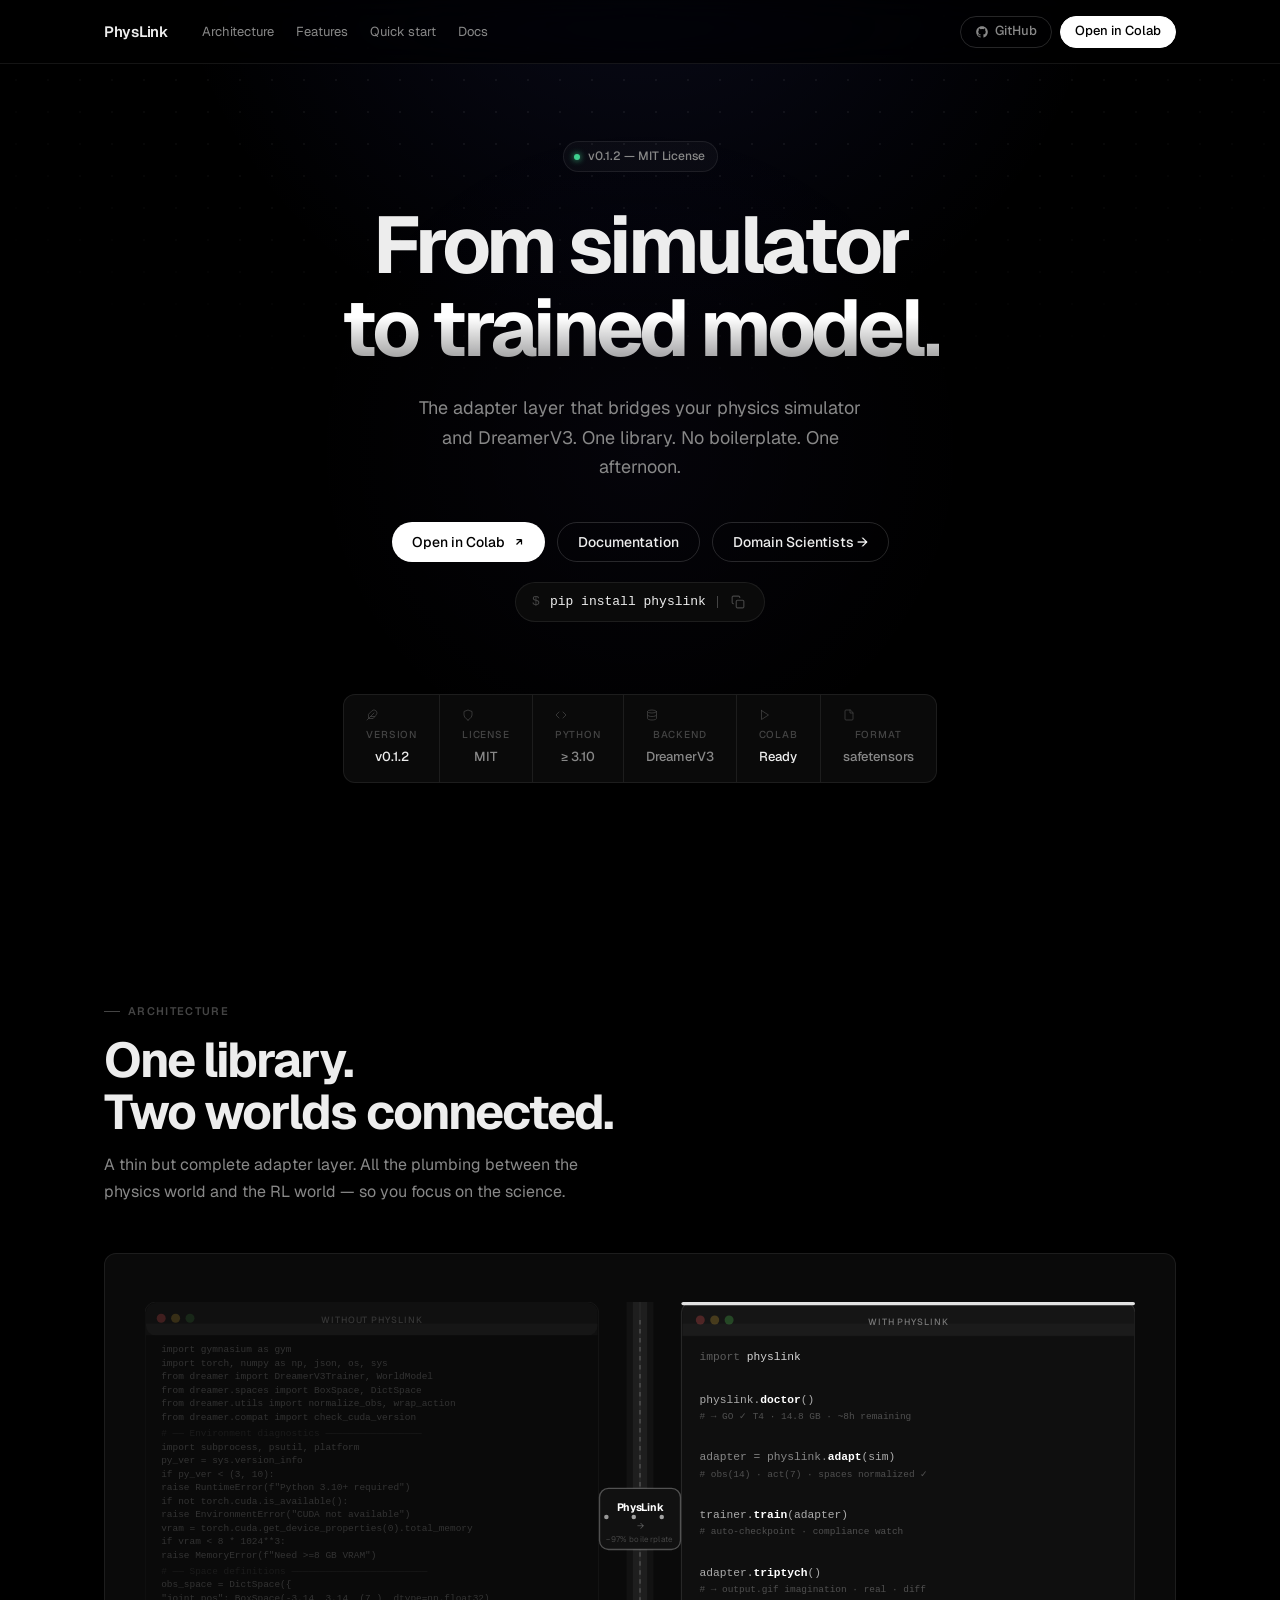
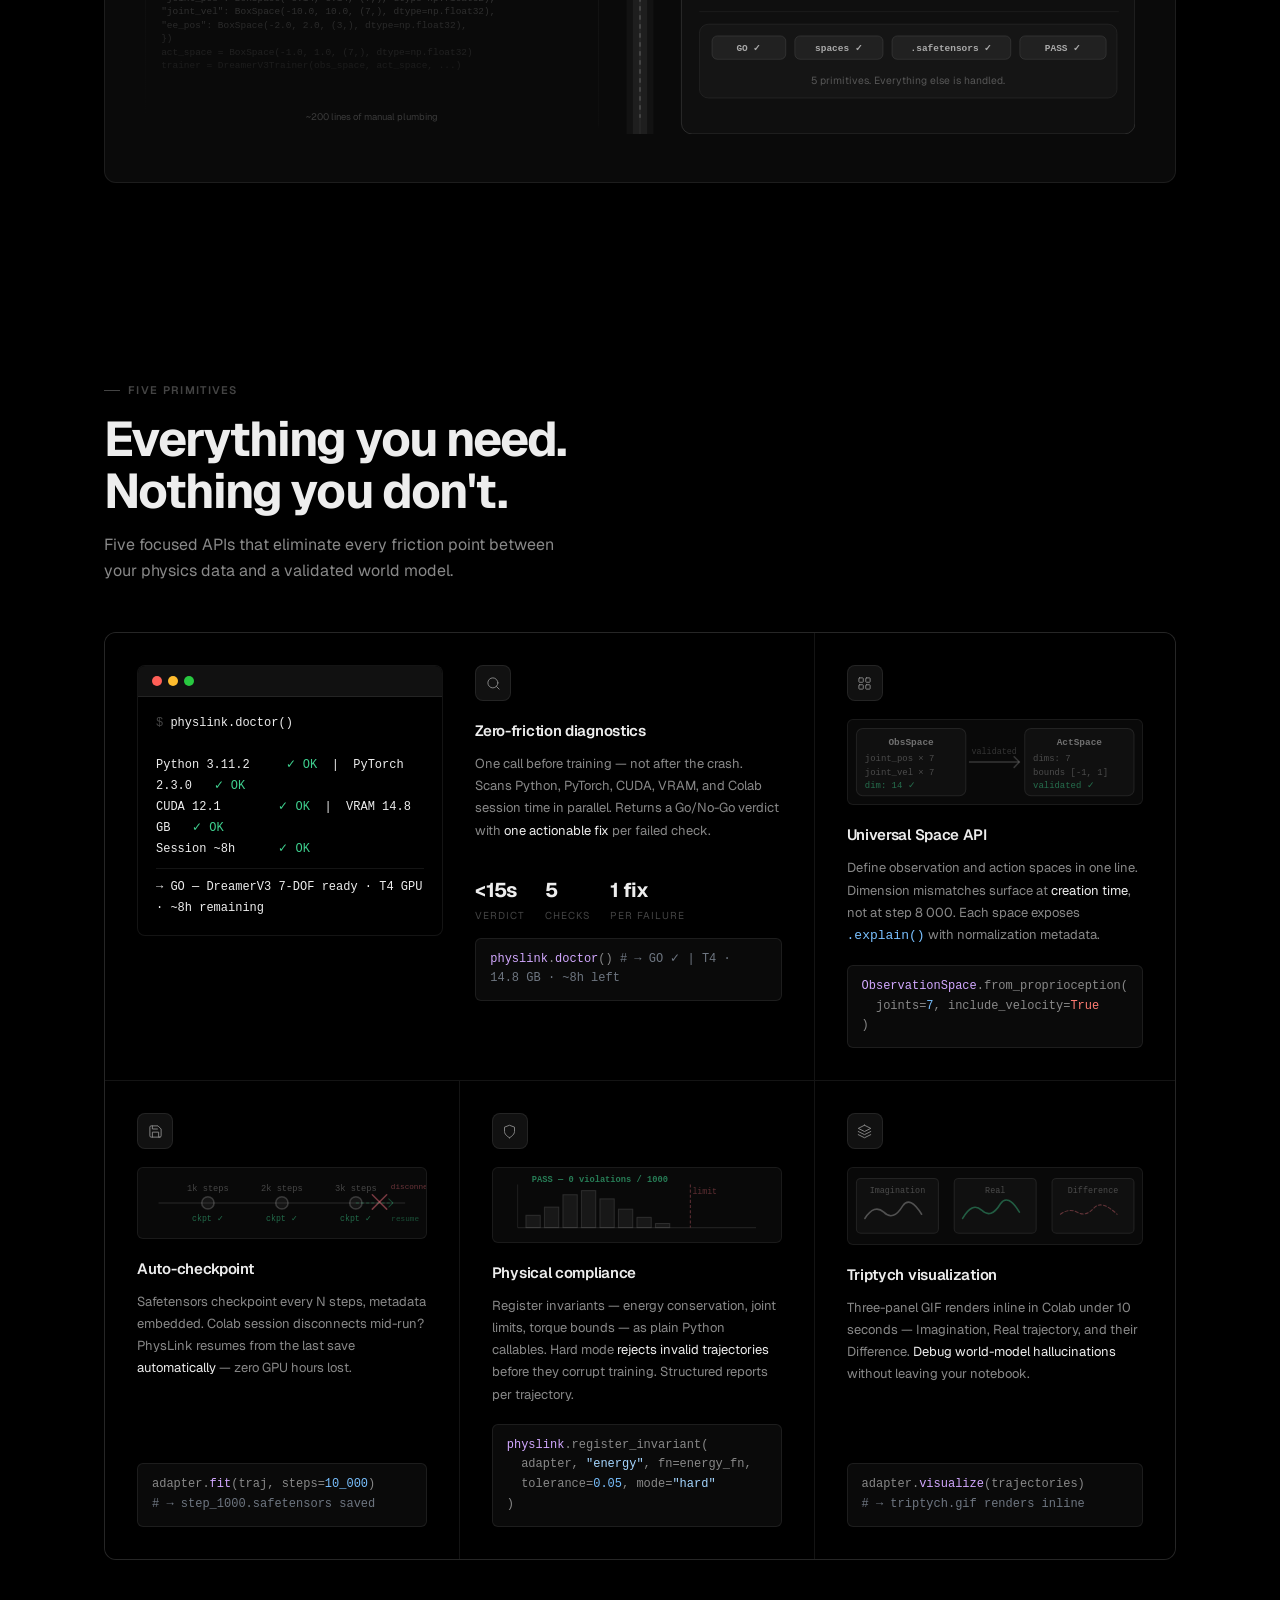
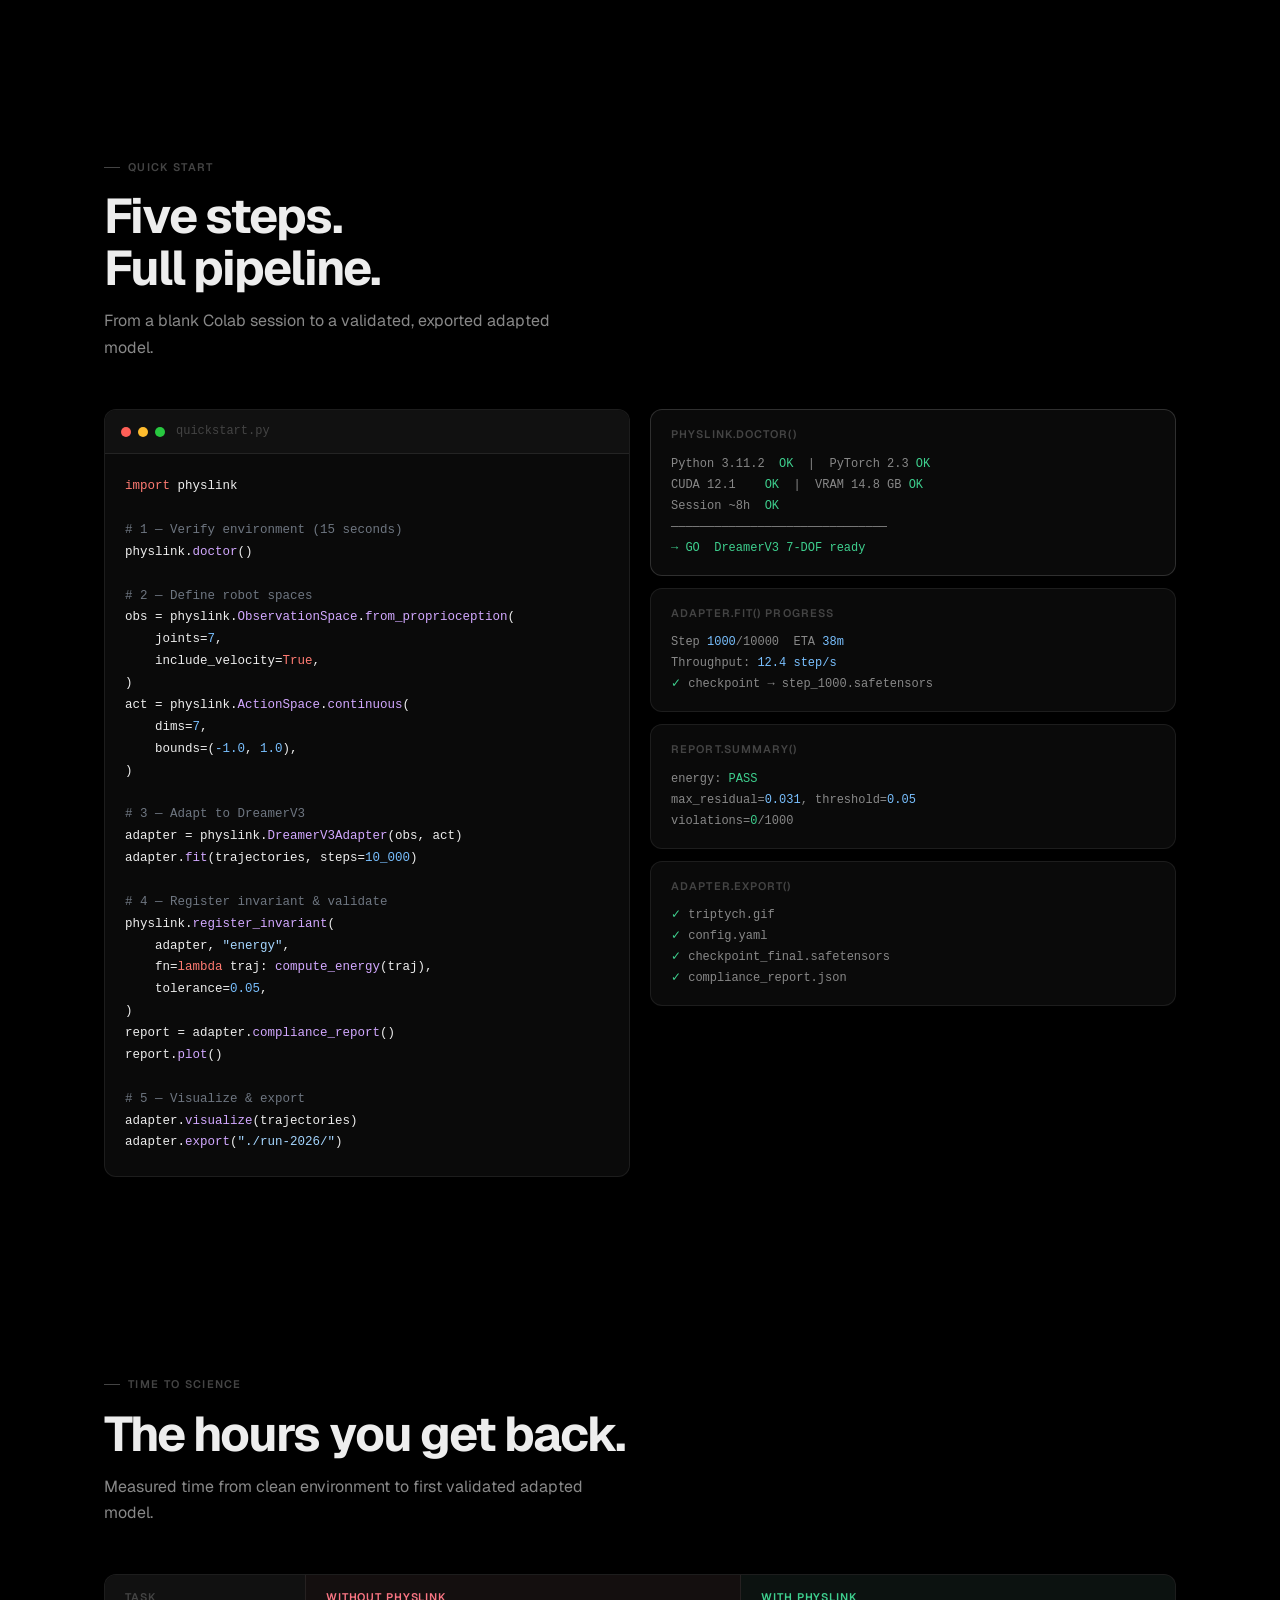
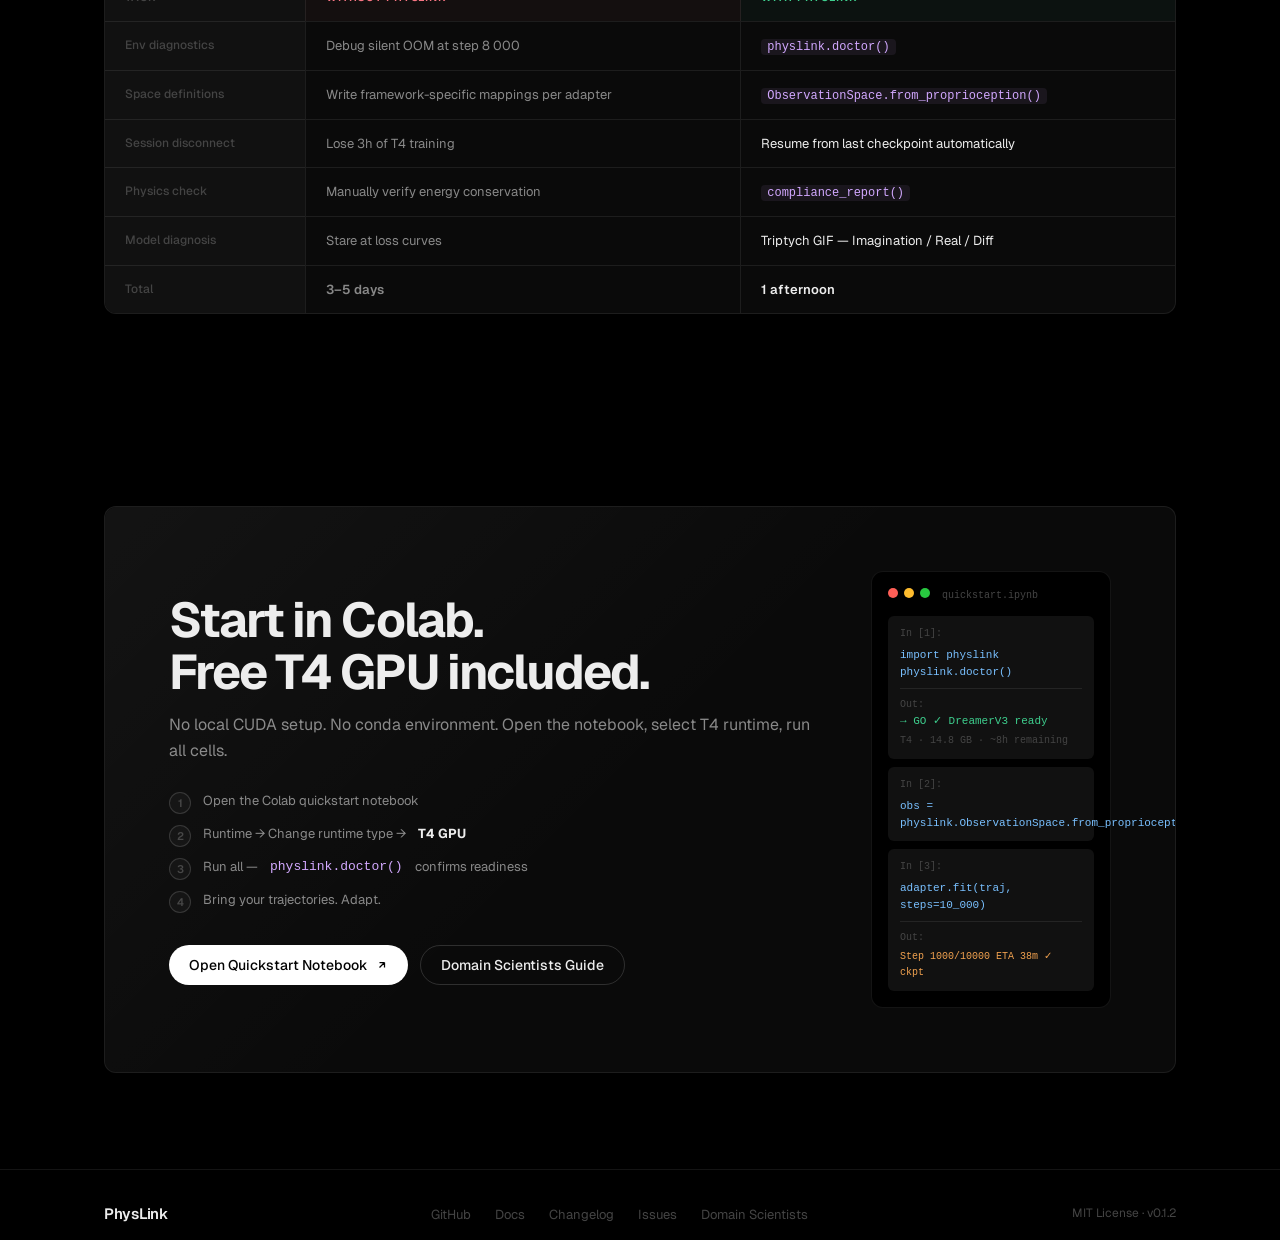
==== index.html @ 122fc5a3 "deploy: 3ae98fc2c6f276c92fae7d19a311abad59eca8a3" ====
<!DOCTYPE html>
<html lang="en">
<head>
  <meta charset="UTF-8">
  <meta name="viewport" content="width=device-width, initial-scale=1.0">
  <title>PhysLink — Physics Simulation × Deep RL</title>
  <meta name="description" content="The adapter layer between your physics simulator and DreamerV3. pip install physlink.">
  <meta property="og:title" content="PhysLink — Physics Simulation × Deep RL">
  <meta property="og:description" content="Bridge physical simulators and DreamerV3 in one afternoon.">
  <link rel="preconnect" href="https://fonts.googleapis.com">
  <link rel="preconnect" href="https://fonts.gstatic.com" crossorigin>
  <link href="https://fonts.googleapis.com/css2?family=Geist:wght@300;400;500;600;700;800&display=swap" rel="stylesheet">
<style>
:root {
  --bg:        #000000;
  --surface:   #0a0a0a;
  --elevated:  #111111;
  --border:        rgba(255,255,255,0.08);
  --border-strong: rgba(255,255,255,0.15);
  --border-focus:  rgba(255,255,255,0.28);
  --text:   #ededed;
  --text-2: #888888;
  --text-3: #444444;
  --r-sm: 4px; --r-md: 6px; --r-lg: 8px; --r-xl: 12px; --r-pill: 128px;
  --sans: 'Geist', -apple-system, BlinkMacSystemFont, sans-serif;
  --mono: ui-monospace, 'Cascadia Code', 'Fira Code', monospace;
  --mx: 50vw; --my: 50vh;
}
*,*::before,*::after { box-sizing: border-box; margin: 0; padding: 0; }
html { scroll-behavior: smooth; }
body {
  background: var(--bg); color: var(--text);
  font-family: var(--sans); font-size: 14px; line-height: 1.6;
  overflow-x: hidden; -webkit-font-smoothing: antialiased;
}
a { text-decoration: none; color: inherit; }
code { font-family: var(--mono); }

/* ── BACKGROUND ── */
.bg-scene { position:fixed; inset:0; z-index:0; pointer-events:none; overflow:hidden; }
.bg-scene::before {
  content:''; position:absolute; inset:0;
  background-image: radial-gradient(circle, rgba(255,255,255,0.055) 1px, transparent 1px);
  background-size: 32px 32px;
  mask-image: radial-gradient(ellipse 80% 60% at 50% 0%, black 30%, transparent 80%);
  -webkit-mask-image: radial-gradient(ellipse 80% 60% at 50% 0%, black 30%, transparent 80%);
}
.bg-scene::after {
  content:''; position:absolute; top:-300px; left:50%; transform:translateX(-50%);
  width:960px; height:680px;
  background: radial-gradient(ellipse at 50% 30%, rgba(100,110,255,0.10) 0%, rgba(80,90,255,0.04) 45%, transparent 70%);
  animation: beampulse 6s ease-in-out infinite;
}
@keyframes beampulse { 0%,100%{opacity:.7} 50%{opacity:1} }

.spotlight {
  position:fixed; inset:0; z-index:0; pointer-events:none;
  background: radial-gradient(600px circle at var(--mx) var(--my), rgba(120,100,255,0.04) 0%, transparent 55%);
}

/* ── LAYOUT ── */
.wrap { max-width:1120px; margin:0 auto; padding:0 24px; position:relative; z-index:1; }
section { position:relative; z-index:1; }

/* ── NAV ── */
nav {
  position:fixed; top:0; left:0; right:0; z-index:200; height:64px;
  display:flex; align-items:center;
  background:rgba(0,0,0,0.72); backdrop-filter:blur(14px) saturate(180%);
  -webkit-backdrop-filter:blur(14px) saturate(180%);
  border-bottom:1px solid var(--border);
}
.nav-inner {
  width:100%; max-width:1120px; margin:0 auto; padding:0 24px;
  display:flex; align-items:center; gap:4px;
}
.nav-logo { font-size:15px; font-weight:600; letter-spacing:-.02em; color:var(--text); margin-right:20px; flex-shrink:0; }
.nav-links { display:flex; align-items:center; gap:2px; list-style:none; flex:1; }
.nav-links a { font-size:13px; color:var(--text-2); padding:6px 10px; border-radius:var(--r-md); transition:color .15s, background .15s; }
.nav-links a:hover { color:var(--text); background:rgba(255,255,255,0.05); }
.nav-actions { display:flex; align-items:center; gap:8px; margin-left:auto; }
.btn-ghost {
  display:inline-flex; align-items:center; gap:6px;
  padding:0 14px; height:32px; font-family:var(--sans); font-size:13px; font-weight:500;
  color:var(--text-2); border:1px solid var(--border-strong); border-radius:var(--r-pill);
  background:transparent; cursor:pointer; transition:all .15s;
}
.btn-ghost:hover { color:var(--text); border-color:var(--border-focus); background:rgba(255,255,255,0.04); }
.btn-white {
  display:inline-flex; align-items:center; gap:6px;
  padding:0 14px; height:32px; font-family:var(--sans); font-size:13px; font-weight:500;
  color:#000; background:#fff; border:1px solid #fff; border-radius:var(--r-pill);
  cursor:pointer; transition:opacity .15s;
}
.btn-white:hover { opacity:.88; }

/* ── BUTTONS ── */
.btn-hero-primary {
  display:inline-flex; align-items:center; gap:8px;
  height:40px; padding:0 20px; font-family:var(--sans); font-size:14px; font-weight:500;
  color:#000; background:#fff; border-radius:var(--r-pill); border:none; cursor:pointer; transition:opacity .15s;
}
.btn-hero-primary:hover { opacity:.86; }
.btn-hero-secondary {
  display:inline-flex; align-items:center; gap:8px;
  height:40px; padding:0 20px; font-family:var(--sans); font-size:14px; font-weight:500;
  color:var(--text); background:transparent; border:1px solid var(--border-strong);
  border-radius:var(--r-pill); cursor:pointer; transition:all .15s;
}
.btn-hero-secondary:hover { border-color:var(--border-focus); background:rgba(255,255,255,0.04); }

/* ── HERO ── */
#hero {
  min-height:100vh; display:flex; flex-direction:column;
  align-items:center; justify-content:center;
  text-align:center; padding:120px 24px 96px;
}
.hero-badge {
  display:inline-flex; align-items:center; gap:8px;
  padding:5px 12px 5px 10px; font-size:12px; font-weight:500; color:var(--text-2);
  border:1px solid var(--border); border-radius:var(--r-pill);
  background:rgba(255,255,255,0.03); margin-bottom:32px;
  animation:up .5s ease both;
}
.hero-badge .pip {
  width:6px; height:6px; border-radius:50%;
  background:#3ecf8e; box-shadow:0 0 6px #3ecf8e;
  animation:blink 2.5s ease-in-out infinite;
}
@keyframes blink { 0%,100%{opacity:.4;transform:scale(1)} 50%{opacity:1;transform:scale(1.25)} }
h1 {
  font-size:clamp(44px,6.5vw,80px); font-weight:700;
  letter-spacing:-.05em; line-height:1.03; color:var(--text);
  max-width:820px; margin-bottom:24px;
  animation:up .55s ease .08s both;
}
h1 em {
  font-style:normal;
  background:linear-gradient(180deg,#fff 40%,rgba(255,255,255,.45) 100%);
  -webkit-background-clip:text; -webkit-text-fill-color:transparent; background-clip:text;
}
.hero-sub {
  font-size:18px; color:var(--text-2); max-width:460px;
  line-height:1.65; margin-bottom:40px;
  animation:up .55s ease .18s both;
}
.hero-actions {
  display:flex; align-items:center; gap:12px; flex-wrap:wrap;
  justify-content:center; margin-bottom:20px;
  animation:up .55s ease .28s both;
}
.install-pill {
  display:inline-flex; align-items:center; gap:10px;
  height:40px; padding:0 16px; background:var(--surface);
  border:1px solid var(--border); border-radius:var(--r-pill);
  cursor:pointer; transition:border-color .15s;
  animation:up .55s ease .36s both;
}
.install-pill:hover { border-color:var(--border-strong); }
.install-pill .ps { color:var(--text-3); font-family:var(--mono); font-size:13px; user-select:none; }
.install-pill .cmd { font-family:var(--mono); font-size:13px; color:var(--text); }
.copy-btn { background:none; border:none; cursor:pointer; color:var(--text-3); display:flex; align-items:center; padding:3px; border-radius:var(--r-sm); transition:color .15s; }
.install-pill:hover .copy-btn { color:var(--text-2); }

/* ── TYPEWRITER CURSOR ── */
.tw-cursor {
  display:inline-block; width:1px; height:12px;
  background:var(--text-3); vertical-align:middle; margin-left:1px;
  animation:caret 1s step-end infinite;
}
@keyframes caret { 0%,100%{opacity:1} 50%{opacity:0} }

/* ── STATS BAR ── */
.hero-stats {
  display:flex; align-items:stretch;
  border:1px solid var(--border); border-radius:var(--r-xl);
  background:var(--surface); overflow:hidden;
  margin-top:72px; animation:up .55s ease .5s both;
}
.stat {
  padding:14px 22px; border-right:1px solid var(--border);
  display:flex; flex-direction:column; gap:4px;
  opacity:0; transform:translateY(8px);
  transition:opacity .35s ease, transform .35s ease;
}
.stat:last-child { border-right:none; }
.stat.vis { opacity:1; transform:none; }
.stat-icon { color:var(--text-3); display:flex; align-items:center; margin-bottom:2px; }
.stat-k { font-size:10px; color:var(--text-3); text-transform:uppercase; letter-spacing:.08em; font-weight:500; }
.stat-v { font-size:13px; font-weight:500; color:var(--text-2); }
.stat-v.hi { color:var(--text); }

/* ── SECTION ── */
.sec-hd { margin-bottom:48px; }
.sec-label {
  display:inline-flex; align-items:center; gap:8px;
  font-size:11px; font-weight:600; color:var(--text-3);
  text-transform:uppercase; letter-spacing:.12em; margin-bottom:14px;
}
.sec-label::before { content:''; display:block; width:16px; height:1px; background:var(--text-3); }
h2 { font-size:clamp(28px,3.8vw,52px); font-weight:700; letter-spacing:-.04em; line-height:1.07; color:var(--text); }
.sec-desc { margin-top:14px; font-size:16px; color:var(--text-2); max-width:480px; line-height:1.65; }

/* ── ARCHITECTURE ── */
#arch { padding:96px 0; }
.arch-card { background:var(--surface); border:1px solid var(--border); border-radius:var(--r-xl); padding:48px 40px; overflow:hidden; }
.arch-card svg { width:100%; height:auto; display:block; }

/* ── FEATURES ── */
#features { padding:96px 0; }
.feat-grid {
  display:grid; grid-template-columns:repeat(3,1fr);
  gap:1px; background:var(--border);
  border:1px solid var(--border); border-radius:var(--r-xl); overflow:hidden;
}
.feat {
  background:var(--bg); padding:32px;
  transition:background .2s; display:flex; flex-direction:column;
}
.feat:hover { background:var(--surface); }
.feat.w2 { grid-column:span 2; }
.feat-layout-wide { display:grid; grid-template-columns:1fr 1fr; gap:32px; align-items:start; }

.feat-icon {
  width:36px; height:36px; display:flex; align-items:center; justify-content:center;
  background:var(--elevated); border:1px solid var(--border); border-radius:var(--r-lg);
  color:var(--text-2); margin-bottom:18px; flex-shrink:0;
}
.feat-title { font-size:15px; font-weight:600; letter-spacing:-.02em; margin-bottom:10px; }
.feat-desc { font-size:13px; color:var(--text-2); line-height:1.7; margin-bottom:18px; flex:1; }
.feat-desc em { font-style:normal; color:var(--text); }
.feat-snippet {
  background:var(--surface); border:1px solid var(--border); border-radius:var(--r-md);
  padding:11px 14px; font-family:var(--mono); font-size:12px; line-height:1.65; color:var(--text-2);
}
.s-kw { color:#ff7b72; } .s-fn { color:#d2a8ff; } .s-str { color:#a5d6ff; }
.s-nm { color:#79c0ff; } .s-cm { color:#6e7681; }

.feat-vis {
  margin-bottom:18px; opacity:.9;
  background:var(--surface); border:1px solid var(--border);
  border-radius:var(--r-md); overflow:hidden;
}
.feat-vis svg { display:block; width:100%; }

.feat-benefits { display:flex; gap:20px; margin:14px 0; }
.benefit { display:flex; flex-direction:column; gap:2px; }
.benefit-val { font-size:20px; font-weight:700; color:var(--text); letter-spacing:-.03em; }
.benefit-lbl { font-size:10px; color:var(--text-3); text-transform:uppercase; letter-spacing:.1em; }

/* terminal */
.term-wrap { background:var(--bg); border:1px solid var(--border); border-radius:var(--r-lg); overflow:hidden; margin-bottom:0; }
.term-bar { display:flex; align-items:center; gap:6px; padding:10px 14px; border-bottom:1px solid var(--border); background:var(--elevated); }
.td { width:10px; height:10px; border-radius:50%; }
.td-r { background:#ff5f57; } .td-y { background:#febc2e; } .td-g { background:#28c840; }
.term-body { padding:16px 18px; font-family:var(--mono); font-size:12px; line-height:1.75; }
.t-cmd { color:var(--text-3); } .t-ok { color:#3ecf8e; } .t-hi { color:var(--text); font-weight:500; }
.t-div { display:block; margin:8px 0; height:1px; background:var(--border); }

/* ── CODE DEMO ── */
#demo { padding:96px 0; }
.demo-grid { display:grid; grid-template-columns:1fr 1fr; gap:20px; align-items:start; }
.code-panel { background:var(--surface); border:1px solid var(--border); border-radius:var(--r-xl); overflow:hidden; position:relative; }
.code-panel-head { display:flex; align-items:center; gap:7px; padding:12px 16px; border-bottom:1px solid var(--border); background:var(--elevated); }
.fn-label { font-family:var(--mono); font-size:12px; color:var(--text-3); margin-left:4px; }
.code-panel pre { padding:22px 20px; font-family:var(--mono); font-size:12.5px; line-height:1.75; overflow-x:auto; color:var(--text); }
.tk-kw { color:#ff7b72; } .tk-fn { color:#d2a8ff; } .tk-str { color:#a5d6ff; }
.tk-cm { color:#6e7681; } .tk-nm { color:#79c0ff; }

@keyframes scandown { from{top:48px;opacity:.6} to{top:400px;opacity:0} }
.code-scan {
  position:absolute; left:0; right:0; height:1px;
  background:linear-gradient(90deg, transparent 5%, rgba(255,255,255,.06) 40%, rgba(255,255,255,.06) 60%, transparent 95%);
  pointer-events:none; animation:scandown 1.8s ease-out forwards;
}

.out-stack { display:flex; flex-direction:column; gap:12px; }
.out-card { background:var(--surface); border:1px solid var(--border); border-radius:var(--r-xl); padding:16px 20px; }
.out-card.lit { border-color:var(--border-strong); }
.out-lbl { font-size:11px; font-weight:600; color:var(--text-3); text-transform:uppercase; letter-spacing:.1em; margin-bottom:10px; }
.out-body { font-family:var(--mono); font-size:12px; line-height:1.75; color:var(--text-2); }
.ok { color:#3ecf8e; } .val { color:#79c0ff; }

/* ── COMPARE ── */
#compare { padding:96px 0; }
.cmp-table { background:var(--surface); border:1px solid var(--border); border-radius:var(--r-xl); overflow:hidden; }
.cmp-table table { width:100%; border-collapse:collapse; }
.cmp-table th { padding:14px 20px; text-align:left; font-size:11px; font-weight:600; text-transform:uppercase; letter-spacing:.08em; }
.cmp-table th:first-child { color:var(--text-3); background:var(--elevated); }
.cmp-table th.h-bad  { color:#f97583; background:rgba(249,117,131,.04); border-left:1px solid var(--border); }
.cmp-table th.h-good { color:#3ecf8e;  background:rgba(62,207,142,.04);  border-left:1px solid var(--border); }
.cmp-table td { padding:14px 20px; font-size:13px; border-top:1px solid var(--border); vertical-align:top; line-height:1.5; }
.cmp-table td:first-child { color:var(--text-3); font-size:12px; font-weight:500; background:var(--elevated); }
.cmp-table td.c-bad  { color:var(--text-2); border-left:1px solid var(--border); }
.cmp-table td.c-good { color:var(--text); border-left:1px solid var(--border); }
.cmp-table td.c-good code { font-family:var(--mono); font-size:12px; color:#d2a8ff; background:rgba(210,168,255,.08); padding:1px 6px; border-radius:var(--r-sm); }
.c-bad.bad-hi  { color:#f97583; font-weight:600; }
.c-good.good-hi { color:#3ecf8e;  font-weight:600; }

/* ── CTA ── */
#cta { padding:96px 0; }
.cta-card {
  background:var(--surface); border:1px solid var(--border); border-radius:var(--r-xl);
  padding:64px; display:grid; grid-template-columns:1fr auto; gap:60px; align-items:center;
  position:relative; overflow:hidden;
}
.cta-card::before { content:''; position:absolute; inset:0; border-radius:var(--r-xl); background:linear-gradient(135deg,rgba(255,255,255,.04),transparent 50%); pointer-events:none; }
.cta-card h2 { margin-bottom:14px; }
.cta-desc { color:var(--text-2); font-size:16px; margin-bottom:28px; }
.steps { list-style:none; display:flex; flex-direction:column; gap:10px; margin-bottom:32px; }
.steps li { display:flex; align-items:flex-start; gap:12px; font-size:13px; color:var(--text-2); }
.sn { width:22px; height:22px; border-radius:50%; flex-shrink:0; margin-top:1px; background:var(--elevated); border:1px solid var(--border-strong); color:var(--text-3); font-size:11px; font-weight:600; display:flex; align-items:center; justify-content:center; }
.cta-btns { display:flex; gap:12px; flex-wrap:wrap; }
.nb { background:var(--bg); border:1px solid var(--border); border-radius:var(--r-xl); padding:16px; width:240px; font-family:var(--mono); font-size:11px; flex-shrink:0; }
.nb-bar { display:flex; gap:6px; margin-bottom:12px; }
.nb-cell { background:var(--elevated); border-radius:var(--r-md); padding:10px 12px; margin-bottom:8px; }
.nb-cell:last-child { margin-bottom:0; }
.nb-in  { font-size:10px; color:var(--text-3); margin-bottom:5px; }
.nb-code { color:#79c0ff; line-height:1.5; }
.nb-out { font-size:10px; color:var(--text-3); margin-top:8px; padding-top:8px; border-top:1px solid var(--border); }
.nb-ok  { color:#3ecf8e; }

/* ── FOOTER ── */
footer { border-top:1px solid var(--border); padding:32px 0; position:relative; z-index:1; }
.foot { display:flex; align-items:center; justify-content:space-between; }
.foot-logo { font-size:15px; font-weight:600; letter-spacing:-.02em; }
.foot-links { display:flex; gap:24px; list-style:none; }
.foot-links a { font-size:13px; color:var(--text-3); transition:color .15s; }
.foot-links a:hover { color:var(--text); }
.foot-copy { font-size:12px; color:var(--text-3); }

/* ── REVEAL ── */
@keyframes up { from{opacity:0;transform:translateY(18px)} to{opacity:1;transform:none} }
.reveal { opacity:0; transform:translateY(14px); transition:opacity .55s ease, transform .55s ease; }
.reveal.in { opacity:1; transform:none; }

/* ── RESPONSIVE ── */
@media(max-width:900px) {
  .nav-links    { display:none; }
  .feat-grid    { grid-template-columns:1fr; }
  .feat.w2      { grid-column:span 1; }
  .feat-layout-wide { grid-template-columns:1fr; }
  .demo-grid    { grid-template-columns:1fr; }
  .hero-stats   { display:none; }
  .cta-card     { grid-template-columns:1fr; padding:36px 24px; }
  .nb           { display:none; }
  .foot         { flex-direction:column; gap:20px; text-align:center; }
  .foot-links   { flex-wrap:wrap; justify-content:center; }
}
@media(max-width:600px) {
  h1 { font-size:38px; }
  .hero-actions { flex-direction:column; align-items:stretch; }
  .btn-hero-primary, .btn-hero-secondary { justify-content:center; }
}
</style>
</head>
<body>

<div class="bg-scene"></div>
<div class="spotlight"></div>

<!-- NAV -->
<nav>
  <div class="nav-inner">
    <div class="nav-logo">PhysLink</div>
    <ul class="nav-links">
      <li><a href="#arch">Architecture</a></li>
      <li><a href="#features">Features</a></li>
      <li><a href="#demo">Quick start</a></li>
      <li><a href="./getting-started/">Docs</a></li>
    </ul>
    <div class="nav-actions">
      <a href="https://github.com/Denis-hamon/physlink" class="btn-ghost" target="_blank">
        <svg width="14" height="14" viewBox="0 0 24 24" fill="currentColor"><path d="M12 2C6.477 2 2 6.477 2 12c0 4.418 2.865 8.166 6.839 9.489.5.092.682-.217.682-.482 0-.237-.008-.866-.013-1.7-2.782.603-3.369-1.342-3.369-1.342-.454-1.155-1.11-1.462-1.11-1.462-.908-.62.069-.608.069-.608 1.003.07 1.531 1.03 1.531 1.03.892 1.529 2.341 1.087 2.91.832.092-.647.35-1.088.636-1.338-2.22-.253-4.555-1.11-4.555-4.943 0-1.091.39-1.984 1.029-2.683-.103-.253-.446-1.27.098-2.647 0 0 .84-.269 2.75 1.025A9.578 9.578 0 0112 6.836c.85.004 1.705.114 2.504.336 1.909-1.294 2.747-1.025 2.747-1.025.546 1.377.203 2.394.1 2.647.64.699 1.028 1.592 1.028 2.683 0 3.842-2.339 4.687-4.566 4.935.359.309.678.919.678 1.852 0 1.336-.012 2.415-.012 2.741 0 .267.18.578.688.48C19.138 20.163 22 16.418 22 12c0-5.523-4.477-10-10-10z"/></svg>
        GitHub
      </a>
      <a href="https://colab.research.google.com/github/Denis-hamon/physlink/blob/main/notebooks/quickstart.ipynb" class="btn-white" target="_blank">Open in Colab</a>
    </div>
  </div>
</nav>

<!-- HERO -->
<section id="hero">
  <div class="hero-badge"><span class="pip"></span>v0.1.2 — MIT License</div>
  <h1>From simulator<br><em>to trained model.</em></h1>
  <p class="hero-sub">The adapter layer that bridges your physics simulator and DreamerV3. One library. No boilerplate. One afternoon.</p>
  <div class="hero-actions">
    <a href="https://colab.research.google.com/github/Denis-hamon/physlink/blob/main/notebooks/quickstart.ipynb" class="btn-hero-primary" target="_blank">
      Open in Colab
      <svg width="12" height="12" viewBox="0 0 24 24" fill="none" stroke="currentColor" stroke-width="2.5"><path d="M7 17L17 7M17 7H7M17 7v10"/></svg>
    </a>
    <a href="./getting-started/" class="btn-hero-secondary">Documentation</a>
    <a href="./domain-scientists/" class="btn-hero-secondary">Domain Scientists →</a>
  </div>
  <div class="install-pill" onclick="copyInstall(this)" title="Copy">
    <span class="ps">$</span>
    <span class="cmd">pip install physlink</span>
    <button class="copy-btn" aria-label="Copy">
      <svg id="copy-ico" width="14" height="14" viewBox="0 0 24 24" fill="none" stroke="currentColor" stroke-width="2">
        <rect x="9" y="9" width="13" height="13" rx="2"/><path d="M5 15H4a2 2 0 01-2-2V4a2 2 0 012-2h9a2 2 0 012 2v1"/>
      </svg>
    </button>
  </div>

  <div class="hero-stats">
    <!-- version -->
    <div class="stat">
      <div class="stat-icon">
        <svg width="12" height="12" viewBox="0 0 24 24" fill="none" stroke="currentColor" stroke-width="1.5" stroke-linecap="round" stroke-linejoin="round">
          <path d="M20.24 12.24a6 6 0 0 0-8.49-8.49L5 10.5V19h8.5z"/><line x1="16" y1="8" x2="2" y2="22"/><line x1="17.5" y1="15" x2="9" y2="15"/>
        </svg>
      </div>
      <span class="stat-k">Version</span><span class="stat-v hi">v0.1.2</span>
    </div>
    <!-- license -->
    <div class="stat">
      <div class="stat-icon">
        <svg width="12" height="12" viewBox="0 0 24 24" fill="none" stroke="currentColor" stroke-width="1.5" stroke-linecap="round" stroke-linejoin="round">
          <path d="M12 22s8-4 8-10V5l-8-3-8 3v7c0 6 8 10 8 10z"/>
        </svg>
      </div>
      <span class="stat-k">License</span><span class="stat-v">MIT</span>
    </div>
    <!-- python -->
    <div class="stat">
      <div class="stat-icon">
        <svg width="12" height="12" viewBox="0 0 24 24" fill="none" stroke="currentColor" stroke-width="1.5" stroke-linecap="round" stroke-linejoin="round">
          <polyline points="16 18 22 12 16 6"/><polyline points="8 6 2 12 8 18"/>
        </svg>
      </div>
      <span class="stat-k">Python</span><span class="stat-v">≥ 3.10</span>
    </div>
    <!-- backend -->
    <div class="stat">
      <div class="stat-icon">
        <svg width="12" height="12" viewBox="0 0 24 24" fill="none" stroke="currentColor" stroke-width="1.5" stroke-linecap="round" stroke-linejoin="round">
          <ellipse cx="12" cy="5" rx="9" ry="3"/><path d="M21 12c0 1.66-4 3-9 3s-9-1.34-9-3"/><path d="M3 5v14c0 1.66 4 3 9 3s9-1.34 9-3V5"/>
        </svg>
      </div>
      <span class="stat-k">Backend</span><span class="stat-v">DreamerV3</span>
    </div>
    <!-- colab -->
    <div class="stat">
      <div class="stat-icon">
        <svg width="12" height="12" viewBox="0 0 24 24" fill="none" stroke="currentColor" stroke-width="1.5" stroke-linecap="round" stroke-linejoin="round">
          <polygon points="5 3 19 12 5 21 5 3"/>
        </svg>
      </div>
      <span class="stat-k">Colab</span><span class="stat-v hi">Ready</span>
    </div>
    <!-- format -->
    <div class="stat">
      <div class="stat-icon">
        <svg width="12" height="12" viewBox="0 0 24 24" fill="none" stroke="currentColor" stroke-width="1.5" stroke-linecap="round" stroke-linejoin="round">
          <path d="M14 2H6a2 2 0 0 0-2 2v16a2 2 0 0 0 2 2h12a2 2 0 0 0 2-2V8z"/><polyline points="14 2 14 8 20 8"/>
        </svg>
      </div>
      <span class="stat-k">Format</span><span class="stat-v">safetensors</span>
    </div>
  </div>
</section>

<!-- ARCHITECTURE -->
<section id="arch">
  <div class="wrap">
    <div class="sec-hd reveal">
      <div class="sec-label">Architecture</div>
      <h2>One library.<br>Two worlds connected.</h2>
      <p class="sec-desc">A thin but complete adapter layer. All the plumbing between the physics world and the RL world — so you focus on the science.</p>
    </div>
    <div class="arch-card reveal">
      <svg viewBox="0 0 1100 480" xmlns="http://www.w3.org/2000/svg">
        <defs>
          <linearGradient id="ag-lfade" x1="0" y1="330" x2="0" y2="460" gradientUnits="userSpaceOnUse">
            <stop offset="0%" stop-color="#0a0a0a" stop-opacity="0"/>
            <stop offset="100%" stop-color="#0a0a0a" stop-opacity="1"/>
          </linearGradient>
          <style>
            .af-dash{stroke-dasharray:5 5;animation:af-d 1s linear infinite}
            @keyframes af-d{to{stroke-dashoffset:-20}}
            .af-pulse{animation:af-p 2.8s ease-in-out infinite}
            @keyframes af-p{0%,100%{opacity:.35}50%{opacity:.85}}
          </style>
        </defs>

        <!-- ══ LEFT PANEL: Without PhysLink ══ -->
        <rect x="0" y="0" width="504" height="480" rx="12" fill="#0a0a0a" stroke="rgba(255,255,255,0.06)" stroke-width="1"/>
        <rect x="1" y="1" width="502" height="36" rx="11" fill="rgba(255,255,255,0.022)"/>
        <rect x="1" y="24" width="502" height="13" fill="rgba(255,255,255,0.022)"/>
        <circle cx="18" cy="18" r="5" fill="rgba(230,80,80,0.22)"/>
        <circle cx="34" cy="18" r="5" fill="rgba(230,180,50,0.18)"/>
        <circle cx="50" cy="18" r="5" fill="rgba(80,200,80,0.12)"/>
        <text x="252" y="23" text-anchor="middle" font-family="Geist,-apple-system,sans-serif" font-size="10" font-weight="500" fill="rgba(255,255,255,0.16)" letter-spacing="0.1em">WITHOUT PHYSLINK</text>
        <g font-family="ui-monospace,'Cascadia Code',Menlo,monospace" font-size="10.5" fill="rgba(255,255,255,0.17)">
          <text x="18" y="56">import gymnasium as gym</text>
          <text x="18" y="71">import torch, numpy as np, json, os, sys</text>
          <text x="18" y="86">from dreamer import DreamerV3Trainer, WorldModel</text>
          <text x="18" y="101">from dreamer.spaces import BoxSpace, DictSpace</text>
          <text x="18" y="116">from dreamer.utils import normalize_obs, wrap_action</text>
          <text x="18" y="131">from dreamer.compat import check_cuda_version</text>
          <text x="18" y="149" fill="rgba(255,255,255,0.07)"># ── Environment diagnostics ─────────────────</text>
          <text x="18" y="164">import subprocess, psutil, platform</text>
          <text x="18" y="179">py_ver = sys.version_info</text>
          <text x="18" y="194">if py_ver &lt; (3, 10):</text>
          <text x="18" y="209">    raise RuntimeError(f"Python 3.10+ required")</text>
          <text x="18" y="224">if not torch.cuda.is_available():</text>
          <text x="18" y="239">    raise EnvironmentError("CUDA not available")</text>
          <text x="18" y="254">vram = torch.cuda.get_device_properties(0).total_memory</text>
          <text x="18" y="269">if vram &lt; 8 * 1024**3:</text>
          <text x="18" y="284">    raise MemoryError(f"Need &gt;=8 GB VRAM")</text>
          <text x="18" y="302" fill="rgba(255,255,255,0.07)"># ── Space definitions ────────────────────────</text>
          <text x="18" y="317">obs_space = DictSpace({</text>
          <text x="18" y="332">    "joint_pos": BoxSpace(-3.14, 3.14, (7,), dtype=np.float32),</text>
          <text x="18" y="347">    "joint_vel": BoxSpace(-10.0, 10.0, (7,), dtype=np.float32),</text>
          <text x="18" y="362">    "ee_pos":    BoxSpace(-2.0, 2.0, (3,), dtype=np.float32),</text>
          <text x="18" y="377">})</text>
          <text x="18" y="392">act_space = BoxSpace(-1.0, 1.0, (7,), dtype=np.float32)</text>
          <text x="18" y="407">trainer = DreamerV3Trainer(obs_space, act_space, ...)</text>
        </g>
        <rect x="0" y="330" width="504" height="150" fill="url(#ag-lfade)"/>
        <text x="252" y="464" text-anchor="middle" font-family="Geist,-apple-system,sans-serif" font-size="10.5" fill="rgba(255,255,255,0.2)">~200 lines of manual plumbing</text>

        <!-- ══ CENTER DIVIDER ══ -->
        <line x1="550" y1="0" x2="550" y2="480" stroke="rgba(255,255,255,0.03)" stroke-width="30"/>
        <line x1="550" y1="0" x2="550" y2="480" stroke="rgba(255,255,255,0.05)" stroke-width="16"/>
        <line x1="550" y1="0" x2="550" y2="480" stroke="rgba(255,255,255,0.07)" stroke-width="1"/>
        <line x1="550" y1="20"  x2="550" y2="205" stroke="rgba(255,255,255,0.32)" stroke-width="1" class="af-dash af-pulse"/>
        <line x1="550" y1="278" x2="550" y2="462" stroke="rgba(255,255,255,0.32)" stroke-width="1" class="af-dash af-pulse" style="animation-delay:-0.5s"/>
        <rect x="505" y="207" width="90" height="68" rx="10" fill="#111" stroke="rgba(255,255,255,0.28)" stroke-width="1.5"/>
        <text x="550" y="232" text-anchor="middle" font-family="Geist,-apple-system,sans-serif" font-size="12" font-weight="700" fill="#fff" letter-spacing="-0.025em">PhysLink</text>
        <text x="550" y="252" text-anchor="middle" font-family="Geist,-apple-system,sans-serif" font-size="10" fill="rgba(255,255,255,0.3)">→</text>
        <text x="550" y="267" text-anchor="middle" font-family="Geist,-apple-system,sans-serif" font-size="9" fill="rgba(255,255,255,0.22)" letter-spacing="0.04em">&#x2212;97% boilerplate</text>
        <!-- Traveling data particles -->
        <circle cx="504" cy="239" r="2.5" fill="rgba(255,255,255,0.78)">
          <animateTransform attributeName="transform" type="translate" from="0,0" to="92,0" dur="1.6s" repeatCount="indefinite" begin="0s"/>
          <animate attributeName="opacity" values="0;0.78;0.78;0" keyTimes="0;0.1;0.9;1" dur="1.6s" repeatCount="indefinite" begin="0s"/>
        </circle>
        <circle cx="504" cy="239" r="2.5" fill="rgba(255,255,255,0.78)">
          <animateTransform attributeName="transform" type="translate" from="0,0" to="92,0" dur="1.6s" repeatCount="indefinite" begin="-0.53s"/>
          <animate attributeName="opacity" values="0;0.78;0.78;0" keyTimes="0;0.1;0.9;1" dur="1.6s" repeatCount="indefinite" begin="-0.53s"/>
        </circle>
        <circle cx="504" cy="239" r="2.5" fill="rgba(255,255,255,0.78)">
          <animateTransform attributeName="transform" type="translate" from="0,0" to="92,0" dur="1.6s" repeatCount="indefinite" begin="-1.07s"/>
          <animate attributeName="opacity" values="0;0.78;0.78;0" keyTimes="0;0.1;0.9;1" dur="1.6s" repeatCount="indefinite" begin="-1.07s"/>
        </circle>

        <!-- ══ RIGHT PANEL: With PhysLink ══ -->
        <rect x="596" y="0" width="504" height="480" rx="12" fill="#0f0f0f" stroke="rgba(255,255,255,0.14)" stroke-width="1"/>
        <rect x="596" y="0" width="504" height="3.5" rx="2" fill="rgba(255,255,255,0.88)"/>
        <rect x="597" y="3.5" width="502" height="34" fill="rgba(255,255,255,0.025)"/>
        <rect x="597" y="24" width="502" height="14" fill="rgba(255,255,255,0.025)"/>
        <circle cx="617" cy="20" r="5" fill="rgba(230,80,80,0.28)"/>
        <circle cx="633" cy="20" r="5" fill="rgba(230,180,50,0.24)"/>
        <circle cx="649" cy="20" r="5" fill="rgba(80,200,80,0.28)"/>
        <text x="848" y="25" text-anchor="middle" font-family="Geist,-apple-system,sans-serif" font-size="10" font-weight="500" fill="rgba(255,255,255,0.42)" letter-spacing="0.1em">WITH PHYSLINK</text>
        <g font-family="ui-monospace,'Cascadia Code',Menlo,monospace" font-size="12.5">
          <text x="616" y="64">
            <tspan fill="rgba(255,255,255,0.32)">import</tspan><tspan fill="rgba(255,255,255,0.82)"> physlink</tspan>
          </text>
          <text x="616" y="112">
            <tspan fill="rgba(255,255,255,0.65)">physlink.</tspan><tspan fill="#fff" font-weight="700">doctor</tspan><tspan fill="rgba(255,255,255,0.65)">()</tspan>
          </text>
          <text x="616" y="130" font-size="10.5" fill="rgba(255,255,255,0.27)"># &#x2192; GO &#x2713;  T4 · 14.8 GB · ~8h remaining</text>
          <text x="616" y="176">
            <tspan fill="rgba(255,255,255,0.5)">adapter = physlink.</tspan><tspan fill="#fff" font-weight="700">adapt</tspan><tspan fill="rgba(255,255,255,0.65)">(sim)</tspan>
          </text>
          <text x="616" y="194" font-size="10.5" fill="rgba(255,255,255,0.27)"># obs(14) · act(7) · spaces normalized &#x2713;</text>
          <text x="616" y="240">
            <tspan fill="rgba(255,255,255,0.65)">trainer.</tspan><tspan fill="#fff" font-weight="700">train</tspan><tspan fill="rgba(255,255,255,0.65)">(adapter)</tspan>
          </text>
          <text x="616" y="258" font-size="10.5" fill="rgba(255,255,255,0.27)"># auto-checkpoint · compliance watch</text>
          <text x="616" y="304">
            <tspan fill="rgba(255,255,255,0.65)">adapter.</tspan><tspan fill="#fff" font-weight="700">triptych</tspan><tspan fill="rgba(255,255,255,0.65)">()</tspan>
          </text>
          <text x="616" y="322" font-size="10.5" fill="rgba(255,255,255,0.27)"># &#x2192; output.gif  imagination · real · diff</text>
        </g>
        <line x1="616" y1="344" x2="1082" y2="344" stroke="rgba(255,255,255,0.06)" stroke-width="1"/>
        <rect x="616" y="358" width="464" height="82" rx="10" fill="rgba(255,255,255,0.022)" stroke="rgba(255,255,255,0.07)" stroke-width="1"/>
        <rect x="630" y="371" width="82" height="26" rx="6" fill="rgba(255,255,255,0.05)" stroke="rgba(255,255,255,0.1)" stroke-width="1"/>
        <text x="671" y="388" text-anchor="middle" font-family="ui-monospace,monospace" font-size="10.5" font-weight="600" fill="rgba(255,255,255,0.62)">GO &#x2713;</text>
        <rect x="722" y="371" width="98" height="26" rx="6" fill="rgba(255,255,255,0.05)" stroke="rgba(255,255,255,0.1)" stroke-width="1"/>
        <text x="771" y="388" text-anchor="middle" font-family="ui-monospace,monospace" font-size="10.5" font-weight="600" fill="rgba(255,255,255,0.62)">spaces &#x2713;</text>
        <rect x="830" y="371" width="132" height="26" rx="6" fill="rgba(255,255,255,0.05)" stroke="rgba(255,255,255,0.1)" stroke-width="1"/>
        <text x="896" y="388" text-anchor="middle" font-family="ui-monospace,monospace" font-size="10.5" font-weight="600" fill="rgba(255,255,255,0.62)">.safetensors &#x2713;</text>
        <rect x="972" y="371" width="96" height="26" rx="6" fill="rgba(255,255,255,0.05)" stroke="rgba(255,255,255,0.1)" stroke-width="1"/>
        <text x="1020" y="388" text-anchor="middle" font-family="ui-monospace,monospace" font-size="10.5" font-weight="600" fill="rgba(255,255,255,0.62)">PASS &#x2713;</text>
        <text x="848" y="424" text-anchor="middle" font-family="Geist,-apple-system,sans-serif" font-size="11.5" fill="rgba(255,255,255,0.28)">5 primitives. Everything else is handled.</text>
      </svg>
    </div>
  </div>
</section>

<!-- FEATURES -->
<section id="features">
  <div class="wrap">
    <div class="sec-hd reveal">
      <div class="sec-label">Five primitives</div>
      <h2>Everything you need.<br>Nothing you don't.</h2>
      <p class="sec-desc">Five focused APIs that eliminate every friction point between your physics data and a validated world model.</p>
    </div>
    <div class="feat-grid reveal">

      <!-- doctor() — wide -->
      <div class="feat w2">
        <div class="feat-layout-wide">
          <div>
            <div class="term-wrap">
              <div class="term-bar"><div class="td td-r"></div><div class="td td-y"></div><div class="td td-g"></div></div>
              <div class="term-body">
                <span class="t-cmd">$ </span>physlink.doctor()<br>&nbsp;<br>
                Python 3.11.2 &nbsp;&nbsp;&nbsp;&nbsp;<span class="t-ok">✓ OK</span>&nbsp; | &nbsp;PyTorch 2.3.0 &nbsp;&nbsp;<span class="t-ok">✓ OK</span><br>
                CUDA 12.1 &nbsp;&nbsp;&nbsp;&nbsp;&nbsp;&nbsp;&nbsp;<span class="t-ok">✓ OK</span>&nbsp; | &nbsp;VRAM 14.8 GB &nbsp;&nbsp;<span class="t-ok">✓ OK</span><br>
                Session ~8h &nbsp;&nbsp;&nbsp;&nbsp;&nbsp;<span class="t-ok">✓ OK</span><br>
                <span class="t-div"></span>
                <span class="t-hi">→ GO — DreamerV3 7-DOF ready · T4 GPU · ~8h remaining</span>
              </div>
            </div>
          </div>
          <div style="display:flex;flex-direction:column">
            <div class="feat-icon">
              <svg width="15" height="15" viewBox="0 0 24 24" fill="none" stroke="currentColor" stroke-width="1.5" stroke-linecap="round" stroke-linejoin="round">
                <circle cx="11" cy="11" r="8"/><path d="m21 21-4.35-4.35"/>
              </svg>
            </div>
            <div class="feat-title">Zero-friction diagnostics</div>
            <p class="feat-desc">One call before training — not after the crash. Scans Python, PyTorch, CUDA, VRAM, and Colab session time in parallel. Returns a Go/No-Go verdict with <em>one actionable fix</em> per failed check.</p>
            <div class="feat-benefits">
              <div class="benefit"><span class="benefit-val">&lt;15s</span><span class="benefit-lbl">verdict</span></div>
              <div class="benefit"><span class="benefit-val">5</span><span class="benefit-lbl">checks</span></div>
              <div class="benefit"><span class="benefit-val">1 fix</span><span class="benefit-lbl">per failure</span></div>
            </div>
            <div class="feat-snippet"><span class="s-fn">physlink</span>.<span class="s-fn">doctor</span>() <span class="s-cm"># → GO ✓ | T4 · 14.8 GB · ~8h left</span></div>
          </div>
        </div>
      </div>

      <!-- Space API -->
      <div class="feat">
        <div class="feat-icon">
          <svg width="15" height="15" viewBox="0 0 24 24" fill="none" stroke="currentColor" stroke-width="1.5" stroke-linecap="round" stroke-linejoin="round">
            <rect x="3" y="3" width="7" height="7" rx="1"/><rect x="14" y="3" width="7" height="7" rx="1"/>
            <rect x="3" y="14" width="7" height="7" rx="1"/><rect x="14" y="14" width="7" height="7" rx="1"/>
          </svg>
        </div>
        <div class="feat-vis">
          <svg viewBox="0 0 280 80">
            <rect x="8" y="8" width="104" height="64" rx="6" fill="rgba(255,255,255,0.03)" stroke="rgba(255,255,255,0.1)" stroke-width="1"/>
            <text x="60" y="24" text-anchor="middle" font-family="ui-monospace,monospace" font-size="9" font-weight="600" fill="rgba(255,255,255,0.45)">ObsSpace</text>
            <g font-family="ui-monospace,monospace" font-size="8.5" fill="rgba(255,255,255,0.28)">
              <text x="16" y="39">joint_pos × 7</text><text x="16" y="52">joint_vel × 7</text>
              <text x="16" y="65" fill="rgba(62,207,142,0.55)">dim: 14 ✓</text>
            </g>
            <line x1="115" y1="40" x2="163" y2="40" stroke="rgba(255,255,255,0.2)" stroke-width="1.5"/>
            <polyline points="158,35 163,40 158,45" fill="none" stroke="rgba(255,255,255,0.2)" stroke-width="1.5" stroke-linecap="round" stroke-linejoin="round"/>
            <text x="139" y="32" text-anchor="middle" font-family="ui-monospace,monospace" font-size="8" fill="rgba(255,255,255,0.2)">validated</text>
            <rect x="168" y="8" width="104" height="64" rx="6" fill="rgba(255,255,255,0.03)" stroke="rgba(255,255,255,0.1)" stroke-width="1"/>
            <text x="220" y="24" text-anchor="middle" font-family="ui-monospace,monospace" font-size="9" font-weight="600" fill="rgba(255,255,255,0.45)">ActSpace</text>
            <g font-family="ui-monospace,monospace" font-size="8.5" fill="rgba(255,255,255,0.28)">
              <text x="176" y="39">dims: 7</text><text x="176" y="52">bounds [-1, 1]</text>
              <text x="176" y="65" fill="rgba(62,207,142,0.55)">validated ✓</text>
            </g>
          </svg>
        </div>
        <div class="feat-title">Universal Space API</div>
        <p class="feat-desc">Define observation and action spaces in one line. Dimension mismatches surface at <em>creation time</em>, not at step 8 000. Each space exposes <code style="color:#79c0ff">.explain()</code> with normalization metadata.</p>
        <div class="feat-snippet"><span class="s-fn">ObservationSpace</span>.from_proprioception(<br>&nbsp;&nbsp;joints=<span class="s-nm">7</span>, include_velocity=<span class="s-kw">True</span><br>)</div>
      </div>

      <!-- Checkpoint -->
      <div class="feat">
        <div class="feat-icon">
          <svg width="15" height="15" viewBox="0 0 24 24" fill="none" stroke="currentColor" stroke-width="1.5" stroke-linecap="round" stroke-linejoin="round">
            <path d="M19 21H5a2 2 0 01-2-2V5a2 2 0 012-2h11l5 5v11a2 2 0 01-2 2z"/>
            <polyline points="17 21 17 13 7 13 7 21"/><polyline points="7 3 7 8 15 8"/>
          </svg>
        </div>
        <div class="feat-vis">
          <svg viewBox="0 0 280 68">
            <line x1="20" y1="34" x2="260" y2="34" stroke="rgba(255,255,255,0.1)" stroke-width="1.5"/>
            <g font-family="ui-monospace,monospace">
              <circle cx="68" cy="34" r="6" fill="rgba(255,255,255,0.06)" stroke="rgba(255,255,255,0.2)" stroke-width="1.5"/>
              <text x="68" y="22" text-anchor="middle" font-size="8.5" fill="rgba(255,255,255,0.28)">1k steps</text>
              <text x="68" y="52" text-anchor="middle" font-size="8" fill="rgba(62,207,142,0.55)">ckpt ✓</text>
              <circle cx="140" cy="34" r="6" fill="rgba(255,255,255,0.06)" stroke="rgba(255,255,255,0.2)" stroke-width="1.5"/>
              <text x="140" y="22" text-anchor="middle" font-size="8.5" fill="rgba(255,255,255,0.28)">2k steps</text>
              <text x="140" y="52" text-anchor="middle" font-size="8" fill="rgba(62,207,142,0.55)">ckpt ✓</text>
              <circle cx="212" cy="34" r="6" fill="rgba(255,255,255,0.06)" stroke="rgba(255,255,255,0.2)" stroke-width="1.5"/>
              <text x="212" y="22" text-anchor="middle" font-size="8.5" fill="rgba(255,255,255,0.28)">3k steps</text>
              <text x="212" y="52" text-anchor="middle" font-size="8" fill="rgba(62,207,142,0.55)">ckpt ✓</text>
              <line x1="228" y1="26" x2="242" y2="40" stroke="rgba(249,117,131,0.5)" stroke-width="1.5" stroke-linecap="round"/>
              <line x1="242" y1="26" x2="228" y2="40" stroke="rgba(249,117,131,0.5)" stroke-width="1.5" stroke-linecap="round"/>
              <text x="246" y="20" font-size="7.5" fill="rgba(249,117,131,0.45)">disconnect</text>
              <line x1="212" y1="34" x2="248" y2="34" stroke="rgba(62,207,142,0.35)" stroke-width="1" stroke-dasharray="3 2"/>
              <polyline points="244,30 248,34 244,38" fill="none" stroke="rgba(62,207,142,0.35)" stroke-width="1" stroke-linecap="round" stroke-linejoin="round"/>
              <text x="260" y="52" text-anchor="middle" font-size="7.5" fill="rgba(62,207,142,0.4)">resume</text>
            </g>
          </svg>
        </div>
        <div class="feat-title">Auto-checkpoint</div>
        <p class="feat-desc">Safetensors checkpoint every N steps, metadata embedded. Colab session disconnects mid-run? PhysLink resumes from the last save <em>automatically</em> — zero GPU hours lost.</p>
        <div class="feat-snippet">adapter.<span class="s-fn">fit</span>(traj, steps=<span class="s-nm">10_000</span>)<br><span class="s-cm"># → step_1000.safetensors saved</span></div>
      </div>

      <!-- Compliance -->
      <div class="feat">
        <div class="feat-icon">
          <svg width="15" height="15" viewBox="0 0 24 24" fill="none" stroke="currentColor" stroke-width="1.5" stroke-linecap="round" stroke-linejoin="round">
            <path d="M12 22s8-4 8-10V5l-8-3-8 3v7c0 6 8 10 8 10z"/>
          </svg>
        </div>
        <div class="feat-vis">
          <svg viewBox="0 0 280 72">
            <line x1="24" y1="58" x2="256" y2="58" stroke="rgba(255,255,255,0.1)" stroke-width="1"/>
            <line x1="24" y1="16" x2="24" y2="58" stroke="rgba(255,255,255,0.1)" stroke-width="1"/>
            <g fill="rgba(255,255,255,0.07)" stroke="rgba(255,255,255,0.13)" stroke-width="1">
              <rect x="32" y="46" width="14" height="12"/><rect x="50" y="38" width="14" height="20"/>
              <rect x="68" y="26" width="14" height="32"/><rect x="86" y="22" width="14" height="36"/>
              <rect x="104" y="30" width="14" height="28"/><rect x="122" y="40" width="14" height="18"/>
              <rect x="140" y="48" width="14" height="10"/><rect x="158" y="54" width="14" height="4"/>
            </g>
            <line x1="192" y1="16" x2="192" y2="58" stroke="rgba(249,117,131,0.4)" stroke-width="1" stroke-dasharray="3 2"/>
            <text x="194" y="25" font-family="ui-monospace,monospace" font-size="8" fill="rgba(249,117,131,0.4)">limit</text>
            <text x="104" y="14" text-anchor="middle" font-family="ui-monospace,monospace" font-size="8.5" font-weight="600" fill="rgba(62,207,142,0.65)">PASS — 0 violations / 1000</text>
          </svg>
        </div>
        <div class="feat-title">Physical compliance</div>
        <p class="feat-desc">Register invariants — energy conservation, joint limits, torque bounds — as plain Python callables. Hard mode <em>rejects invalid trajectories</em> before they corrupt training. Structured reports per trajectory.</p>
        <div class="feat-snippet"><span class="s-fn">physlink</span>.register_invariant(<br>&nbsp;&nbsp;adapter, <span class="s-str">"energy"</span>, fn=energy_fn,<br>&nbsp;&nbsp;tolerance=<span class="s-nm">0.05</span>, mode=<span class="s-str">"hard"</span><br>)</div>
      </div>

      <!-- Triptych -->
      <div class="feat">
        <div class="feat-icon">
          <svg width="15" height="15" viewBox="0 0 24 24" fill="none" stroke="currentColor" stroke-width="1.5" stroke-linecap="round" stroke-linejoin="round">
            <polygon points="12 2 2 7 12 12 22 7 12 2"/>
            <polyline points="2 17 12 22 22 17"/><polyline points="2 12 12 17 22 12"/>
          </svg>
        </div>
        <div class="feat-vis">
          <svg viewBox="0 0 280 72">
            <g font-family="ui-monospace,monospace" font-size="8" text-anchor="middle">
              <rect x="8" y="10" width="78" height="52" rx="4" fill="rgba(255,255,255,0.03)" stroke="rgba(255,255,255,0.1)" stroke-width="1"/>
              <text x="47" y="24" fill="rgba(255,255,255,0.28)">Imagination</text>
              <path d="M16,48 Q25,34 34,42 Q43,51 52,36 Q59,26 70,44" fill="none" stroke="rgba(255,255,255,0.3)" stroke-width="1.5" stroke-linecap="round"/>
              <rect x="101" y="10" width="78" height="52" rx="4" fill="rgba(255,255,255,0.03)" stroke="rgba(255,255,255,0.1)" stroke-width="1"/>
              <text x="140" y="24" fill="rgba(255,255,255,0.28)">Real</text>
              <path d="M109,48 Q118,32 127,40 Q136,49 145,34 Q152,24 163,42" fill="none" stroke="rgba(62,207,142,0.45)" stroke-width="1.5" stroke-linecap="round"/>
              <rect x="194" y="10" width="78" height="52" rx="4" fill="rgba(255,255,255,0.03)" stroke="rgba(255,255,255,0.1)" stroke-width="1"/>
              <text x="233" y="24" fill="rgba(255,255,255,0.28)">Difference</text>
              <path d="M202,44 Q210,38 218,42 Q226,47 234,38 Q241,30 256,44" fill="none" stroke="rgba(249,117,131,0.4)" stroke-width="1" stroke-linecap="round" stroke-dasharray="3 2"/>
            </g>
          </svg>
        </div>
        <div class="feat-title">Triptych visualization</div>
        <p class="feat-desc">Three-panel GIF renders inline in Colab under 10 seconds — Imagination, Real trajectory, and their Difference. <em>Debug world-model hallucinations</em> without leaving your notebook.</p>
        <div class="feat-snippet">adapter.<span class="s-fn">visualize</span>(trajectories)<br><span class="s-cm"># → triptych.gif renders inline</span></div>
      </div>

    </div>
  </div>
</section>

<!-- CODE DEMO -->
<section id="demo">
  <div class="wrap">
    <div class="sec-hd reveal">
      <div class="sec-label">Quick start</div>
      <h2>Five steps.<br>Full pipeline.</h2>
      <p class="sec-desc">From a blank Colab session to a validated, exported adapted model.</p>
    </div>
    <div class="demo-grid reveal">
      <div class="code-panel">
        <div class="code-panel-head">
          <div class="td td-r"></div><div class="td td-y"></div><div class="td td-g"></div>
          <span class="fn-label">quickstart.py</span>
        </div>
        <pre><code><span class="tk-kw">import</span> physlink

<span class="tk-cm"># 1 — Verify environment (15 seconds)</span>
physlink.<span class="tk-fn">doctor</span>()

<span class="tk-cm"># 2 — Define robot spaces</span>
obs = physlink.<span class="tk-fn">ObservationSpace</span>.<span class="tk-fn">from_proprioception</span>(
    joints=<span class="tk-nm">7</span>,
    include_velocity=<span class="tk-kw">True</span>,
)
act = physlink.<span class="tk-fn">ActionSpace</span>.<span class="tk-fn">continuous</span>(
    dims=<span class="tk-nm">7</span>,
    bounds=(<span class="tk-nm">-1.0</span>, <span class="tk-nm">1.0</span>),
)

<span class="tk-cm"># 3 — Adapt to DreamerV3</span>
adapter = physlink.<span class="tk-fn">DreamerV3Adapter</span>(obs, act)
adapter.<span class="tk-fn">fit</span>(trajectories, steps=<span class="tk-nm">10_000</span>)

<span class="tk-cm"># 4 — Register invariant &amp; validate</span>
physlink.<span class="tk-fn">register_invariant</span>(
    adapter, <span class="tk-str">"energy"</span>,
    fn=<span class="tk-kw">lambda</span> traj: <span class="tk-fn">compute_energy</span>(traj),
    tolerance=<span class="tk-nm">0.05</span>,
)
report = adapter.<span class="tk-fn">compliance_report</span>()
report.<span class="tk-fn">plot</span>()

<span class="tk-cm"># 5 — Visualize &amp; export</span>
adapter.<span class="tk-fn">visualize</span>(trajectories)
adapter.<span class="tk-fn">export</span>(<span class="tk-str">"./run-2026/"</span>)</code></pre>
      </div>
      <div class="out-stack">
        <div class="out-card lit">
          <div class="out-lbl">physlink.doctor()</div>
          <div class="out-body">Python 3.11.2 &nbsp;<span class="ok">OK</span> &nbsp;|&nbsp; PyTorch 2.3 <span class="ok">OK</span><br>CUDA 12.1 &nbsp;&nbsp;&nbsp;<span class="ok">OK</span> &nbsp;|&nbsp; VRAM 14.8 GB <span class="ok">OK</span><br>Session ~8h &nbsp;<span class="ok">OK</span><br>──────────────────────────────<br><span class="ok">→ GO &nbsp;DreamerV3 7-DOF ready</span></div>
        </div>
        <div class="out-card">
          <div class="out-lbl">adapter.fit() progress</div>
          <div class="out-body">Step <span class="val">1000</span>/10000 &nbsp;ETA <span class="val">38m</span><br>Throughput: <span class="val">12.4 step/s</span><br><span class="ok">✓</span> checkpoint → step_1000.safetensors</div>
        </div>
        <div class="out-card">
          <div class="out-lbl">report.summary()</div>
          <div class="out-body">energy: <span class="ok">PASS</span><br>max_residual=<span class="val">0.031</span>, threshold=<span class="val">0.05</span><br>violations=<span class="ok">0</span>/1000</div>
        </div>
        <div class="out-card">
          <div class="out-lbl">adapter.export()</div>
          <div class="out-body"><span class="ok">✓</span> triptych.gif<br><span class="ok">✓</span> config.yaml<br><span class="ok">✓</span> checkpoint_final.safetensors<br><span class="ok">✓</span> compliance_report.json</div>
        </div>
      </div>
    </div>
  </div>
</section>

<!-- COMPARISON -->
<section id="compare">
  <div class="wrap">
    <div class="sec-hd reveal">
      <div class="sec-label">Time to Science</div>
      <h2>The hours you get back.</h2>
      <p class="sec-desc">Measured time from clean environment to first validated adapted model.</p>
    </div>
    <div class="cmp-table reveal">
      <table>
        <thead><tr><th>Task</th><th class="h-bad">Without PhysLink</th><th class="h-good">With PhysLink</th></tr></thead>
        <tbody>
          <tr><td>Env diagnostics</td><td class="c-bad">Debug silent OOM at step 8 000</td><td class="c-good"><code>physlink.doctor()</code></td></tr>
          <tr><td>Space definitions</td><td class="c-bad">Write framework-specific mappings per adapter</td><td class="c-good"><code>ObservationSpace.from_proprioception()</code></td></tr>
          <tr><td>Session disconnect</td><td class="c-bad">Lose 3h of T4 training</td><td class="c-good">Resume from last checkpoint automatically</td></tr>
          <tr><td>Physics check</td><td class="c-bad">Manually verify energy conservation</td><td class="c-good"><code>compliance_report()</code></td></tr>
          <tr><td>Model diagnosis</td><td class="c-bad">Stare at loss curves</td><td class="c-good">Triptych GIF — Imagination / Real / Diff</td></tr>
          <tr><td>Total</td><td class="c-bad bad-hi">3–5 days</td><td class="c-good good-hi">1 afternoon</td></tr>
        </tbody>
      </table>
    </div>
  </div>
</section>

<!-- CTA -->
<section id="cta">
  <div class="wrap">
    <div class="cta-card reveal">
      <div>
        <h2>Start in Colab.<br>Free T4 GPU included.</h2>
        <p class="cta-desc">No local CUDA setup. No conda environment. Open the notebook, select T4 runtime, run all cells.</p>
        <ul class="steps">
          <li><div class="sn">1</div> Open the Colab quickstart notebook</li>
          <li><div class="sn">2</div> Runtime → Change runtime type → <strong style="color:var(--text)">T4 GPU</strong></li>
          <li><div class="sn">3</div> Run all — <code style="color:#d2a8ff;font-family:var(--mono)">physlink.doctor()</code> confirms readiness</li>
          <li><div class="sn">4</div> Bring your trajectories. Adapt.</li>
        </ul>
        <div class="cta-btns">
          <a href="https://colab.research.google.com/github/Denis-hamon/physlink/blob/main/notebooks/quickstart.ipynb" class="btn-hero-primary" target="_blank">
            Open Quickstart Notebook
            <svg width="12" height="12" viewBox="0 0 24 24" fill="none" stroke="currentColor" stroke-width="2.5"><path d="M7 17L17 7M17 7H7M17 7v10"/></svg>
          </a>
          <a href="./domain-scientists/" class="btn-hero-secondary">Domain Scientists Guide</a>
        </div>
      </div>
      <div class="nb">
        <div class="nb-bar"><div class="td td-r"></div><div class="td td-y"></div><div class="td td-g"></div><span style="margin-left:6px;color:var(--text-3);font-size:10px">quickstart.ipynb</span></div>
        <div class="nb-cell">
          <div class="nb-in">In [1]:</div>
          <div class="nb-code">import physlink<br>physlink.doctor()</div>
          <div class="nb-out">Out:</div>
          <div class="nb-ok">→ GO ✓ DreamerV3 ready</div>
          <div style="color:var(--text-3);font-size:10px;margin-top:2px">T4 · 14.8 GB · ~8h remaining</div>
        </div>
        <div class="nb-cell">
          <div class="nb-in">In [2]:</div>
          <div class="nb-code">obs = physlink.ObservationSpace.from_proprioception(joints=7)</div>
        </div>
        <div class="nb-cell">
          <div class="nb-in">In [3]:</div>
          <div class="nb-code">adapter.fit(traj, steps=10_000)</div>
          <div class="nb-out">Out:</div>
          <div style="color:#f0a14f;font-size:10px;margin-top:3px">Step 1000/10000 ETA 38m ✓ ckpt</div>
        </div>
      </div>
    </div>
  </div>
</section>

<!-- FOOTER -->
<footer>
  <div class="wrap">
    <div class="foot">
      <div class="foot-logo">PhysLink</div>
      <ul class="foot-links">
        <li><a href="https://github.com/Denis-hamon/physlink" target="_blank">GitHub</a></li>
        <li><a href="./getting-started/">Docs</a></li>
        <li><a href="https://github.com/Denis-hamon/physlink/blob/main/CHANGELOG.md" target="_blank">Changelog</a></li>
        <li><a href="https://github.com/Denis-hamon/physlink/issues" target="_blank">Issues</a></li>
        <li><a href="./domain-scientists/">Domain Scientists</a></li>
      </ul>
      <div class="foot-copy">MIT License · v0.1.2</div>
    </div>
  </div>
</footer>

<script>
/* scroll reveal */
const ro = new IntersectionObserver(es => {
  es.forEach(e => { if (e.isIntersecting) e.target.classList.add('in'); });
}, { threshold: 0.07 });
document.querySelectorAll('.reveal').forEach(el => ro.observe(el));

/* copy install */
function copyInstall() {
  navigator.clipboard.writeText('pip install physlink').catch(() => {});
  const ico = document.getElementById('copy-ico');
  if (ico) ico.innerHTML = '<polyline points="20 6 9 17 4 12" stroke="currentColor" stroke-width="2" fill="none"/>';
  setTimeout(() => {
    if (ico) ico.innerHTML = '<rect x="9" y="9" width="13" height="13" rx="2"/><path d="M5 15H4a2 2 0 01-2-2V4a2 2 0 012-2h9a2 2 0 012 2v1"/>';
  }, 2000);
}

/* mouse spotlight */
let raf;
document.addEventListener('mousemove', e => {
  cancelAnimationFrame(raf);
  raf = requestAnimationFrame(() => {
    document.documentElement.style.setProperty('--mx', e.clientX + 'px');
    document.documentElement.style.setProperty('--my', e.clientY + 'px');
  });
});

/* typewriter for install pill */
const cmdEl = document.querySelector('.install-pill .cmd');
if (cmdEl) {
  const full = 'pip install physlink';
  cmdEl.textContent = '';
  const cur = document.createElement('span');
  cur.className = 'tw-cursor';
  cmdEl.after(cur);
  let i = 0;
  const t = setInterval(() => {
    cmdEl.textContent += full[i++];
    if (i >= full.length) { clearInterval(t); setTimeout(() => cur.remove(), 2500); }
  }, 50);
}

/* stats stagger — staggered reveal on load */
const stats = document.querySelectorAll('.hero-stats .stat');
stats.forEach((s, i) => {
  setTimeout(() => s.classList.add('vis'), 600 + i * 70);
});

/* code panel scan line on scroll-in */
const scanObs = new IntersectionObserver(([e]) => {
  if (!e.isIntersecting) return;
  const panel = e.target;
  const scan = document.createElement('div');
  scan.className = 'code-scan';
  panel.appendChild(scan);
  setTimeout(() => scan.remove(), 2200);
  scanObs.unobserve(panel);
}, { threshold: 0.4 });
document.querySelectorAll('.code-panel').forEach(p => scanObs.observe(p));
</script>
</body>
</html>
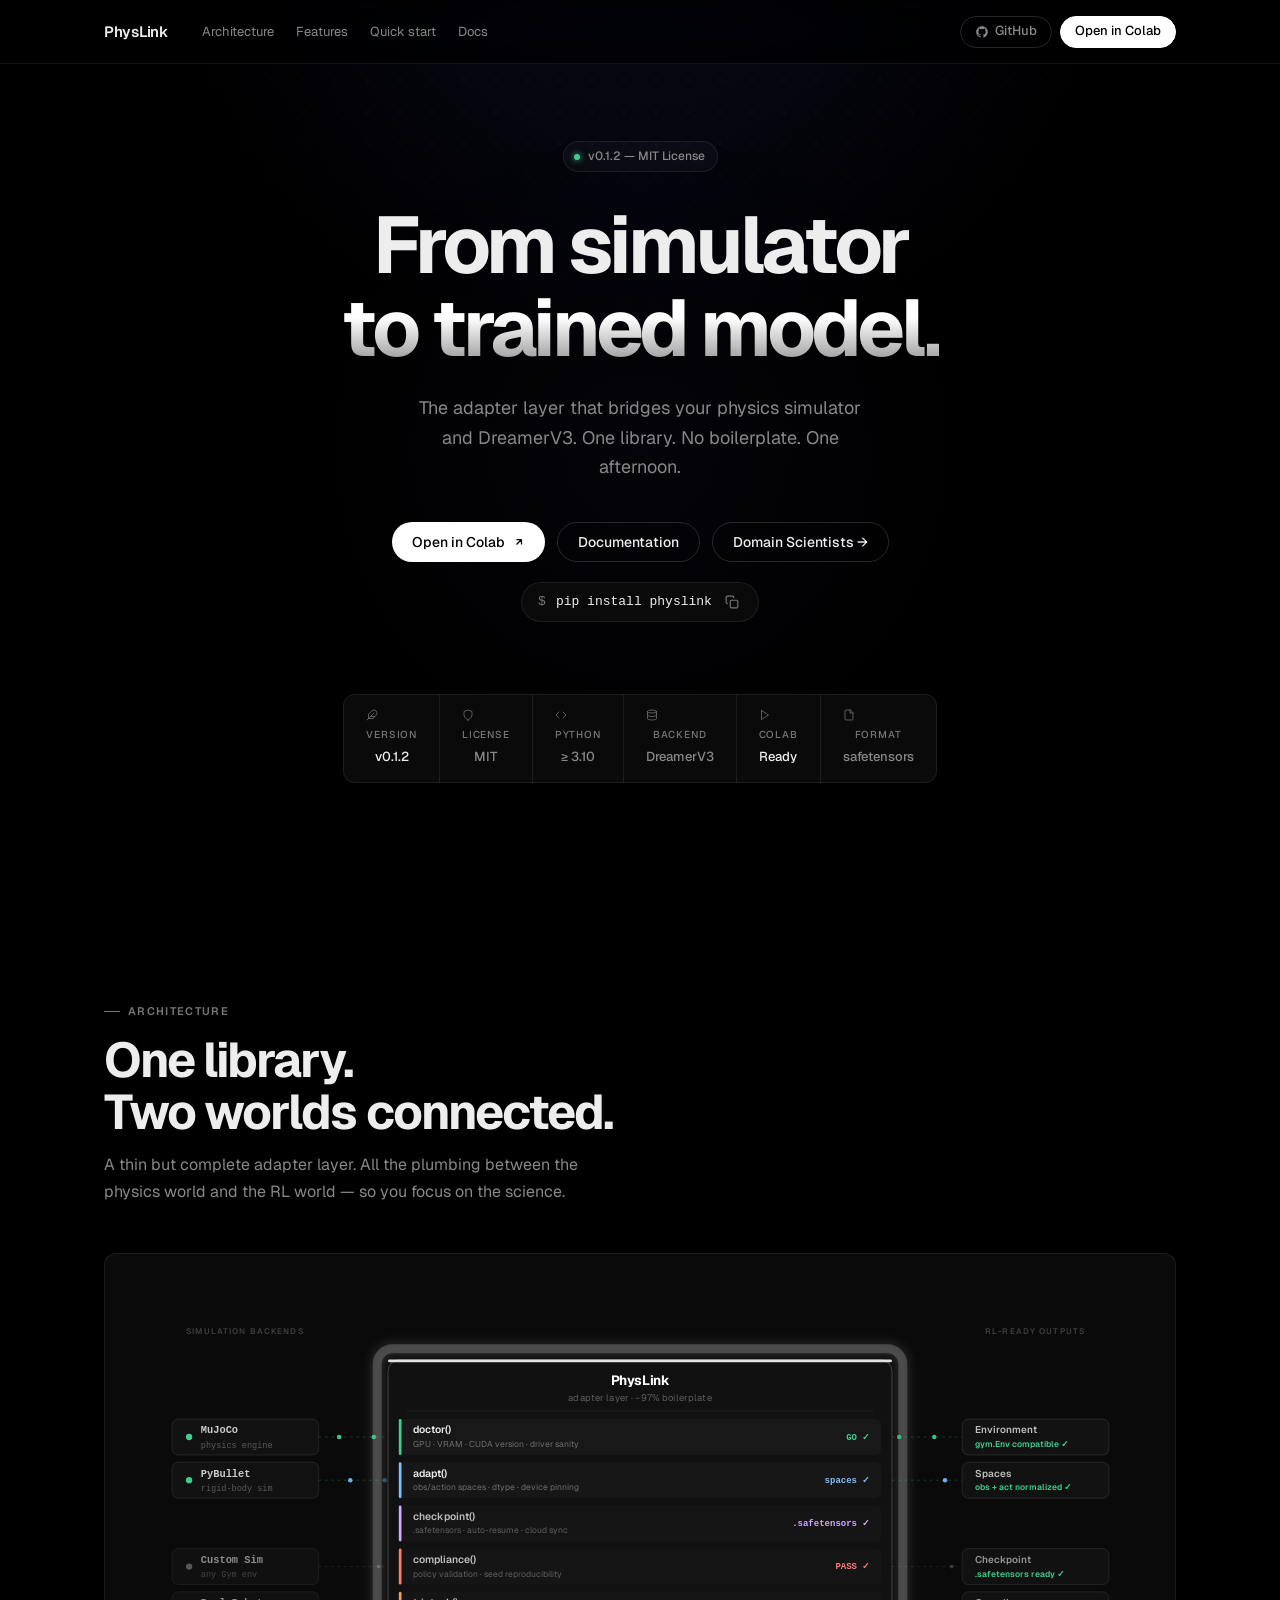
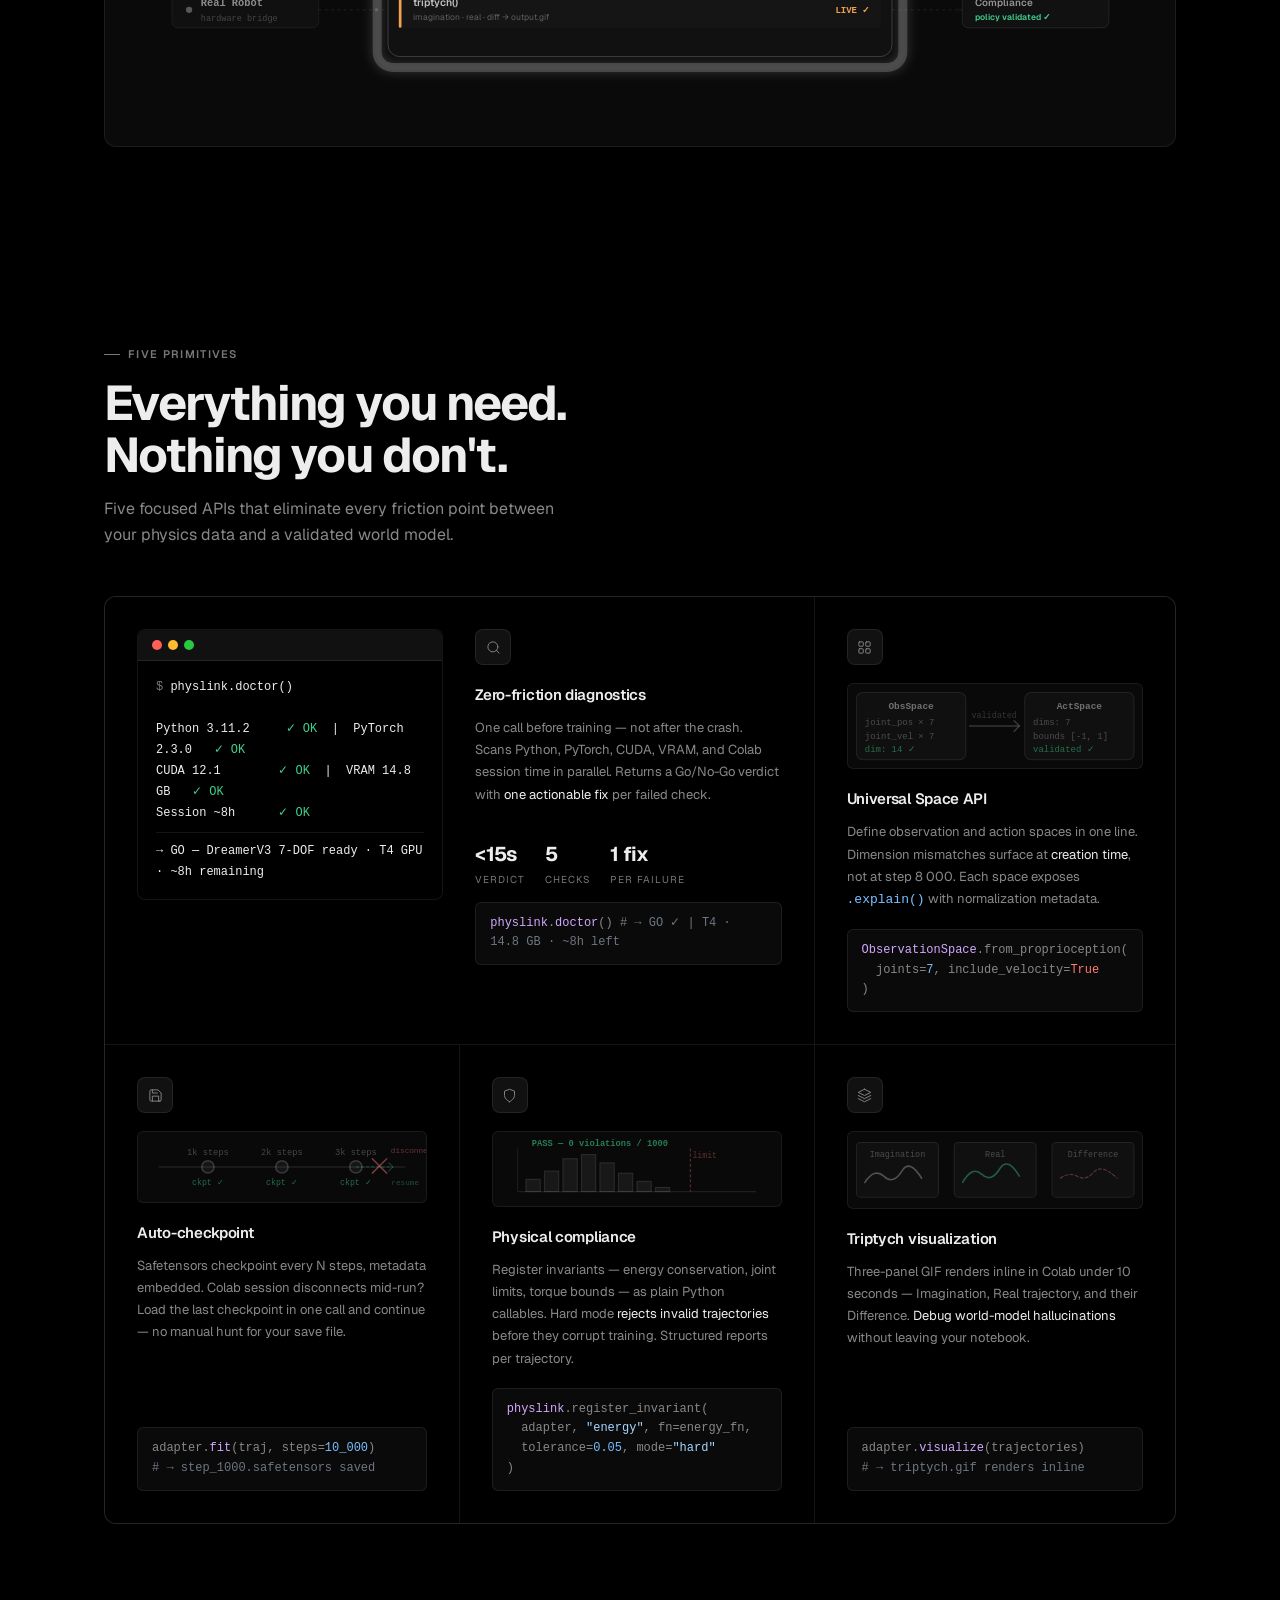
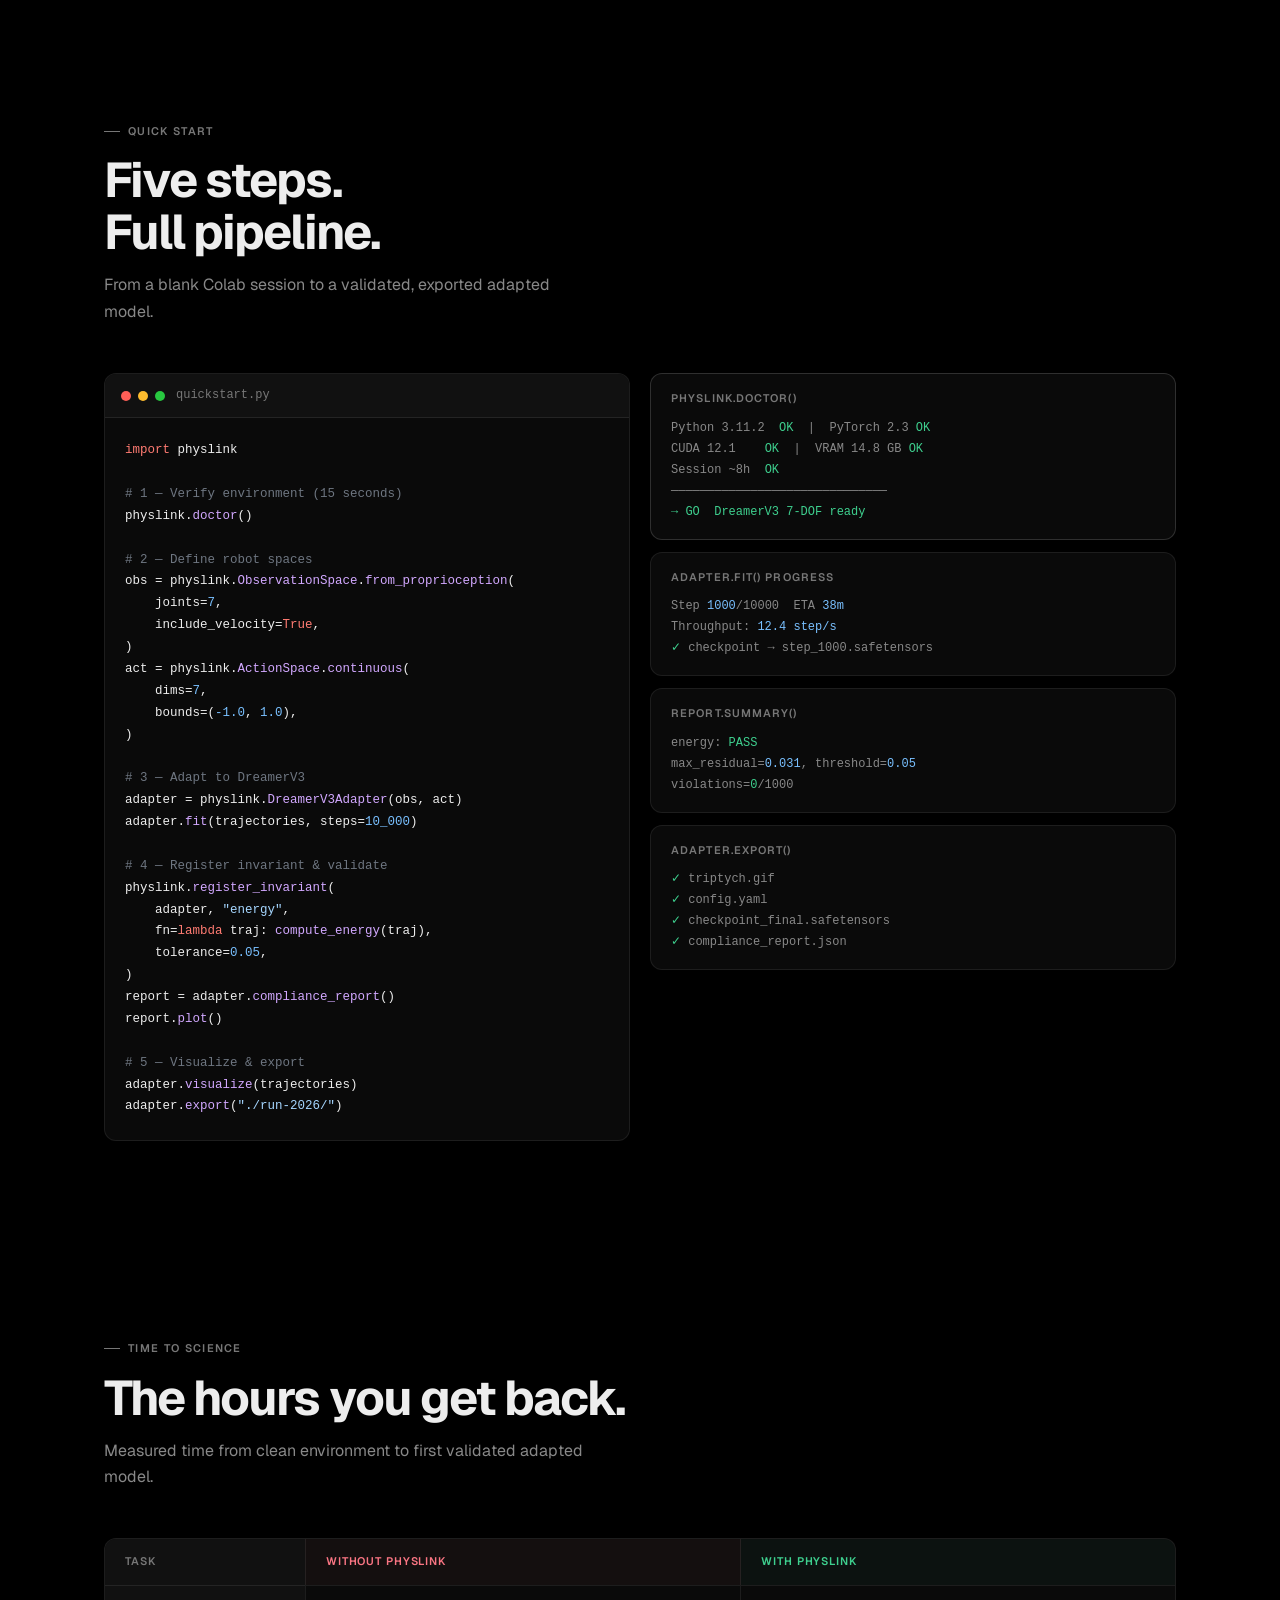
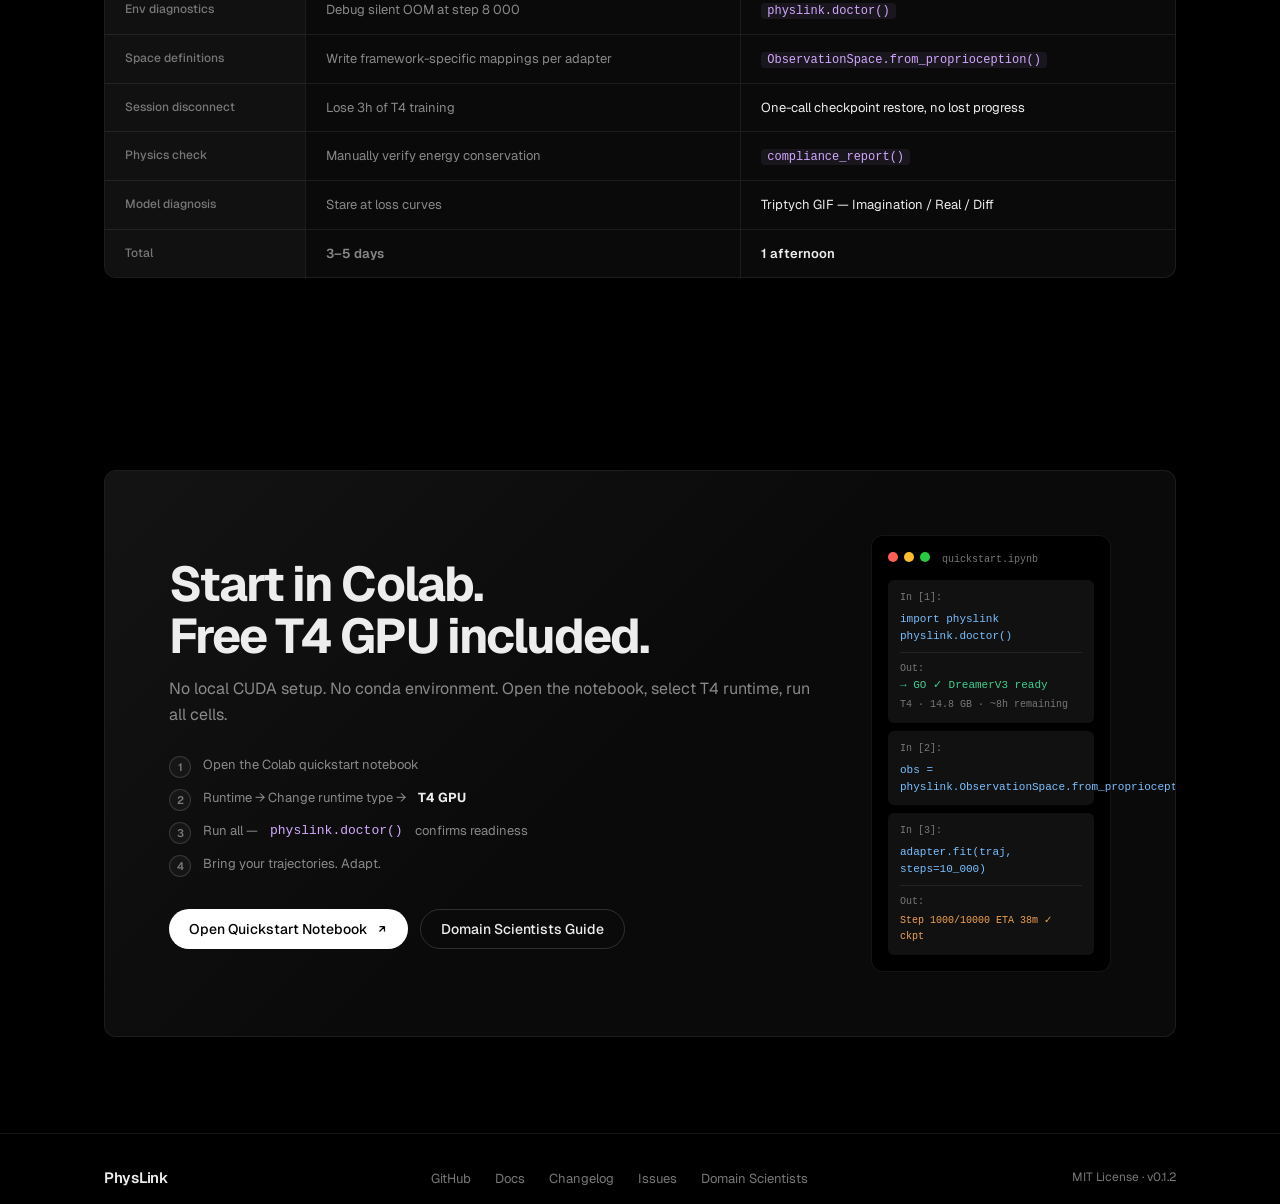
==== commit ea666c10: "Deployed 58305e0 with MkDocs version: 1.6.1" ====
--- a/index.html
+++ b/index.html
@@ -9,7 +9,7 @@
   <meta property="og:description" content="Bridge physical simulators and DreamerV3 in one afternoon.">
   <link rel="preconnect" href="https://fonts.googleapis.com">
   <link rel="preconnect" href="https://fonts.gstatic.com" crossorigin>
-  <link href="https://fonts.googleapis.com/css2?family=Geist:wght@300;400;500;600;700;800&display=swap" rel="stylesheet">
+  <link href="https://fonts.googleapis.com/css2?family=Geist:wght@400;500;600;700;800&display=swap" rel="stylesheet">
 <style>
 :root {
   --bg:        #000000;
@@ -20,7 +20,7 @@
   --border-focus:  rgba(255,255,255,0.28);
   --text:   #ededed;
   --text-2: #888888;
-  --text-3: #444444;
+  --text-3: #777777;
   --r-sm: 4px; --r-md: 6px; --r-lg: 8px; --r-xl: 12px; --r-pill: 128px;
   --sans: 'Geist', -apple-system, BlinkMacSystemFont, sans-serif;
   --mono: ui-monospace, 'Cascadia Code', 'Fira Code', monospace;
@@ -370,11 +370,11 @@
       <li><a href="./getting-started/">Docs</a></li>
     </ul>
     <div class="nav-actions">
-      <a href="https://github.com/Denis-hamon/physlink" class="btn-ghost" target="_blank">
+      <a href="https://github.com/Denis-hamon/physlink" class="btn-ghost" target="_blank" rel="noopener noreferrer">
         <svg width="14" height="14" viewBox="0 0 24 24" fill="currentColor"><path d="M12 2C6.477 2 2 6.477 2 12c0 4.418 2.865 8.166 6.839 9.489.5.092.682-.217.682-.482 0-.237-.008-.866-.013-1.7-2.782.603-3.369-1.342-3.369-1.342-.454-1.155-1.11-1.462-1.11-1.462-.908-.62.069-.608.069-.608 1.003.07 1.531 1.03 1.531 1.03.892 1.529 2.341 1.087 2.91.832.092-.647.35-1.088.636-1.338-2.22-.253-4.555-1.11-4.555-4.943 0-1.091.39-1.984 1.029-2.683-.103-.253-.446-1.27.098-2.647 0 0 .84-.269 2.75 1.025A9.578 9.578 0 0112 6.836c.85.004 1.705.114 2.504.336 1.909-1.294 2.747-1.025 2.747-1.025.546 1.377.203 2.394.1 2.647.64.699 1.028 1.592 1.028 2.683 0 3.842-2.339 4.687-4.566 4.935.359.309.678.919.678 1.852 0 1.336-.012 2.415-.012 2.741 0 .267.18.578.688.48C19.138 20.163 22 16.418 22 12c0-5.523-4.477-10-10-10z"/></svg>
         GitHub
       </a>
-      <a href="https://colab.research.google.com/github/Denis-hamon/physlink/blob/main/notebooks/quickstart.ipynb" class="btn-white" target="_blank">Open in Colab</a>
+      <a href="https://colab.research.google.com/github/Denis-hamon/physlink/blob/main/notebooks/quickstart.ipynb" class="btn-white" target="_blank" rel="noopener noreferrer">Open in Colab</a>
     </div>
   </div>
 </nav>
@@ -385,14 +385,14 @@
   <h1>From simulator<br><em>to trained model.</em></h1>
   <p class="hero-sub">The adapter layer that bridges your physics simulator and DreamerV3. One library. No boilerplate. One afternoon.</p>
   <div class="hero-actions">
-    <a href="https://colab.research.google.com/github/Denis-hamon/physlink/blob/main/notebooks/quickstart.ipynb" class="btn-hero-primary" target="_blank">
+    <a href="https://colab.research.google.com/github/Denis-hamon/physlink/blob/main/notebooks/quickstart.ipynb" class="btn-hero-primary" target="_blank" rel="noopener noreferrer">
       Open in Colab
       <svg width="12" height="12" viewBox="0 0 24 24" fill="none" stroke="currentColor" stroke-width="2.5"><path d="M7 17L17 7M17 7H7M17 7v10"/></svg>
     </a>
     <a href="./getting-started/" class="btn-hero-secondary">Documentation</a>
     <a href="./domain-scientists/" class="btn-hero-secondary">Domain Scientists →</a>
   </div>
-  <div class="install-pill" onclick="copyInstall(this)" title="Copy">
+  <div class="install-pill" role="button" tabindex="0" onclick="copyInstall(this)" onkeydown="if(event.key==='Enter'||event.key===' '){event.preventDefault();copyInstall(this)}" title="Copy">
     <span class="ps">$</span>
     <span class="cmd">pip install physlink</span>
     <button class="copy-btn" aria-label="Copy">
@@ -469,122 +469,181 @@
       <p class="sec-desc">A thin but complete adapter layer. All the plumbing between the physics world and the RL world — so you focus on the science.</p>
     </div>
     <div class="arch-card reveal">
-      <svg viewBox="0 0 1100 480" xmlns="http://www.w3.org/2000/svg">
+      <svg viewBox="0 0 1100 440" xmlns="http://www.w3.org/2000/svg" aria-hidden="true">
         <defs>
-          <linearGradient id="ag-lfade" x1="0" y1="330" x2="0" y2="460" gradientUnits="userSpaceOnUse">
-            <stop offset="0%" stop-color="#0a0a0a" stop-opacity="0"/>
-            <stop offset="100%" stop-color="#0a0a0a" stop-opacity="1"/>
-          </linearGradient>
+          <filter id="pl-glow">
+            <feGaussianBlur in="SourceGraphic" stdDeviation="6" result="blur"/>
+            <feMerge><feMergeNode in="blur"/><feMergeNode in="SourceGraphic"/></feMerge>
+          </filter>
           <style>
-            .af-dash{stroke-dasharray:5 5;animation:af-d 1s linear infinite}
-            @keyframes af-d{to{stroke-dashoffset:-20}}
-            .af-pulse{animation:af-p 2.8s ease-in-out infinite}
-            @keyframes af-p{0%,100%{opacity:.35}50%{opacity:.85}}
+            .pl-pulse{animation:pl-p 3s ease-in-out infinite}
+            @keyframes pl-p{0%,100%{opacity:.14}50%{opacity:.5}}
           </style>
+          <!-- Left → Center paths -->
+          <path id="lc0" d="M193,150 L270,150"/>
+          <path id="lc1" d="M193,198 L270,198"/>
+          <path id="lc2" d="M193,294 L270,294"/>
+          <path id="lc3" d="M193,342 L270,342"/>
+          <!-- Center → Right paths -->
+          <path id="cr0" d="M830,150 L908,150"/>
+          <path id="cr1" d="M830,198 L908,198"/>
+          <path id="cr2" d="M830,294 L908,294"/>
+          <path id="cr3" d="M830,342 L908,342"/>
         </defs>
 
-        <!-- ══ LEFT PANEL: Without PhysLink ══ -->
-        <rect x="0" y="0" width="504" height="480" rx="12" fill="#0a0a0a" stroke="rgba(255,255,255,0.06)" stroke-width="1"/>
-        <rect x="1" y="1" width="502" height="36" rx="11" fill="rgba(255,255,255,0.022)"/>
-        <rect x="1" y="24" width="502" height="13" fill="rgba(255,255,255,0.022)"/>
-        <circle cx="18" cy="18" r="5" fill="rgba(230,80,80,0.22)"/>
-        <circle cx="34" cy="18" r="5" fill="rgba(230,180,50,0.18)"/>
-        <circle cx="50" cy="18" r="5" fill="rgba(80,200,80,0.12)"/>
-        <text x="252" y="23" text-anchor="middle" font-family="Geist,-apple-system,sans-serif" font-size="10" font-weight="500" fill="rgba(255,255,255,0.16)" letter-spacing="0.1em">WITHOUT PHYSLINK</text>
-        <g font-family="ui-monospace,'Cascadia Code',Menlo,monospace" font-size="10.5" fill="rgba(255,255,255,0.17)">
-          <text x="18" y="56">import gymnasium as gym</text>
-          <text x="18" y="71">import torch, numpy as np, json, os, sys</text>
-          <text x="18" y="86">from dreamer import DreamerV3Trainer, WorldModel</text>
-          <text x="18" y="101">from dreamer.spaces import BoxSpace, DictSpace</text>
-          <text x="18" y="116">from dreamer.utils import normalize_obs, wrap_action</text>
-          <text x="18" y="131">from dreamer.compat import check_cuda_version</text>
-          <text x="18" y="149" fill="rgba(255,255,255,0.07)"># ── Environment diagnostics ─────────────────</text>
-          <text x="18" y="164">import subprocess, psutil, platform</text>
-          <text x="18" y="179">py_ver = sys.version_info</text>
-          <text x="18" y="194">if py_ver &lt; (3, 10):</text>
-          <text x="18" y="209">    raise RuntimeError(f"Python 3.10+ required")</text>
-          <text x="18" y="224">if not torch.cuda.is_available():</text>
-          <text x="18" y="239">    raise EnvironmentError("CUDA not available")</text>
-          <text x="18" y="254">vram = torch.cuda.get_device_properties(0).total_memory</text>
-          <text x="18" y="269">if vram &lt; 8 * 1024**3:</text>
-          <text x="18" y="284">    raise MemoryError(f"Need &gt;=8 GB VRAM")</text>
-          <text x="18" y="302" fill="rgba(255,255,255,0.07)"># ── Space definitions ────────────────────────</text>
-          <text x="18" y="317">obs_space = DictSpace({</text>
-          <text x="18" y="332">    "joint_pos": BoxSpace(-3.14, 3.14, (7,), dtype=np.float32),</text>
-          <text x="18" y="347">    "joint_vel": BoxSpace(-10.0, 10.0, (7,), dtype=np.float32),</text>
-          <text x="18" y="362">    "ee_pos":    BoxSpace(-2.0, 2.0, (3,), dtype=np.float32),</text>
-          <text x="18" y="377">})</text>
-          <text x="18" y="392">act_space = BoxSpace(-1.0, 1.0, (7,), dtype=np.float32)</text>
-          <text x="18" y="407">trainer = DreamerV3Trainer(obs_space, act_space, ...)</text>
-        </g>
-        <rect x="0" y="330" width="504" height="150" fill="url(#ag-lfade)"/>
-        <text x="252" y="464" text-anchor="middle" font-family="Geist,-apple-system,sans-serif" font-size="10.5" fill="rgba(255,255,255,0.2)">~200 lines of manual plumbing</text>
-
-        <!-- ══ CENTER DIVIDER ══ -->
-        <line x1="550" y1="0" x2="550" y2="480" stroke="rgba(255,255,255,0.03)" stroke-width="30"/>
-        <line x1="550" y1="0" x2="550" y2="480" stroke="rgba(255,255,255,0.05)" stroke-width="16"/>
-        <line x1="550" y1="0" x2="550" y2="480" stroke="rgba(255,255,255,0.07)" stroke-width="1"/>
-        <line x1="550" y1="20"  x2="550" y2="205" stroke="rgba(255,255,255,0.32)" stroke-width="1" class="af-dash af-pulse"/>
-        <line x1="550" y1="278" x2="550" y2="462" stroke="rgba(255,255,255,0.32)" stroke-width="1" class="af-dash af-pulse" style="animation-delay:-0.5s"/>
-        <rect x="505" y="207" width="90" height="68" rx="10" fill="#111" stroke="rgba(255,255,255,0.28)" stroke-width="1.5"/>
-        <text x="550" y="232" text-anchor="middle" font-family="Geist,-apple-system,sans-serif" font-size="12" font-weight="700" fill="#fff" letter-spacing="-0.025em">PhysLink</text>
-        <text x="550" y="252" text-anchor="middle" font-family="Geist,-apple-system,sans-serif" font-size="10" fill="rgba(255,255,255,0.3)">→</text>
-        <text x="550" y="267" text-anchor="middle" font-family="Geist,-apple-system,sans-serif" font-size="9" fill="rgba(255,255,255,0.22)" letter-spacing="0.04em">&#x2212;97% boilerplate</text>
-        <!-- Traveling data particles -->
-        <circle cx="504" cy="239" r="2.5" fill="rgba(255,255,255,0.78)">
-          <animateTransform attributeName="transform" type="translate" from="0,0" to="92,0" dur="1.6s" repeatCount="indefinite" begin="0s"/>
-          <animate attributeName="opacity" values="0;0.78;0.78;0" keyTimes="0;0.1;0.9;1" dur="1.6s" repeatCount="indefinite" begin="0s"/>
+        <!-- ── Column labels ── -->
+        <text x="111" y="36" text-anchor="middle" font-family="Geist,-apple-system,sans-serif" font-size="9" font-weight="600" letter-spacing=".14em" fill="rgba(255,255,255,0.22)">SIMULATION BACKENDS</text>
+        <text x="989" y="36" text-anchor="middle" font-family="Geist,-apple-system,sans-serif" font-size="9" font-weight="600" letter-spacing=".14em" fill="rgba(255,255,255,0.22)">RL-READY OUTPUTS</text>
+
+        <!-- ── Left: Source nodes ── -->
+        <rect x="30" y="130" width="163" height="40" rx="7" fill="rgba(255,255,255,0.03)" stroke="rgba(255,255,255,0.1)" stroke-width="1"/>
+        <circle cx="49" cy="150" r="3.5" fill="#3ecf8e"/>
+        <text x="62" y="146" font-family="ui-monospace,'Cascadia Code',Menlo,monospace" font-size="11.5" font-weight="600" fill="rgba(255,255,255,0.78)">MuJoCo</text>
+        <text x="62" y="162" font-family="ui-monospace,'Cascadia Code',Menlo,monospace" font-size="9.5" fill="rgba(255,255,255,0.3)">physics engine</text>
+
+        <rect x="30" y="178" width="163" height="40" rx="7" fill="rgba(255,255,255,0.03)" stroke="rgba(255,255,255,0.1)" stroke-width="1"/>
+        <circle cx="49" cy="198" r="3.5" fill="#3ecf8e"/>
+        <text x="62" y="194" font-family="ui-monospace,'Cascadia Code',Menlo,monospace" font-size="11.5" font-weight="600" fill="rgba(255,255,255,0.78)">PyBullet</text>
+        <text x="62" y="210" font-family="ui-monospace,'Cascadia Code',Menlo,monospace" font-size="9.5" fill="rgba(255,255,255,0.3)">rigid-body sim</text>
+
+        <rect x="30" y="274" width="163" height="40" rx="7" fill="rgba(255,255,255,0.025)" stroke="rgba(255,255,255,0.07)" stroke-width="1"/>
+        <circle cx="49" cy="294" r="3.5" fill="rgba(255,255,255,0.3)"/>
+        <text x="62" y="290" font-family="ui-monospace,'Cascadia Code',Menlo,monospace" font-size="11.5" font-weight="600" fill="rgba(255,255,255,0.52)">Custom Sim</text>
+        <text x="62" y="306" font-family="ui-monospace,'Cascadia Code',Menlo,monospace" font-size="9.5" fill="rgba(255,255,255,0.22)">any Gym env</text>
+
+        <rect x="30" y="322" width="163" height="40" rx="7" fill="rgba(255,255,255,0.025)" stroke="rgba(255,255,255,0.07)" stroke-width="1"/>
+        <circle cx="49" cy="342" r="3.5" fill="rgba(255,255,255,0.3)"/>
+        <text x="62" y="338" font-family="ui-monospace,'Cascadia Code',Menlo,monospace" font-size="11.5" font-weight="600" fill="rgba(255,255,255,0.52)">Real Robot</text>
+        <text x="62" y="354" font-family="ui-monospace,'Cascadia Code',Menlo,monospace" font-size="9.5" fill="rgba(255,255,255,0.22)">hardware bridge</text>
+
+        <!-- ── Connectors: Left → Center ── -->
+        <line x1="193" y1="150" x2="270" y2="150" stroke="rgba(62,207,142,0.28)" stroke-width="1" stroke-dasharray="3 4"/>
+        <line x1="193" y1="198" x2="270" y2="198" stroke="rgba(62,207,142,0.28)" stroke-width="1" stroke-dasharray="3 4"/>
+        <line x1="193" y1="294" x2="270" y2="294" stroke="rgba(255,255,255,0.1)" stroke-width="1" stroke-dasharray="3 4"/>
+        <line x1="193" y1="342" x2="270" y2="342" stroke="rgba(255,255,255,0.1)" stroke-width="1" stroke-dasharray="3 4"/>
+
+        <!-- ── PhysLink outer pulse ring ── -->
+        <rect x="258" y="52" width="584" height="354" rx="17" fill="none" stroke="rgba(255,255,255,0.18)" stroke-width="10" class="pl-pulse" filter="url(#pl-glow)"/>
+
+        <!-- ── PhysLink main block ── -->
+        <rect x="270" y="64" width="560" height="330" rx="13" fill="#111111" stroke="rgba(255,255,255,0.22)" stroke-width="1"/>
+        <rect x="270" y="64" width="560" height="3" rx="2" fill="rgba(255,255,255,0.88)"/>
+
+        <text x="550" y="92" text-anchor="middle" font-family="Geist,-apple-system,sans-serif" font-size="15" font-weight="700" fill="#ffffff" letter-spacing="-.03em">PhysLink</text>
+        <text x="550" y="110" text-anchor="middle" font-family="Geist,-apple-system,sans-serif" font-size="10.5" fill="rgba(255,255,255,0.32)" letter-spacing=".015em">adapter layer · &#x2212;97% boilerplate</text>
+        <line x1="290" y1="121" x2="810" y2="121" stroke="rgba(255,255,255,0.06)" stroke-width="1"/>
+
+        <!-- Module Row 1: doctor() -->
+        <rect x="282" y="130" width="536" height="40" rx="6" fill="rgba(255,255,255,0.028)"/>
+        <rect x="282" y="130" width="3" height="40" rx="1.5" fill="#3ecf8e"/>
+        <text x="298" y="146" font-family="Geist,-apple-system,sans-serif" font-size="11.5" font-weight="600" fill="#ededed">doctor()</text>
+        <text x="298" y="161" font-family="Geist,-apple-system,sans-serif" font-size="9.5" fill="rgba(255,255,255,0.38)">GPU · VRAM · CUDA version · driver sanity</text>
+        <text x="806" y="153" text-anchor="end" font-family="ui-monospace,monospace" font-size="10" font-weight="700" fill="#3ecf8e">GO &#x2713;</text>
+
+        <!-- Module Row 2: adapt() -->
+        <rect x="282" y="178" width="536" height="40" rx="6" fill="rgba(255,255,255,0.022)"/>
+        <rect x="282" y="178" width="3" height="40" rx="1.5" fill="#79c0ff"/>
+        <text x="298" y="194" font-family="Geist,-apple-system,sans-serif" font-size="11.5" font-weight="600" fill="#ededed">adapt()</text>
+        <text x="298" y="209" font-family="Geist,-apple-system,sans-serif" font-size="9.5" fill="rgba(255,255,255,0.38)">obs/action spaces · dtype · device pinning</text>
+        <text x="806" y="201" text-anchor="end" font-family="ui-monospace,monospace" font-size="10" font-weight="700" fill="#79c0ff">spaces &#x2713;</text>
+
+        <!-- Module Row 3: checkpoint() — internal -->
+        <rect x="282" y="226" width="536" height="40" rx="6" fill="rgba(255,255,255,0.016)"/>
+        <rect x="282" y="226" width="3" height="40" rx="1.5" fill="#d2a8ff"/>
+        <text x="298" y="242" font-family="Geist,-apple-system,sans-serif" font-size="11.5" font-weight="600" fill="rgba(255,255,255,0.72)">checkpoint()</text>
+        <text x="298" y="257" font-family="Geist,-apple-system,sans-serif" font-size="9.5" fill="rgba(255,255,255,0.32)">.safetensors · auto-resume · cloud sync</text>
+        <text x="806" y="249" text-anchor="end" font-family="ui-monospace,monospace" font-size="10" font-weight="700" fill="#d2a8ff">.safetensors &#x2713;</text>
+
+        <!-- Module Row 4: compliance() -->
+        <rect x="282" y="274" width="536" height="40" rx="6" fill="rgba(255,255,255,0.016)"/>
+        <rect x="282" y="274" width="3" height="40" rx="1.5" fill="#ff7b72"/>
+        <text x="298" y="290" font-family="Geist,-apple-system,sans-serif" font-size="11.5" font-weight="600" fill="rgba(255,255,255,0.72)">compliance()</text>
+        <text x="298" y="305" font-family="Geist,-apple-system,sans-serif" font-size="9.5" fill="rgba(255,255,255,0.32)">policy validation · seed reproducibility</text>
+        <text x="806" y="297" text-anchor="end" font-family="ui-monospace,monospace" font-size="10" font-weight="700" fill="#ff7b72">PASS &#x2713;</text>
+
+        <!-- Module Row 5: triptych() -->
+        <rect x="282" y="322" width="536" height="40" rx="6" fill="rgba(255,255,255,0.016)"/>
+        <rect x="282" y="322" width="3" height="40" rx="1.5" fill="#f0a14f"/>
+        <text x="298" y="338" font-family="Geist,-apple-system,sans-serif" font-size="11.5" font-weight="600" fill="rgba(255,255,255,0.72)">triptych()</text>
+        <text x="298" y="353" font-family="Geist,-apple-system,sans-serif" font-size="9.5" fill="rgba(255,255,255,0.32)">imagination · real · diff &#x2192; output.gif</text>
+        <text x="806" y="345" text-anchor="end" font-family="ui-monospace,monospace" font-size="10" font-weight="700" fill="#f0a14f">LIVE &#x2713;</text>
+
+        <!-- ── Connectors: Center → Right ── -->
+        <line x1="830" y1="150" x2="908" y2="150" stroke="rgba(62,207,142,0.28)" stroke-width="1" stroke-dasharray="3 4"/>
+        <line x1="830" y1="198" x2="908" y2="198" stroke="rgba(62,207,142,0.28)" stroke-width="1" stroke-dasharray="3 4"/>
+        <line x1="830" y1="294" x2="908" y2="294" stroke="rgba(255,255,255,0.1)" stroke-width="1" stroke-dasharray="3 4"/>
+        <line x1="830" y1="342" x2="908" y2="342" stroke="rgba(255,255,255,0.1)" stroke-width="1" stroke-dasharray="3 4"/>
+
+        <!-- ── Right: Output nodes ── -->
+        <rect x="908" y="130" width="163" height="40" rx="7" fill="rgba(255,255,255,0.03)" stroke="rgba(255,255,255,0.12)" stroke-width="1"/>
+        <text x="922" y="146" font-family="Geist,-apple-system,sans-serif" font-size="11" font-weight="600" fill="rgba(255,255,255,0.72)">Environment</text>
+        <text x="922" y="161" font-family="Geist,-apple-system,sans-serif" font-size="9.5" font-weight="600" fill="#3ecf8e">gym.Env compatible &#x2713;</text>
+
+        <rect x="908" y="178" width="163" height="40" rx="7" fill="rgba(255,255,255,0.03)" stroke="rgba(255,255,255,0.12)" stroke-width="1"/>
+        <text x="922" y="194" font-family="Geist,-apple-system,sans-serif" font-size="11" font-weight="600" fill="rgba(255,255,255,0.72)">Spaces</text>
+        <text x="922" y="209" font-family="Geist,-apple-system,sans-serif" font-size="9.5" font-weight="600" fill="#3ecf8e">obs + act normalized &#x2713;</text>
+
+        <rect x="908" y="274" width="163" height="40" rx="7" fill="rgba(255,255,255,0.028)" stroke="rgba(255,255,255,0.1)" stroke-width="1"/>
+        <text x="922" y="290" font-family="Geist,-apple-system,sans-serif" font-size="11" font-weight="600" fill="rgba(255,255,255,0.55)">Checkpoint</text>
+        <text x="922" y="305" font-family="Geist,-apple-system,sans-serif" font-size="9.5" font-weight="600" fill="#3ecf8e">.safetensors ready &#x2713;</text>
+
+        <rect x="908" y="322" width="163" height="40" rx="7" fill="rgba(255,255,255,0.028)" stroke="rgba(255,255,255,0.1)" stroke-width="1"/>
+        <text x="922" y="338" font-family="Geist,-apple-system,sans-serif" font-size="11" font-weight="600" fill="rgba(255,255,255,0.55)">Compliance</text>
+        <text x="922" y="353" font-family="Geist,-apple-system,sans-serif" font-size="9.5" font-weight="600" fill="#3ecf8e">policy validated &#x2713;</text>
+
+        <!-- ── Animated particles ── -->
+        <!-- MuJoCo → doctor (green, fast) -->
+        <circle r="2.5" fill="rgba(62,207,142,0.95)">
+          <animateMotion dur="1.3s" repeatCount="indefinite" begin="0s"><mpath href="#lc0"/></animateMotion>
+          <animate attributeName="opacity" values="0;1;1;0" keyTimes="0;0.12;0.88;1" dur="1.3s" repeatCount="indefinite" begin="0s"/>
         </circle>
-        <circle cx="504" cy="239" r="2.5" fill="rgba(255,255,255,0.78)">
-          <animateTransform attributeName="transform" type="translate" from="0,0" to="92,0" dur="1.6s" repeatCount="indefinite" begin="-0.53s"/>
-          <animate attributeName="opacity" values="0;0.78;0.78;0" keyTimes="0;0.1;0.9;1" dur="1.6s" repeatCount="indefinite" begin="-0.53s"/>
+        <circle r="2.5" fill="rgba(62,207,142,0.95)">
+          <animateMotion dur="1.3s" repeatCount="indefinite" begin="-0.65s"><mpath href="#lc0"/></animateMotion>
+          <animate attributeName="opacity" values="0;1;1;0" keyTimes="0;0.12;0.88;1" dur="1.3s" repeatCount="indefinite" begin="-0.65s"/>
         </circle>
-        <circle cx="504" cy="239" r="2.5" fill="rgba(255,255,255,0.78)">
-          <animateTransform attributeName="transform" type="translate" from="0,0" to="92,0" dur="1.6s" repeatCount="indefinite" begin="-1.07s"/>
-          <animate attributeName="opacity" values="0;0.78;0.78;0" keyTimes="0;0.1;0.9;1" dur="1.6s" repeatCount="indefinite" begin="-1.07s"/>
+        <!-- PyBullet → adapt (blue) -->
+        <circle r="2.5" fill="rgba(121,192,255,0.9)">
+          <animateMotion dur="1.5s" repeatCount="indefinite" begin="-0.25s"><mpath href="#lc1"/></animateMotion>
+          <animate attributeName="opacity" values="0;1;1;0" keyTimes="0;0.12;0.88;1" dur="1.5s" repeatCount="indefinite" begin="-0.25s"/>
         </circle>
-
-        <!-- ══ RIGHT PANEL: With PhysLink ══ -->
-        <rect x="596" y="0" width="504" height="480" rx="12" fill="#0f0f0f" stroke="rgba(255,255,255,0.14)" stroke-width="1"/>
-        <rect x="596" y="0" width="504" height="3.5" rx="2" fill="rgba(255,255,255,0.88)"/>
-        <rect x="597" y="3.5" width="502" height="34" fill="rgba(255,255,255,0.025)"/>
-        <rect x="597" y="24" width="502" height="14" fill="rgba(255,255,255,0.025)"/>
-        <circle cx="617" cy="20" r="5" fill="rgba(230,80,80,0.28)"/>
-        <circle cx="633" cy="20" r="5" fill="rgba(230,180,50,0.24)"/>
-        <circle cx="649" cy="20" r="5" fill="rgba(80,200,80,0.28)"/>
-        <text x="848" y="25" text-anchor="middle" font-family="Geist,-apple-system,sans-serif" font-size="10" font-weight="500" fill="rgba(255,255,255,0.42)" letter-spacing="0.1em">WITH PHYSLINK</text>
-        <g font-family="ui-monospace,'Cascadia Code',Menlo,monospace" font-size="12.5">
-          <text x="616" y="64">
-            <tspan fill="rgba(255,255,255,0.32)">import</tspan><tspan fill="rgba(255,255,255,0.82)"> physlink</tspan>
-          </text>
-          <text x="616" y="112">
-            <tspan fill="rgba(255,255,255,0.65)">physlink.</tspan><tspan fill="#fff" font-weight="700">doctor</tspan><tspan fill="rgba(255,255,255,0.65)">()</tspan>
-          </text>
-          <text x="616" y="130" font-size="10.5" fill="rgba(255,255,255,0.27)"># &#x2192; GO &#x2713;  T4 · 14.8 GB · ~8h remaining</text>
-          <text x="616" y="176">
-            <tspan fill="rgba(255,255,255,0.5)">adapter = physlink.</tspan><tspan fill="#fff" font-weight="700">adapt</tspan><tspan fill="rgba(255,255,255,0.65)">(sim)</tspan>
-          </text>
-          <text x="616" y="194" font-size="10.5" fill="rgba(255,255,255,0.27)"># obs(14) · act(7) · spaces normalized &#x2713;</text>
-          <text x="616" y="240">
-            <tspan fill="rgba(255,255,255,0.65)">trainer.</tspan><tspan fill="#fff" font-weight="700">train</tspan><tspan fill="rgba(255,255,255,0.65)">(adapter)</tspan>
-          </text>
-          <text x="616" y="258" font-size="10.5" fill="rgba(255,255,255,0.27)"># auto-checkpoint · compliance watch</text>
-          <text x="616" y="304">
-            <tspan fill="rgba(255,255,255,0.65)">adapter.</tspan><tspan fill="#fff" font-weight="700">triptych</tspan><tspan fill="rgba(255,255,255,0.65)">()</tspan>
-          </text>
-          <text x="616" y="322" font-size="10.5" fill="rgba(255,255,255,0.27)"># &#x2192; output.gif  imagination · real · diff</text>
-        </g>
-        <line x1="616" y1="344" x2="1082" y2="344" stroke="rgba(255,255,255,0.06)" stroke-width="1"/>
-        <rect x="616" y="358" width="464" height="82" rx="10" fill="rgba(255,255,255,0.022)" stroke="rgba(255,255,255,0.07)" stroke-width="1"/>
-        <rect x="630" y="371" width="82" height="26" rx="6" fill="rgba(255,255,255,0.05)" stroke="rgba(255,255,255,0.1)" stroke-width="1"/>
-        <text x="671" y="388" text-anchor="middle" font-family="ui-monospace,monospace" font-size="10.5" font-weight="600" fill="rgba(255,255,255,0.62)">GO &#x2713;</text>
-        <rect x="722" y="371" width="98" height="26" rx="6" fill="rgba(255,255,255,0.05)" stroke="rgba(255,255,255,0.1)" stroke-width="1"/>
-        <text x="771" y="388" text-anchor="middle" font-family="ui-monospace,monospace" font-size="10.5" font-weight="600" fill="rgba(255,255,255,0.62)">spaces &#x2713;</text>
-        <rect x="830" y="371" width="132" height="26" rx="6" fill="rgba(255,255,255,0.05)" stroke="rgba(255,255,255,0.1)" stroke-width="1"/>
-        <text x="896" y="388" text-anchor="middle" font-family="ui-monospace,monospace" font-size="10.5" font-weight="600" fill="rgba(255,255,255,0.62)">.safetensors &#x2713;</text>
-        <rect x="972" y="371" width="96" height="26" rx="6" fill="rgba(255,255,255,0.05)" stroke="rgba(255,255,255,0.1)" stroke-width="1"/>
-        <text x="1020" y="388" text-anchor="middle" font-family="ui-monospace,monospace" font-size="10.5" font-weight="600" fill="rgba(255,255,255,0.62)">PASS &#x2713;</text>
-        <text x="848" y="424" text-anchor="middle" font-family="Geist,-apple-system,sans-serif" font-size="11.5" fill="rgba(255,255,255,0.28)">5 primitives. Everything else is handled.</text>
+        <circle r="2.5" fill="rgba(121,192,255,0.9)">
+          <animateMotion dur="1.5s" repeatCount="indefinite" begin="-1.0s"><mpath href="#lc1"/></animateMotion>
+          <animate attributeName="opacity" values="0;1;1;0" keyTimes="0;0.12;0.88;1" dur="1.5s" repeatCount="indefinite" begin="-1.0s"/>
+        </circle>
+        <!-- Custom Sim (dim, slower) -->
+        <circle r="2" fill="rgba(255,255,255,0.45)">
+          <animateMotion dur="2s" repeatCount="indefinite" begin="-0.8s"><mpath href="#lc2"/></animateMotion>
+          <animate attributeName="opacity" values="0;0.45;0.45;0" keyTimes="0;0.12;0.88;1" dur="2s" repeatCount="indefinite" begin="-0.8s"/>
+        </circle>
+        <!-- Real Robot (dim, slowest) -->
+        <circle r="2" fill="rgba(255,255,255,0.35)">
+          <animateMotion dur="2.2s" repeatCount="indefinite" begin="-1.3s"><mpath href="#lc3"/></animateMotion>
+          <animate attributeName="opacity" values="0;0.35;0.35;0" keyTimes="0;0.12;0.88;1" dur="2.2s" repeatCount="indefinite" begin="-1.3s"/>
+        </circle>
+        <!-- Environment output (green) -->
+        <circle r="2.5" fill="rgba(62,207,142,0.95)">
+          <animateMotion dur="1.3s" repeatCount="indefinite" begin="-0.4s"><mpath href="#cr0"/></animateMotion>
+          <animate attributeName="opacity" values="0;1;1;0" keyTimes="0;0.12;0.88;1" dur="1.3s" repeatCount="indefinite" begin="-0.4s"/>
+        </circle>
+        <circle r="2.5" fill="rgba(62,207,142,0.95)">
+          <animateMotion dur="1.3s" repeatCount="indefinite" begin="-1.05s"><mpath href="#cr0"/></animateMotion>
+          <animate attributeName="opacity" values="0;1;1;0" keyTimes="0;0.12;0.88;1" dur="1.3s" repeatCount="indefinite" begin="-1.05s"/>
+        </circle>
+        <!-- Spaces output (blue) -->
+        <circle r="2.5" fill="rgba(121,192,255,0.9)">
+          <animateMotion dur="1.5s" repeatCount="indefinite" begin="-0.7s"><mpath href="#cr1"/></animateMotion>
+          <animate attributeName="opacity" values="0;1;1;0" keyTimes="0;0.12;0.88;1" dur="1.5s" repeatCount="indefinite" begin="-0.7s"/>
+        </circle>
+        <!-- Checkpoint output (dim) -->
+        <circle r="2" fill="rgba(255,255,255,0.45)">
+          <animateMotion dur="1.8s" repeatCount="indefinite" begin="-0.2s"><mpath href="#cr2"/></animateMotion>
+          <animate attributeName="opacity" values="0;0.45;0.45;0" keyTimes="0;0.12;0.88;1" dur="1.8s" repeatCount="indefinite" begin="-0.2s"/>
+        </circle>
+        <!-- Compliance output (dim) -->
+        <circle r="2" fill="rgba(255,255,255,0.35)">
+          <animateMotion dur="2s" repeatCount="indefinite" begin="-1s"><mpath href="#cr3"/></animateMotion>
+          <animate attributeName="opacity" values="0;0.35;0.35;0" keyTimes="0;0.12;0.88;1" dur="2s" repeatCount="indefinite" begin="-1s"/>
+        </circle>
       </svg>
     </div>
   </div>
@@ -697,7 +756,7 @@
           </svg>
         </div>
         <div class="feat-title">Auto-checkpoint</div>
-        <p class="feat-desc">Safetensors checkpoint every N steps, metadata embedded. Colab session disconnects mid-run? PhysLink resumes from the last save <em>automatically</em> — zero GPU hours lost.</p>
+        <p class="feat-desc">Safetensors checkpoint every N steps, metadata embedded. Colab session disconnects mid-run? Load the last checkpoint in one call and continue — no manual hunt for your save file.</p>
         <div class="feat-snippet">adapter.<span class="s-fn">fit</span>(traj, steps=<span class="s-nm">10_000</span>)<br><span class="s-cm"># → step_1000.safetensors saved</span></div>
       </div>
 
@@ -842,7 +901,7 @@
         <tbody>
           <tr><td>Env diagnostics</td><td class="c-bad">Debug silent OOM at step 8 000</td><td class="c-good"><code>physlink.doctor()</code></td></tr>
           <tr><td>Space definitions</td><td class="c-bad">Write framework-specific mappings per adapter</td><td class="c-good"><code>ObservationSpace.from_proprioception()</code></td></tr>
-          <tr><td>Session disconnect</td><td class="c-bad">Lose 3h of T4 training</td><td class="c-good">Resume from last checkpoint automatically</td></tr>
+          <tr><td>Session disconnect</td><td class="c-bad">Lose 3h of T4 training</td><td class="c-good">One-call checkpoint restore, no lost progress</td></tr>
           <tr><td>Physics check</td><td class="c-bad">Manually verify energy conservation</td><td class="c-good"><code>compliance_report()</code></td></tr>
           <tr><td>Model diagnosis</td><td class="c-bad">Stare at loss curves</td><td class="c-good">Triptych GIF — Imagination / Real / Diff</td></tr>
           <tr><td>Total</td><td class="c-bad bad-hi">3–5 days</td><td class="c-good good-hi">1 afternoon</td></tr>
@@ -866,7 +925,7 @@
           <li><div class="sn">4</div> Bring your trajectories. Adapt.</li>
         </ul>
         <div class="cta-btns">
-          <a href="https://colab.research.google.com/github/Denis-hamon/physlink/blob/main/notebooks/quickstart.ipynb" class="btn-hero-primary" target="_blank">
+          <a href="https://colab.research.google.com/github/Denis-hamon/physlink/blob/main/notebooks/quickstart.ipynb" class="btn-hero-primary" target="_blank" rel="noopener noreferrer">
             Open Quickstart Notebook
             <svg width="12" height="12" viewBox="0 0 24 24" fill="none" stroke="currentColor" stroke-width="2.5"><path d="M7 17L17 7M17 7H7M17 7v10"/></svg>
           </a>
@@ -903,10 +962,10 @@
     <div class="foot">
       <div class="foot-logo">PhysLink</div>
       <ul class="foot-links">
-        <li><a href="https://github.com/Denis-hamon/physlink" target="_blank">GitHub</a></li>
+        <li><a href="https://github.com/Denis-hamon/physlink" target="_blank" rel="noopener noreferrer">GitHub</a></li>
         <li><a href="./getting-started/">Docs</a></li>
-        <li><a href="https://github.com/Denis-hamon/physlink/blob/main/CHANGELOG.md" target="_blank">Changelog</a></li>
-        <li><a href="https://github.com/Denis-hamon/physlink/issues" target="_blank">Issues</a></li>
+        <li><a href="https://github.com/Denis-hamon/physlink/blob/main/CHANGELOG.md" target="_blank" rel="noopener noreferrer">Changelog</a></li>
+        <li><a href="https://github.com/Denis-hamon/physlink/issues" target="_blank" rel="noopener noreferrer">Issues</a></li>
         <li><a href="./domain-scientists/">Domain Scientists</a></li>
       </ul>
       <div class="foot-copy">MIT License · v0.1.2</div>
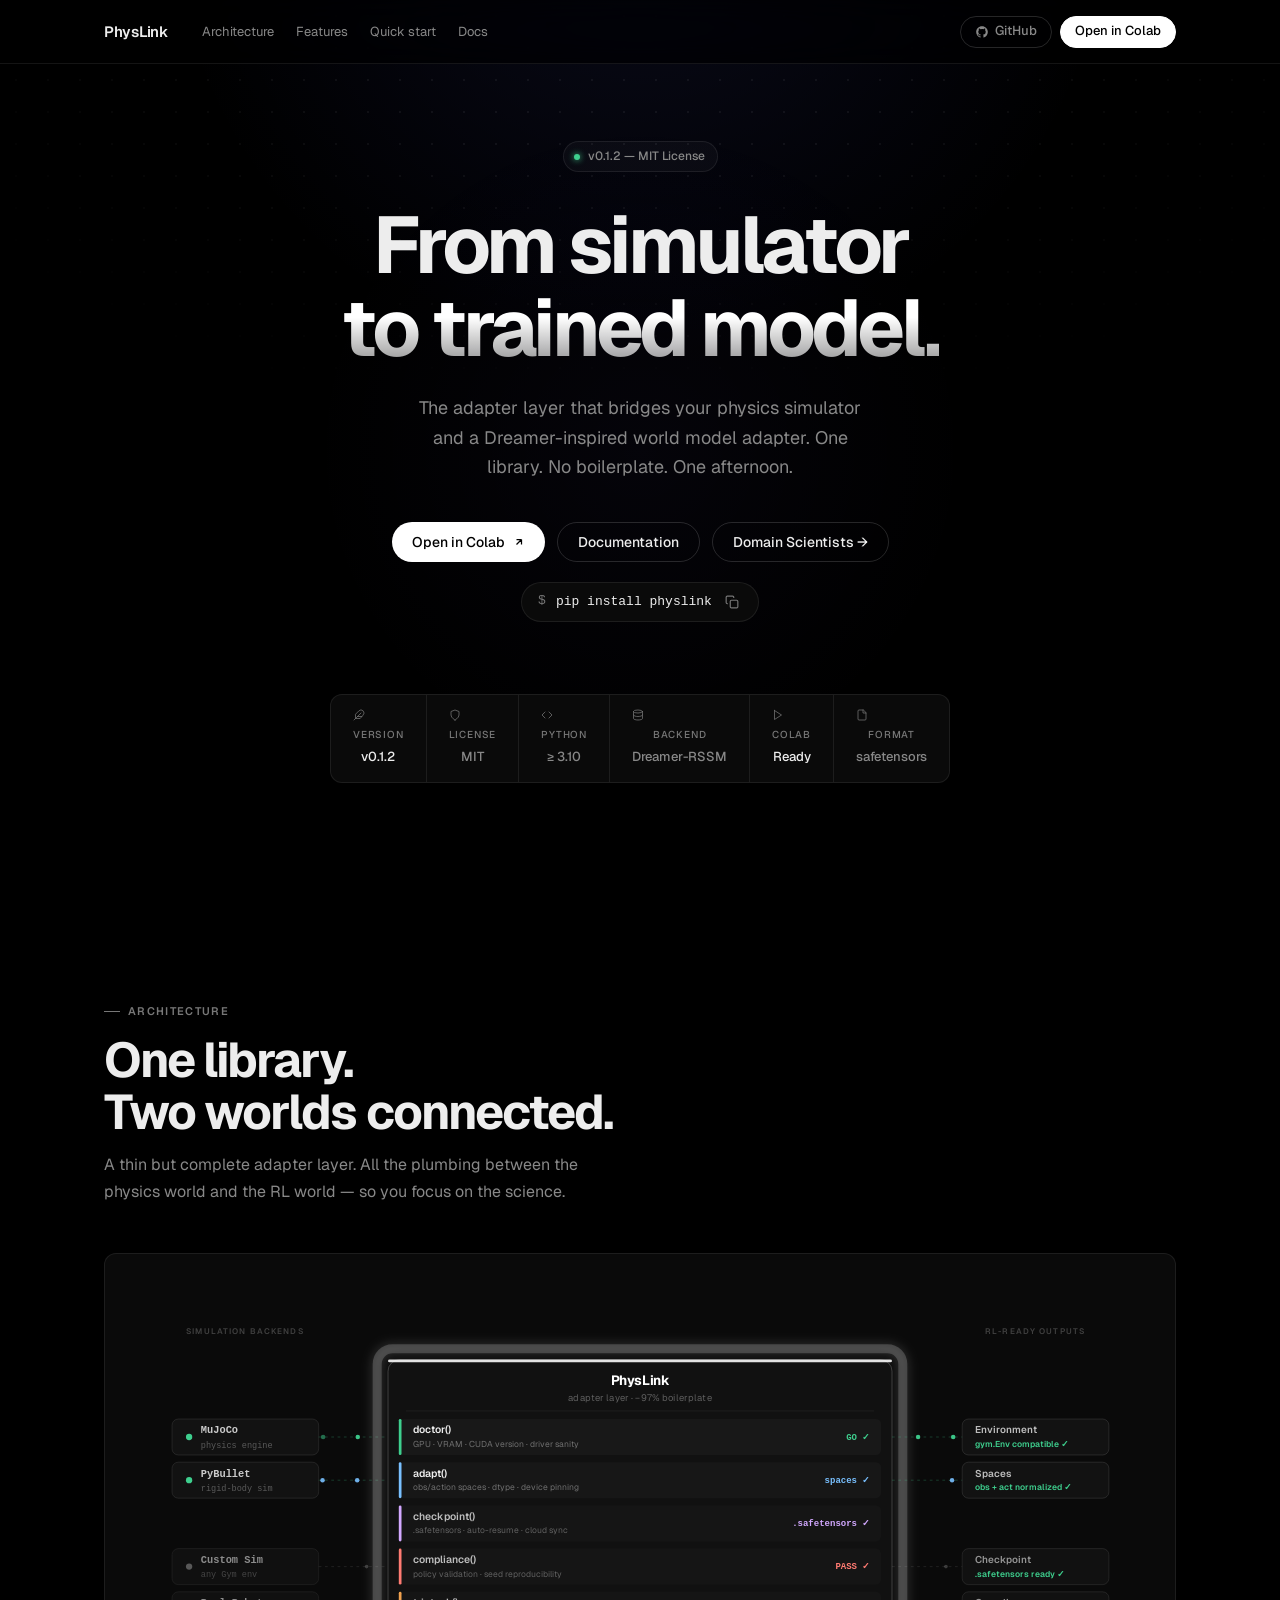
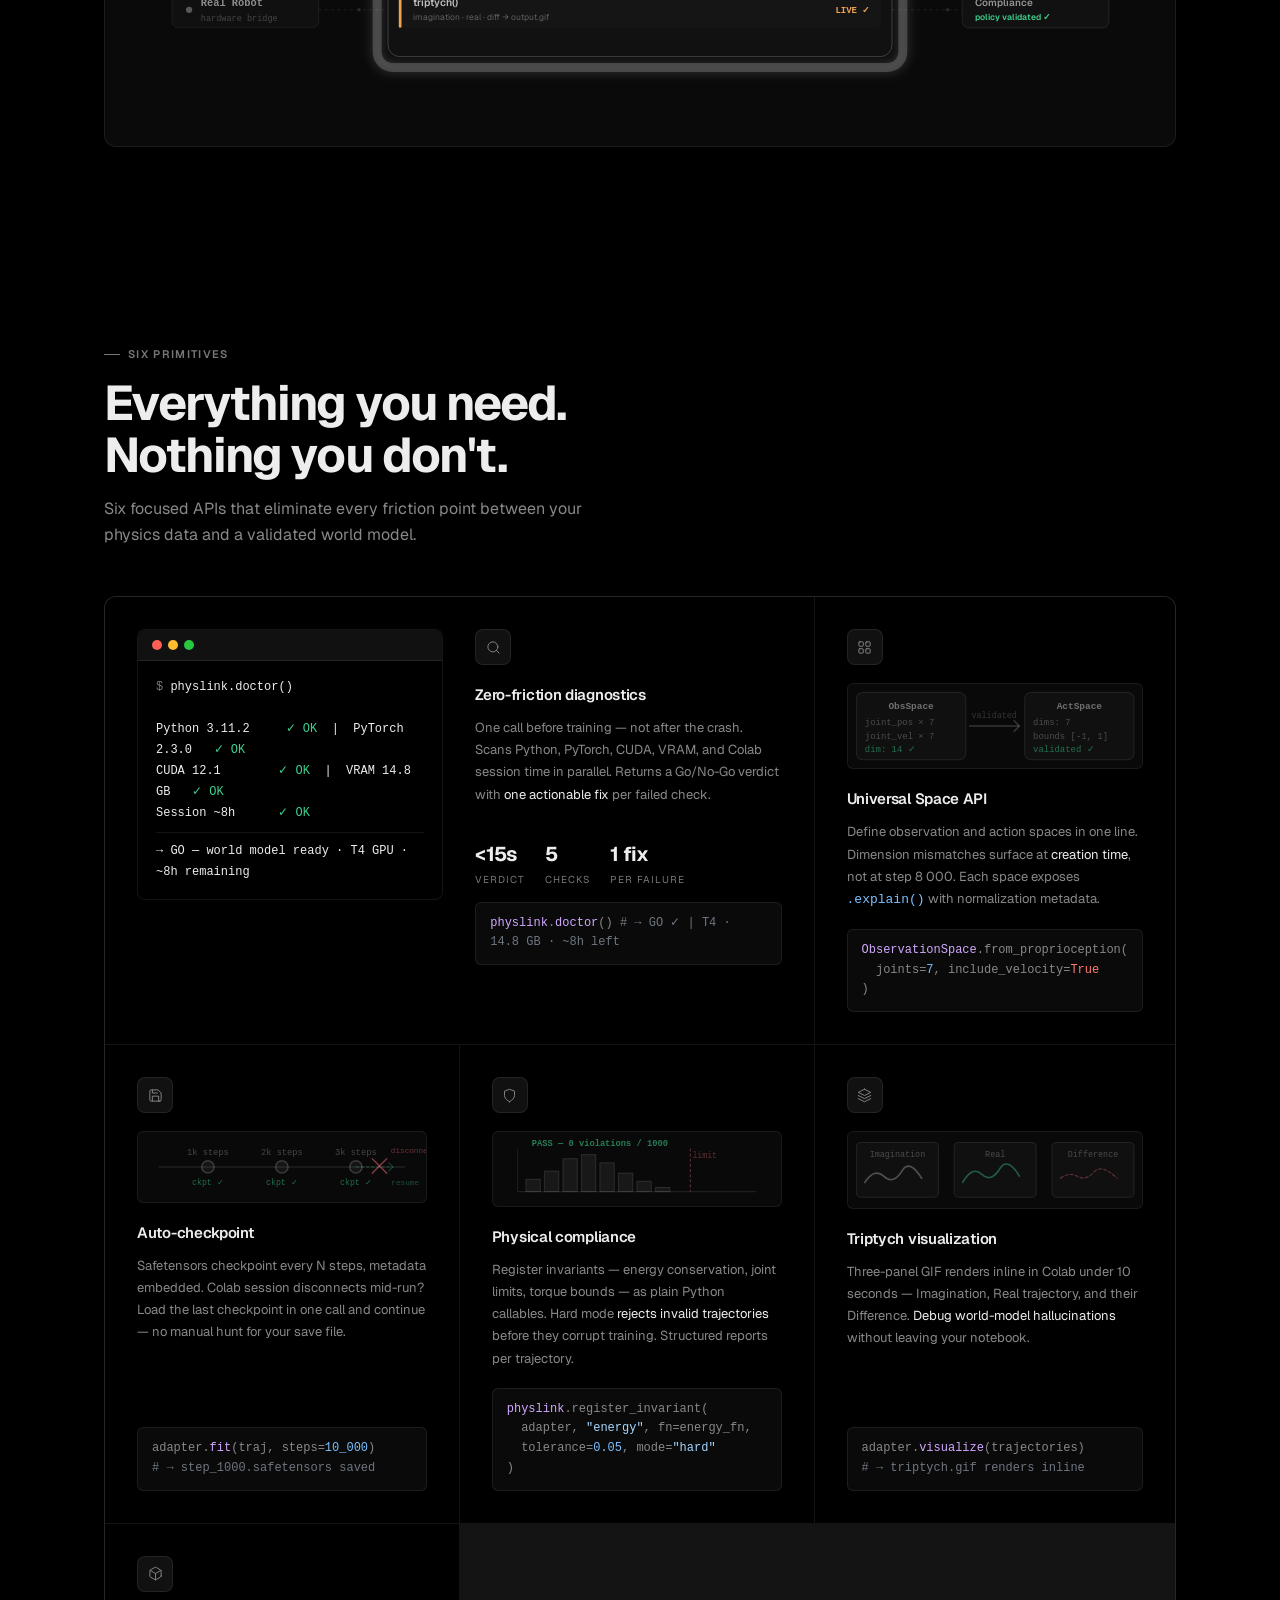
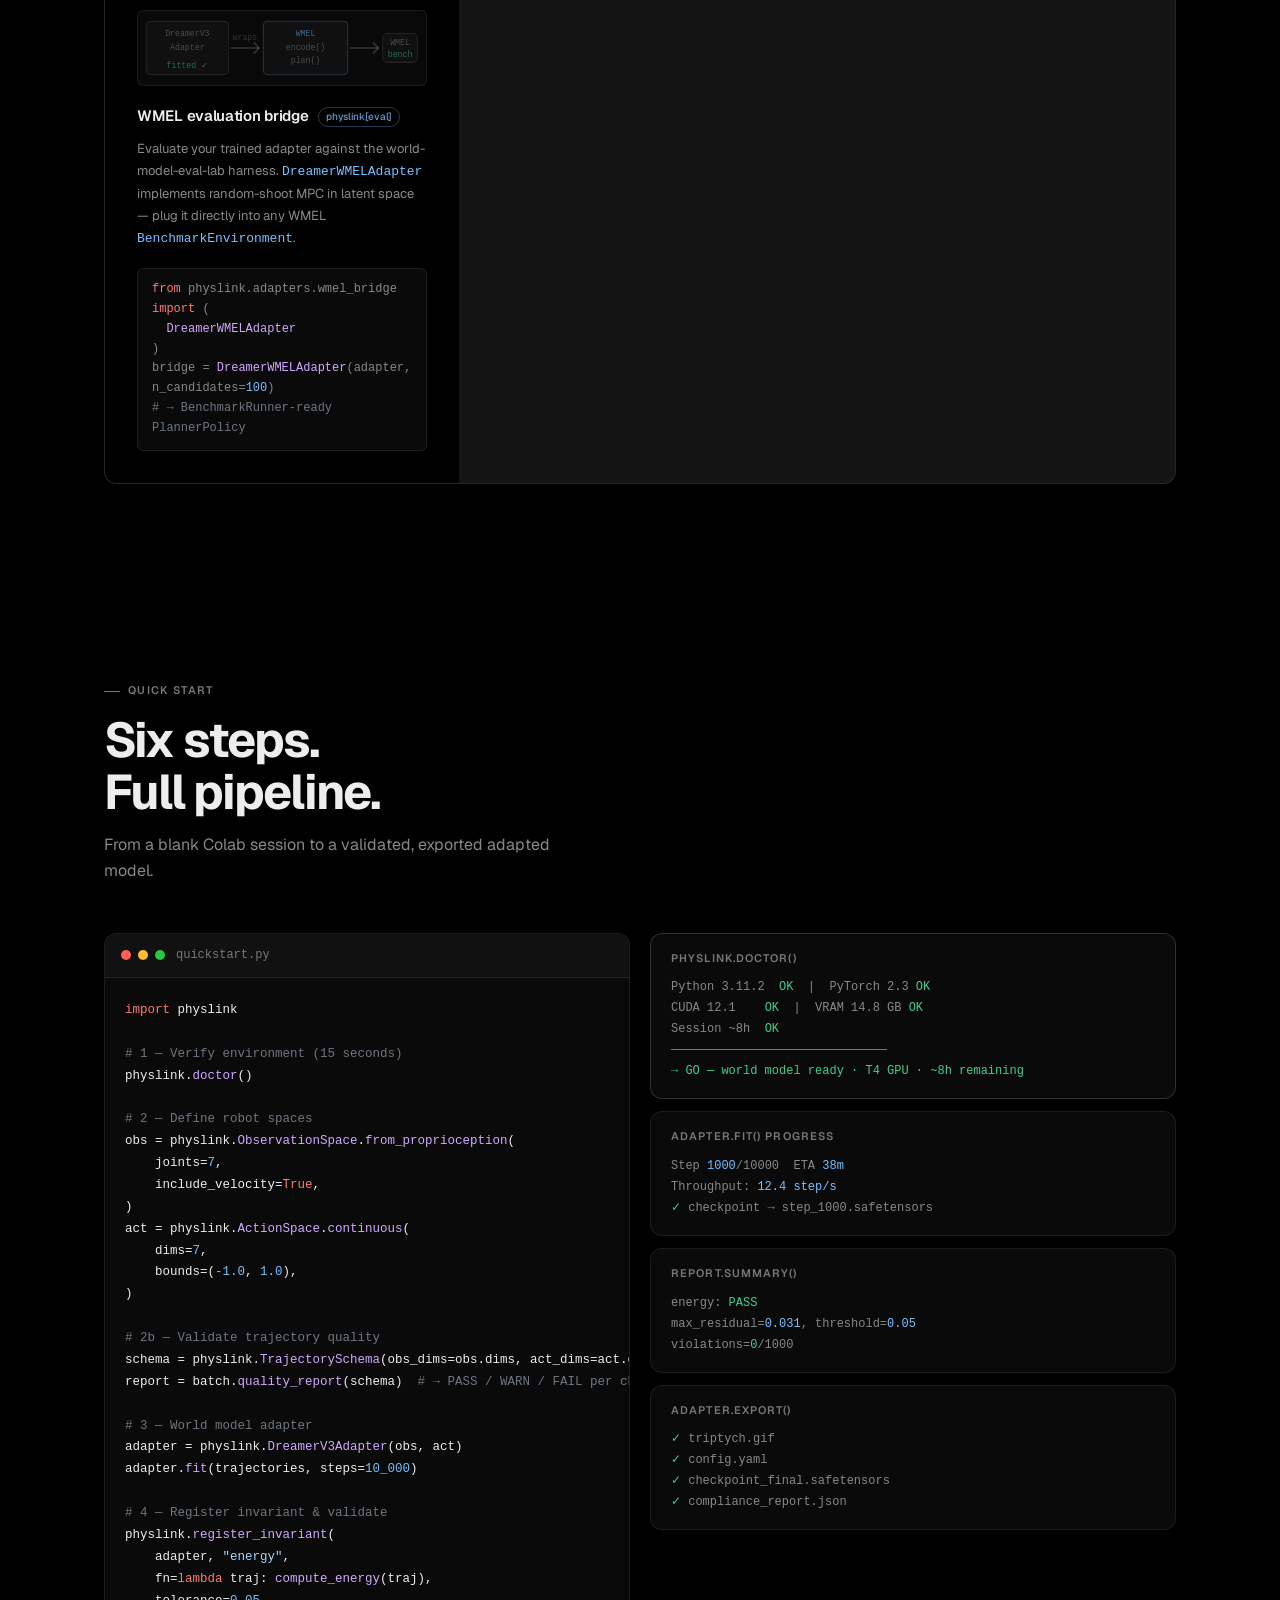
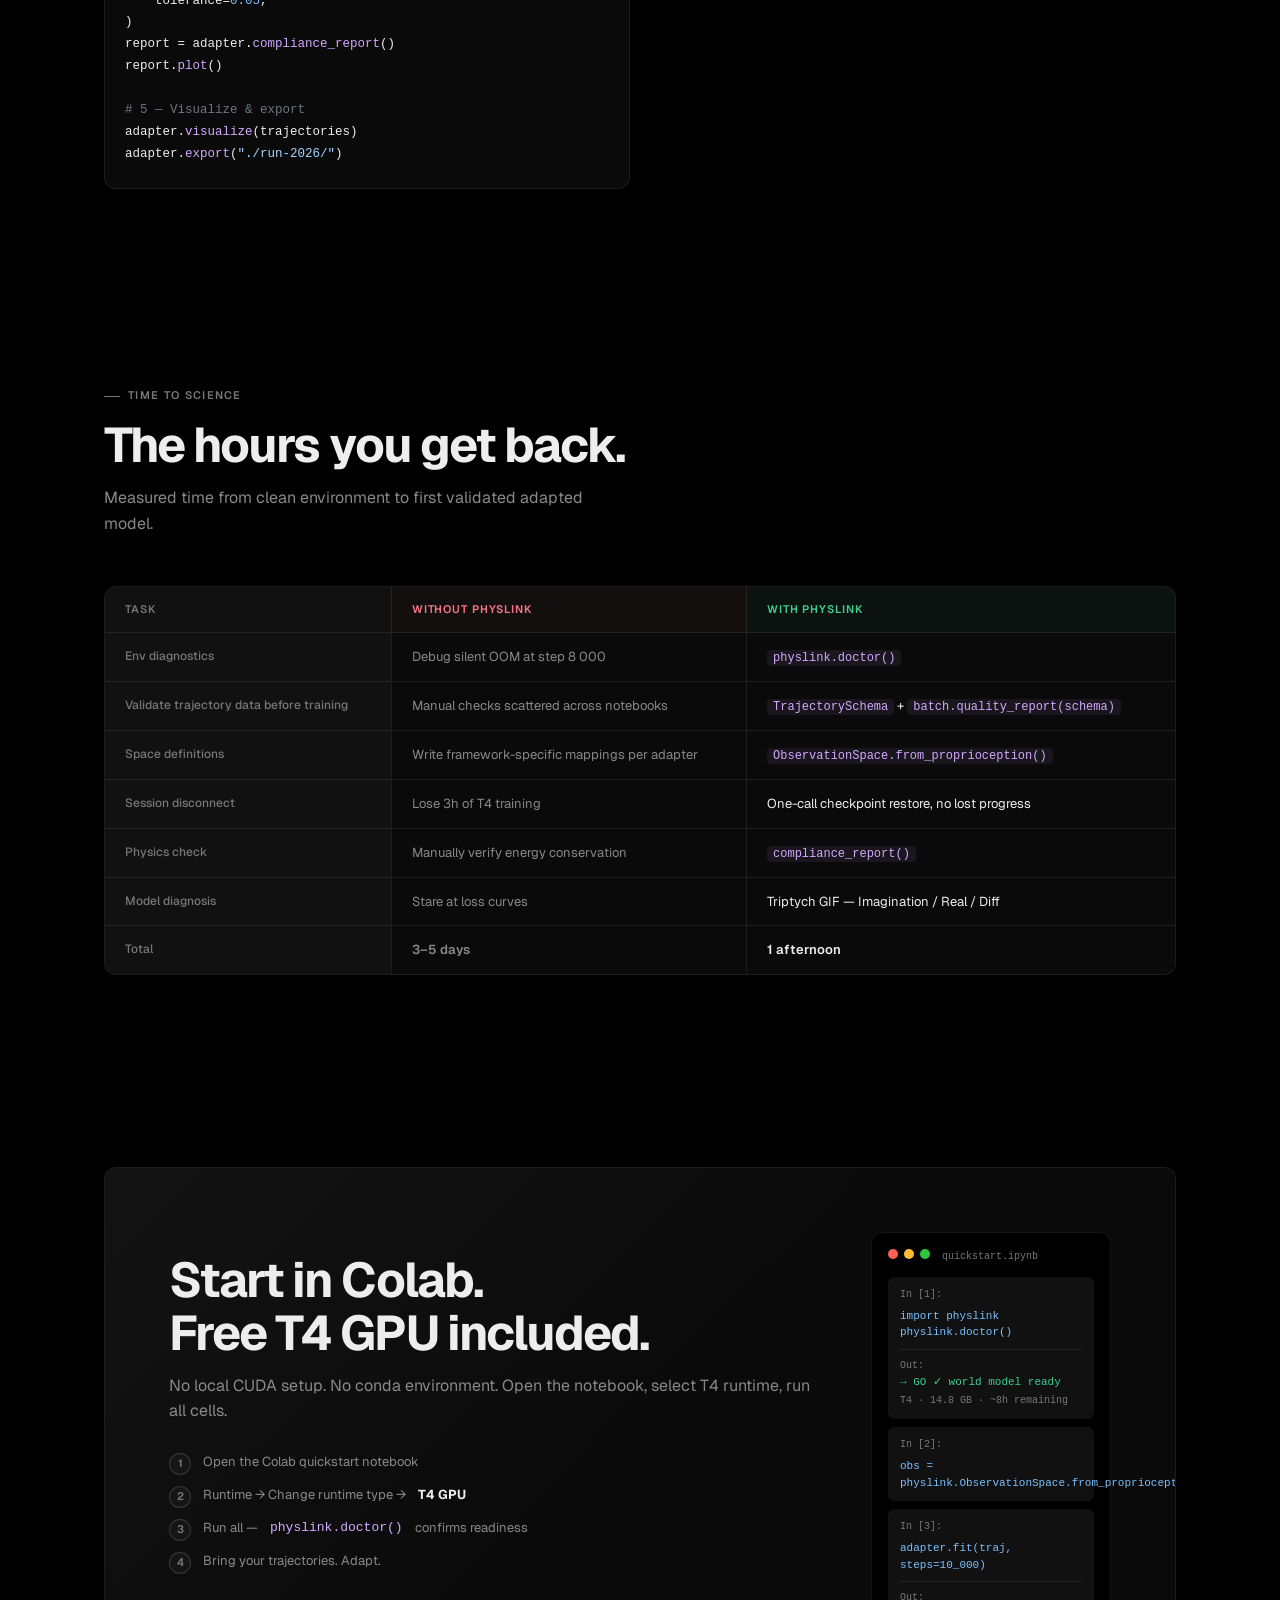
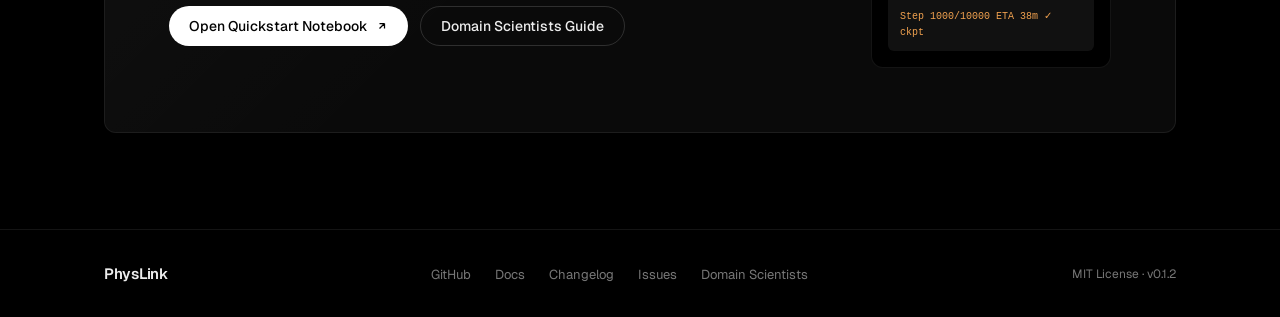
==== commit 6efb2e78: "Deployed d7f8762 with MkDocs version: 1.6.1" ====
--- a/index.html
+++ b/index.html
@@ -4,9 +4,9 @@
   <meta charset="UTF-8">
   <meta name="viewport" content="width=device-width, initial-scale=1.0">
   <title>PhysLink — Physics Simulation × Deep RL</title>
-  <meta name="description" content="The adapter layer between your physics simulator and DreamerV3. pip install physlink.">
+  <meta name="description" content="The adapter layer between your physics simulator and a Dreamer-inspired world model. pip install physlink.">
   <meta property="og:title" content="PhysLink — Physics Simulation × Deep RL">
-  <meta property="og:description" content="Bridge physical simulators and DreamerV3 in one afternoon.">
+  <meta property="og:description" content="Bridge physical simulators and a Dreamer-inspired world model in one afternoon.">
   <link rel="preconnect" href="https://fonts.googleapis.com">
   <link rel="preconnect" href="https://fonts.gstatic.com" crossorigin>
   <link href="https://fonts.googleapis.com/css2?family=Geist:wght@400;500;600;700;800&display=swap" rel="stylesheet">
@@ -383,7 +383,7 @@
 <section id="hero">
   <div class="hero-badge"><span class="pip"></span>v0.1.2 — MIT License</div>
   <h1>From simulator<br><em>to trained model.</em></h1>
-  <p class="hero-sub">The adapter layer that bridges your physics simulator and DreamerV3. One library. No boilerplate. One afternoon.</p>
+  <p class="hero-sub">The adapter layer that bridges your physics simulator and a Dreamer-inspired world model adapter. One library. No boilerplate. One afternoon.</p>
   <div class="hero-actions">
     <a href="https://colab.research.google.com/github/Denis-hamon/physlink/blob/main/notebooks/quickstart.ipynb" class="btn-hero-primary" target="_blank" rel="noopener noreferrer">
       Open in Colab
@@ -437,7 +437,7 @@
           <ellipse cx="12" cy="5" rx="9" ry="3"/><path d="M21 12c0 1.66-4 3-9 3s-9-1.34-9-3"/><path d="M3 5v14c0 1.66 4 3 9 3s9-1.34 9-3V5"/>
         </svg>
       </div>
-      <span class="stat-k">Backend</span><span class="stat-v">DreamerV3</span>
+      <span class="stat-k">Backend</span><span class="stat-v">Dreamer-RSSM</span>
     </div>
     <!-- colab -->
     <div class="stat">
@@ -653,9 +653,9 @@
 <section id="features">
   <div class="wrap">
     <div class="sec-hd reveal">
-      <div class="sec-label">Five primitives</div>
+      <div class="sec-label">Six primitives</div>
       <h2>Everything you need.<br>Nothing you don't.</h2>
-      <p class="sec-desc">Five focused APIs that eliminate every friction point between your physics data and a validated world model.</p>
+      <p class="sec-desc">Six focused APIs that eliminate every friction point between your physics data and a validated world model.</p>
     </div>
     <div class="feat-grid reveal">
 
@@ -671,7 +671,7 @@
                 CUDA 12.1 &nbsp;&nbsp;&nbsp;&nbsp;&nbsp;&nbsp;&nbsp;<span class="t-ok">✓ OK</span>&nbsp; | &nbsp;VRAM 14.8 GB &nbsp;&nbsp;<span class="t-ok">✓ OK</span><br>
                 Session ~8h &nbsp;&nbsp;&nbsp;&nbsp;&nbsp;<span class="t-ok">✓ OK</span><br>
                 <span class="t-div"></span>
-                <span class="t-hi">→ GO — DreamerV3 7-DOF ready · T4 GPU · ~8h remaining</span>
+                <span class="t-hi">→ GO — world model ready · T4 GPU · ~8h remaining</span>
               </div>
             </div>
           </div>
@@ -815,6 +815,41 @@
         <div class="feat-snippet">adapter.<span class="s-fn">visualize</span>(trajectories)<br><span class="s-cm"># → triptych.gif renders inline</span></div>
       </div>
 
+      <!-- WMEL bridge -->
+      <div class="feat">
+        <div class="feat-icon">
+          <svg width="15" height="15" viewBox="0 0 24 24" fill="none" stroke="currentColor" stroke-width="1.5" stroke-linecap="round" stroke-linejoin="round">
+            <path d="M21 16V8a2 2 0 0 0-1-1.73l-7-4a2 2 0 0 0-2 0l-7 4A2 2 0 0 0 3 8v8a2 2 0 0 0 1 1.73l7 4a2 2 0 0 0 2 0l7-4A2 2 0 0 0 21 16z"/>
+            <polyline points="3.27 6.96 12 12.01 20.73 6.96"/><line x1="12" y1="22.08" x2="12" y2="12"/>
+          </svg>
+        </div>
+        <div class="feat-vis">
+          <svg viewBox="0 0 280 72">
+            <g font-family="ui-monospace,monospace" font-size="8" text-anchor="middle">
+              <rect x="8" y="10" width="80" height="52" rx="4" fill="rgba(255,255,255,0.03)" stroke="rgba(255,255,255,0.1)" stroke-width="1"/>
+              <text x="48" y="24" fill="rgba(255,255,255,0.28)">DreamerV3</text>
+              <text x="48" y="38" fill="rgba(255,255,255,0.28)">Adapter</text>
+              <text x="48" y="55" fill="rgba(62,207,142,0.55)">fitted ✓</text>
+              <line x1="90" y1="36" x2="118" y2="36" stroke="rgba(255,255,255,0.2)" stroke-width="1.5"/>
+              <polyline points="113,31 118,36 113,41" fill="none" stroke="rgba(255,255,255,0.2)" stroke-width="1.5" stroke-linecap="round" stroke-linejoin="round"/>
+              <text x="104" y="28" fill="rgba(255,255,255,0.2)">wraps</text>
+              <rect x="122" y="10" width="82" height="52" rx="4" fill="rgba(255,255,255,0.03)" stroke="rgba(121,192,255,0.25)" stroke-width="1"/>
+              <text x="163" y="24" fill="rgba(121,192,255,0.55)">WMEL</text>
+              <text x="163" y="38" fill="rgba(255,255,255,0.28)">encode()</text>
+              <text x="163" y="51" fill="rgba(255,255,255,0.28)">plan()</text>
+              <line x1="206" y1="36" x2="234" y2="36" stroke="rgba(255,255,255,0.2)" stroke-width="1.5"/>
+              <polyline points="229,31 234,36 229,41" fill="none" stroke="rgba(255,255,255,0.2)" stroke-width="1.5" stroke-linecap="round" stroke-linejoin="round"/>
+              <rect x="238" y="22" width="34" height="28" rx="4" fill="rgba(255,255,255,0.03)" stroke="rgba(255,255,255,0.1)" stroke-width="1"/>
+              <text x="255" y="33" fill="rgba(255,255,255,0.28)">WMEL</text>
+              <text x="255" y="45" fill="rgba(62,207,142,0.55)">bench</text>
+            </g>
+          </svg>
+        </div>
+        <div class="feat-title">WMEL evaluation bridge <span style="display:inline-block;margin-left:6px;padding:1px 7px;font-size:10px;font-weight:500;border-radius:128px;border:1px solid rgba(121,192,255,0.3);color:rgba(121,192,255,0.8);vertical-align:middle">physlink[eval]</span></div>
+        <p class="feat-desc">Evaluate your trained adapter against the world-model-eval-lab harness. <code style="color:#79c0ff">DreamerWMELAdapter</code> implements random-shoot MPC in latent space — plug it directly into any WMEL <code style="color:#79c0ff">BenchmarkEnvironment</code>.</p>
+        <div class="feat-snippet"><span class="s-kw">from</span> physlink.adapters.wmel_bridge <span class="s-kw">import</span> (<br>&nbsp;&nbsp;<span class="s-fn">DreamerWMELAdapter</span><br>)<br>bridge = <span class="s-fn">DreamerWMELAdapter</span>(adapter, n_candidates=<span class="s-nm">100</span>)<br><span class="s-cm"># → BenchmarkRunner-ready PlannerPolicy</span></div>
+      </div>
+
     </div>
   </div>
 </section>
@@ -824,7 +859,7 @@
   <div class="wrap">
     <div class="sec-hd reveal">
       <div class="sec-label">Quick start</div>
-      <h2>Five steps.<br>Full pipeline.</h2>
+      <h2>Six steps.<br>Full pipeline.</h2>
       <p class="sec-desc">From a blank Colab session to a validated, exported adapted model.</p>
     </div>
     <div class="demo-grid reveal">
@@ -848,7 +883,11 @@
     bounds=(<span class="tk-nm">-1.0</span>, <span class="tk-nm">1.0</span>),
 )
 
-<span class="tk-cm"># 3 — Adapt to DreamerV3</span>
+<span class="tk-cm"># 2b — Validate trajectory quality</span>
+schema = physlink.<span class="tk-fn">TrajectorySchema</span>(obs_dims=obs.dims, act_dims=act.dims)
+report = batch.<span class="tk-fn">quality_report</span>(schema)  <span class="tk-cm"># → PASS / WARN / FAIL per check</span>
+
+<span class="tk-cm"># 3 — World model adapter</span>
 adapter = physlink.<span class="tk-fn">DreamerV3Adapter</span>(obs, act)
 adapter.<span class="tk-fn">fit</span>(trajectories, steps=<span class="tk-nm">10_000</span>)
 
@@ -868,7 +907,7 @@
       <div class="out-stack">
         <div class="out-card lit">
           <div class="out-lbl">physlink.doctor()</div>
-          <div class="out-body">Python 3.11.2 &nbsp;<span class="ok">OK</span> &nbsp;|&nbsp; PyTorch 2.3 <span class="ok">OK</span><br>CUDA 12.1 &nbsp;&nbsp;&nbsp;<span class="ok">OK</span> &nbsp;|&nbsp; VRAM 14.8 GB <span class="ok">OK</span><br>Session ~8h &nbsp;<span class="ok">OK</span><br>──────────────────────────────<br><span class="ok">→ GO &nbsp;DreamerV3 7-DOF ready</span></div>
+          <div class="out-body">Python 3.11.2 &nbsp;<span class="ok">OK</span> &nbsp;|&nbsp; PyTorch 2.3 <span class="ok">OK</span><br>CUDA 12.1 &nbsp;&nbsp;&nbsp;<span class="ok">OK</span> &nbsp;|&nbsp; VRAM 14.8 GB <span class="ok">OK</span><br>Session ~8h &nbsp;<span class="ok">OK</span><br>──────────────────────────────<br><span class="ok">→ GO — world model ready · T4 GPU · ~8h remaining</span></div>
         </div>
         <div class="out-card">
           <div class="out-lbl">adapter.fit() progress</div>
@@ -900,6 +939,7 @@
         <thead><tr><th>Task</th><th class="h-bad">Without PhysLink</th><th class="h-good">With PhysLink</th></tr></thead>
         <tbody>
           <tr><td>Env diagnostics</td><td class="c-bad">Debug silent OOM at step 8 000</td><td class="c-good"><code>physlink.doctor()</code></td></tr>
+          <tr><td>Validate trajectory data before training</td><td class="c-bad">Manual checks scattered across notebooks</td><td class="c-good"><code>TrajectorySchema</code> + <code>batch.quality_report(schema)</code></td></tr>
           <tr><td>Space definitions</td><td class="c-bad">Write framework-specific mappings per adapter</td><td class="c-good"><code>ObservationSpace.from_proprioception()</code></td></tr>
           <tr><td>Session disconnect</td><td class="c-bad">Lose 3h of T4 training</td><td class="c-good">One-call checkpoint restore, no lost progress</td></tr>
           <tr><td>Physics check</td><td class="c-bad">Manually verify energy conservation</td><td class="c-good"><code>compliance_report()</code></td></tr>
@@ -938,7 +978,7 @@
           <div class="nb-in">In [1]:</div>
           <div class="nb-code">import physlink<br>physlink.doctor()</div>
           <div class="nb-out">Out:</div>
-          <div class="nb-ok">→ GO ✓ DreamerV3 ready</div>
+          <div class="nb-ok">→ GO ✓ world model ready</div>
           <div style="color:var(--text-3);font-size:10px;margin-top:2px">T4 · 14.8 GB · ~8h remaining</div>
         </div>
         <div class="nb-cell">
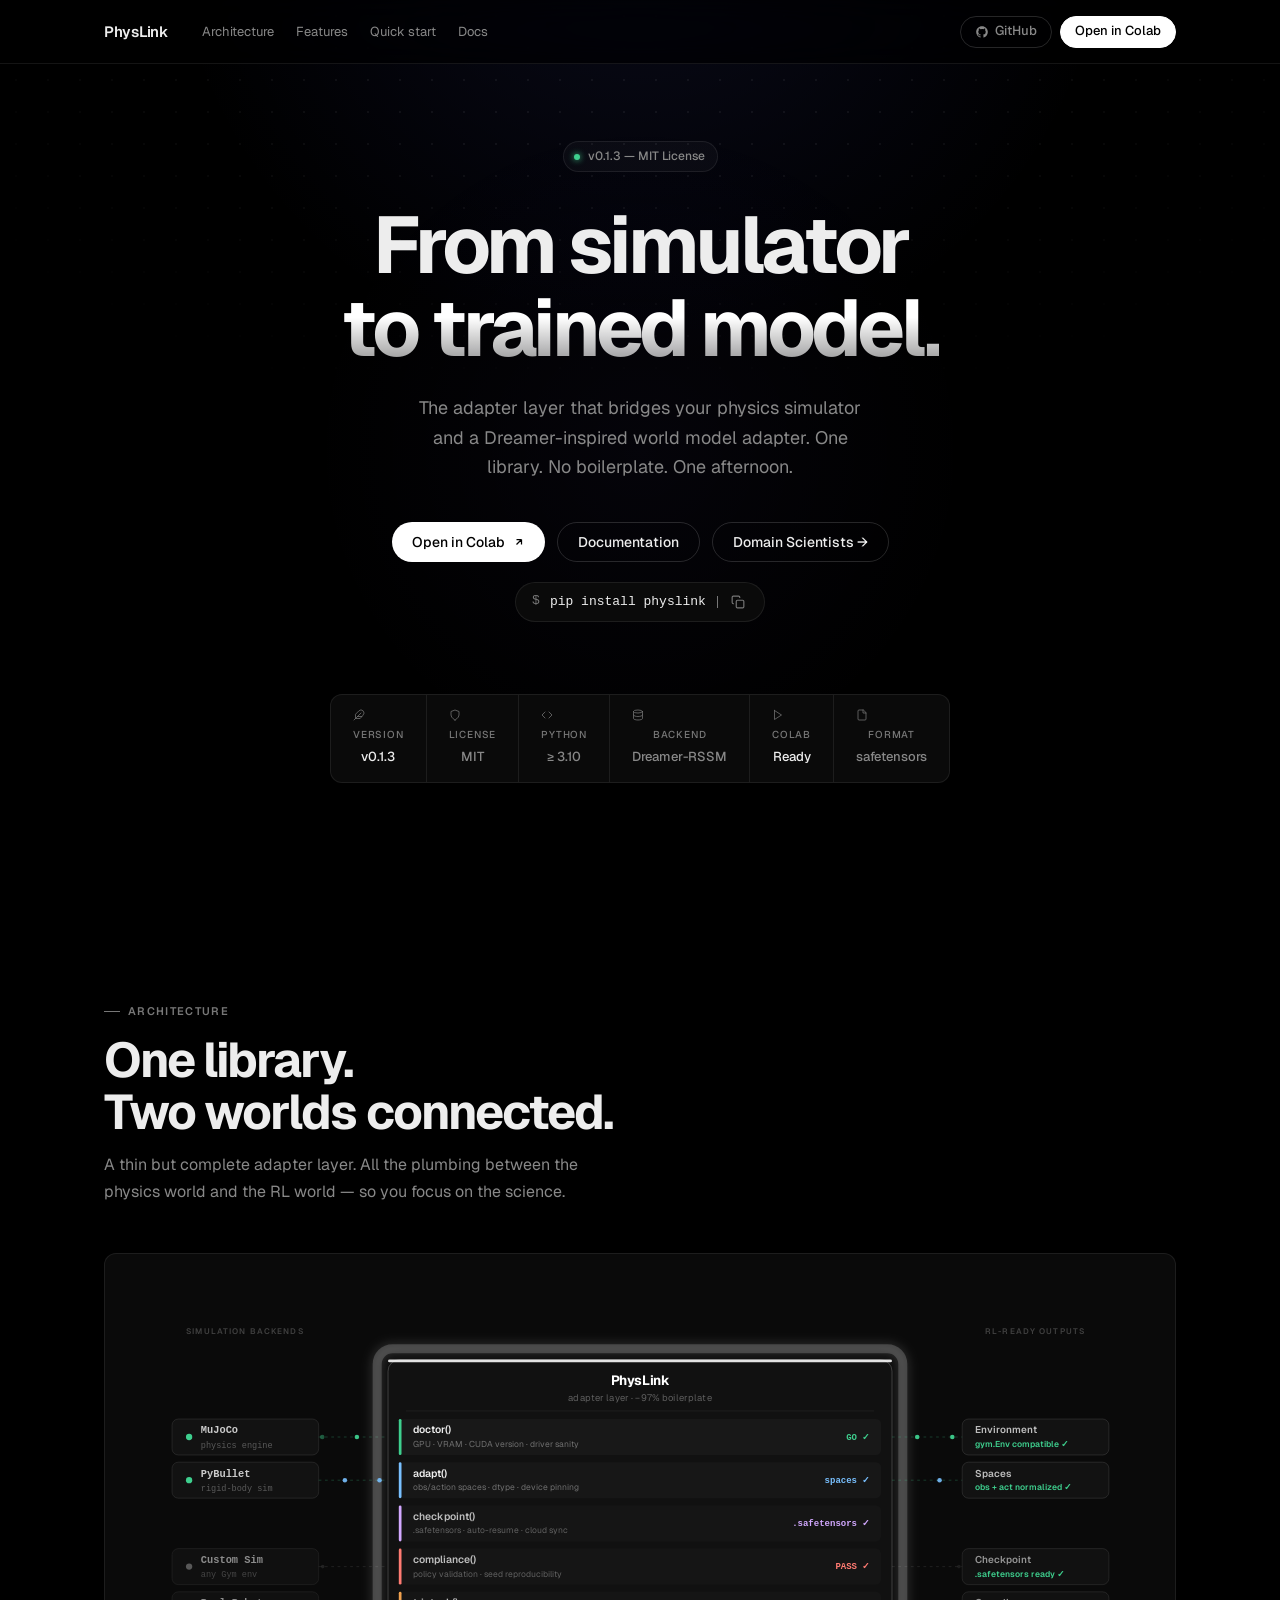
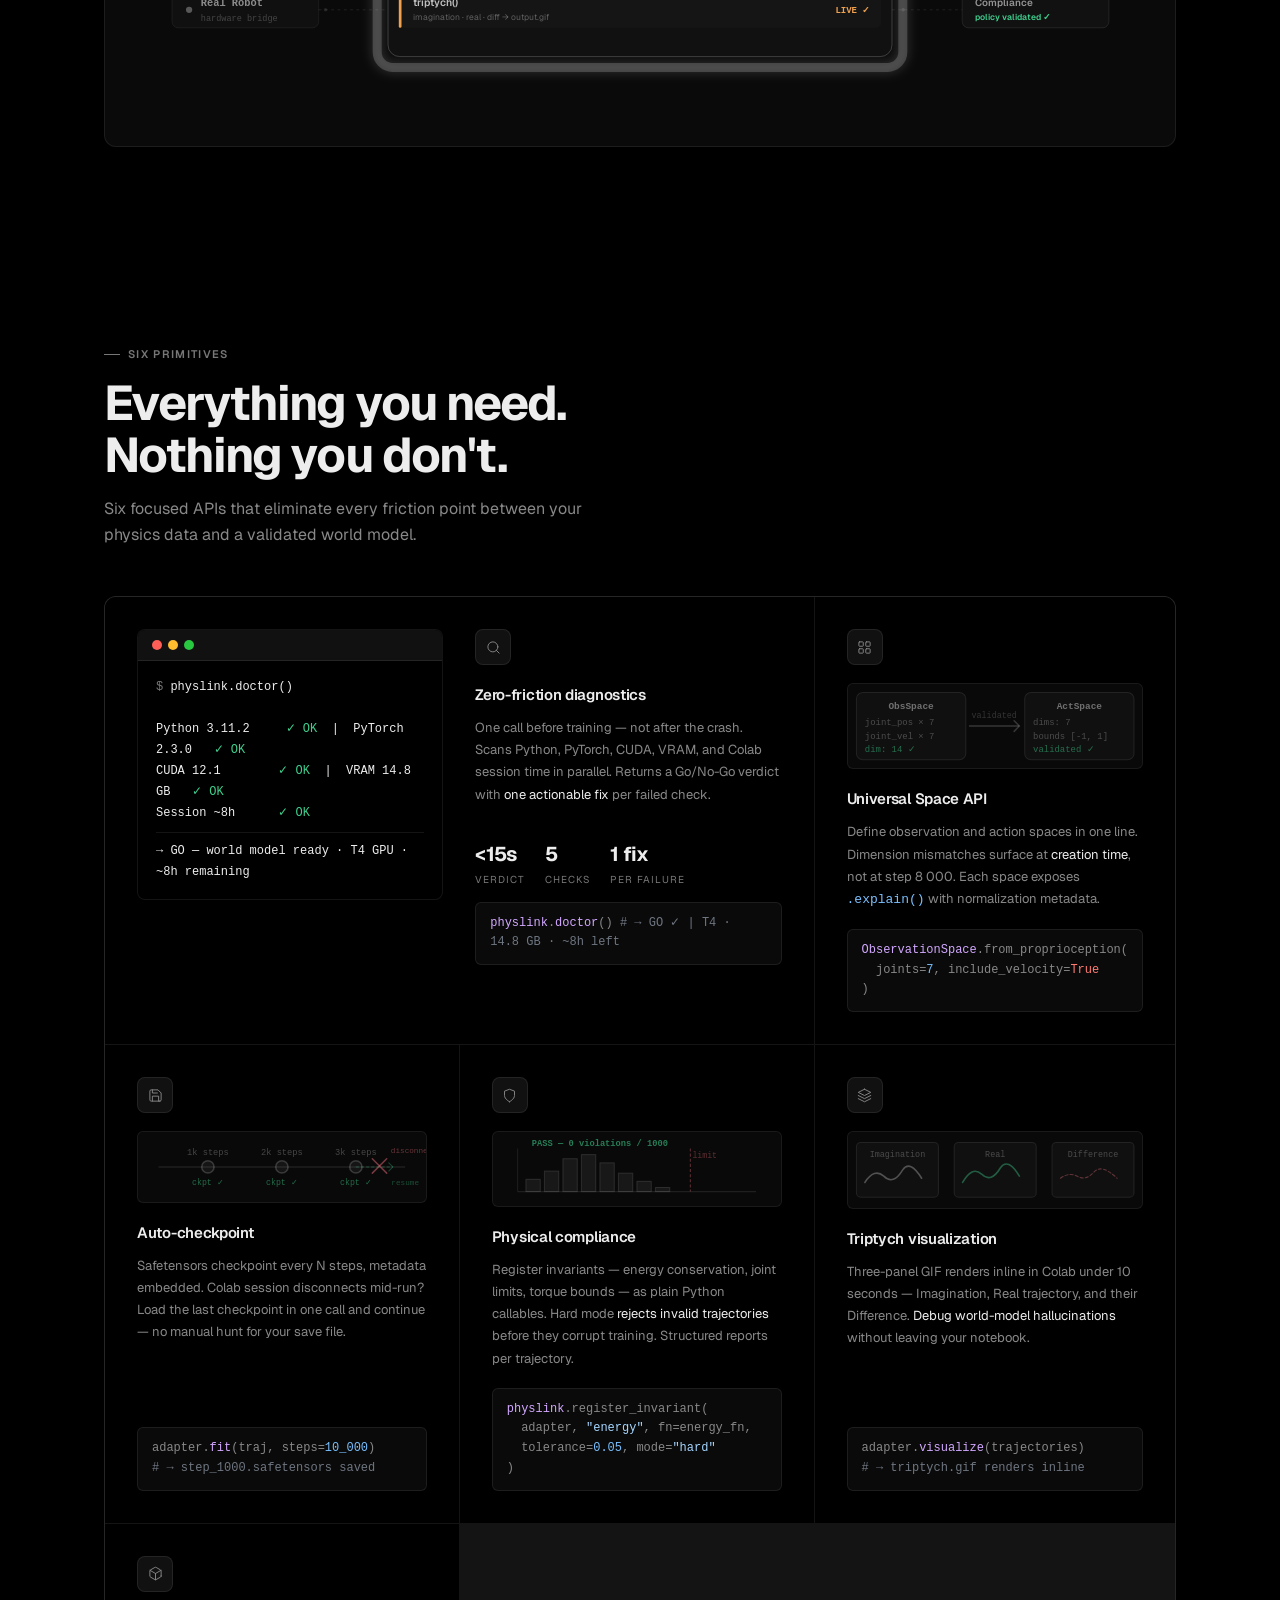
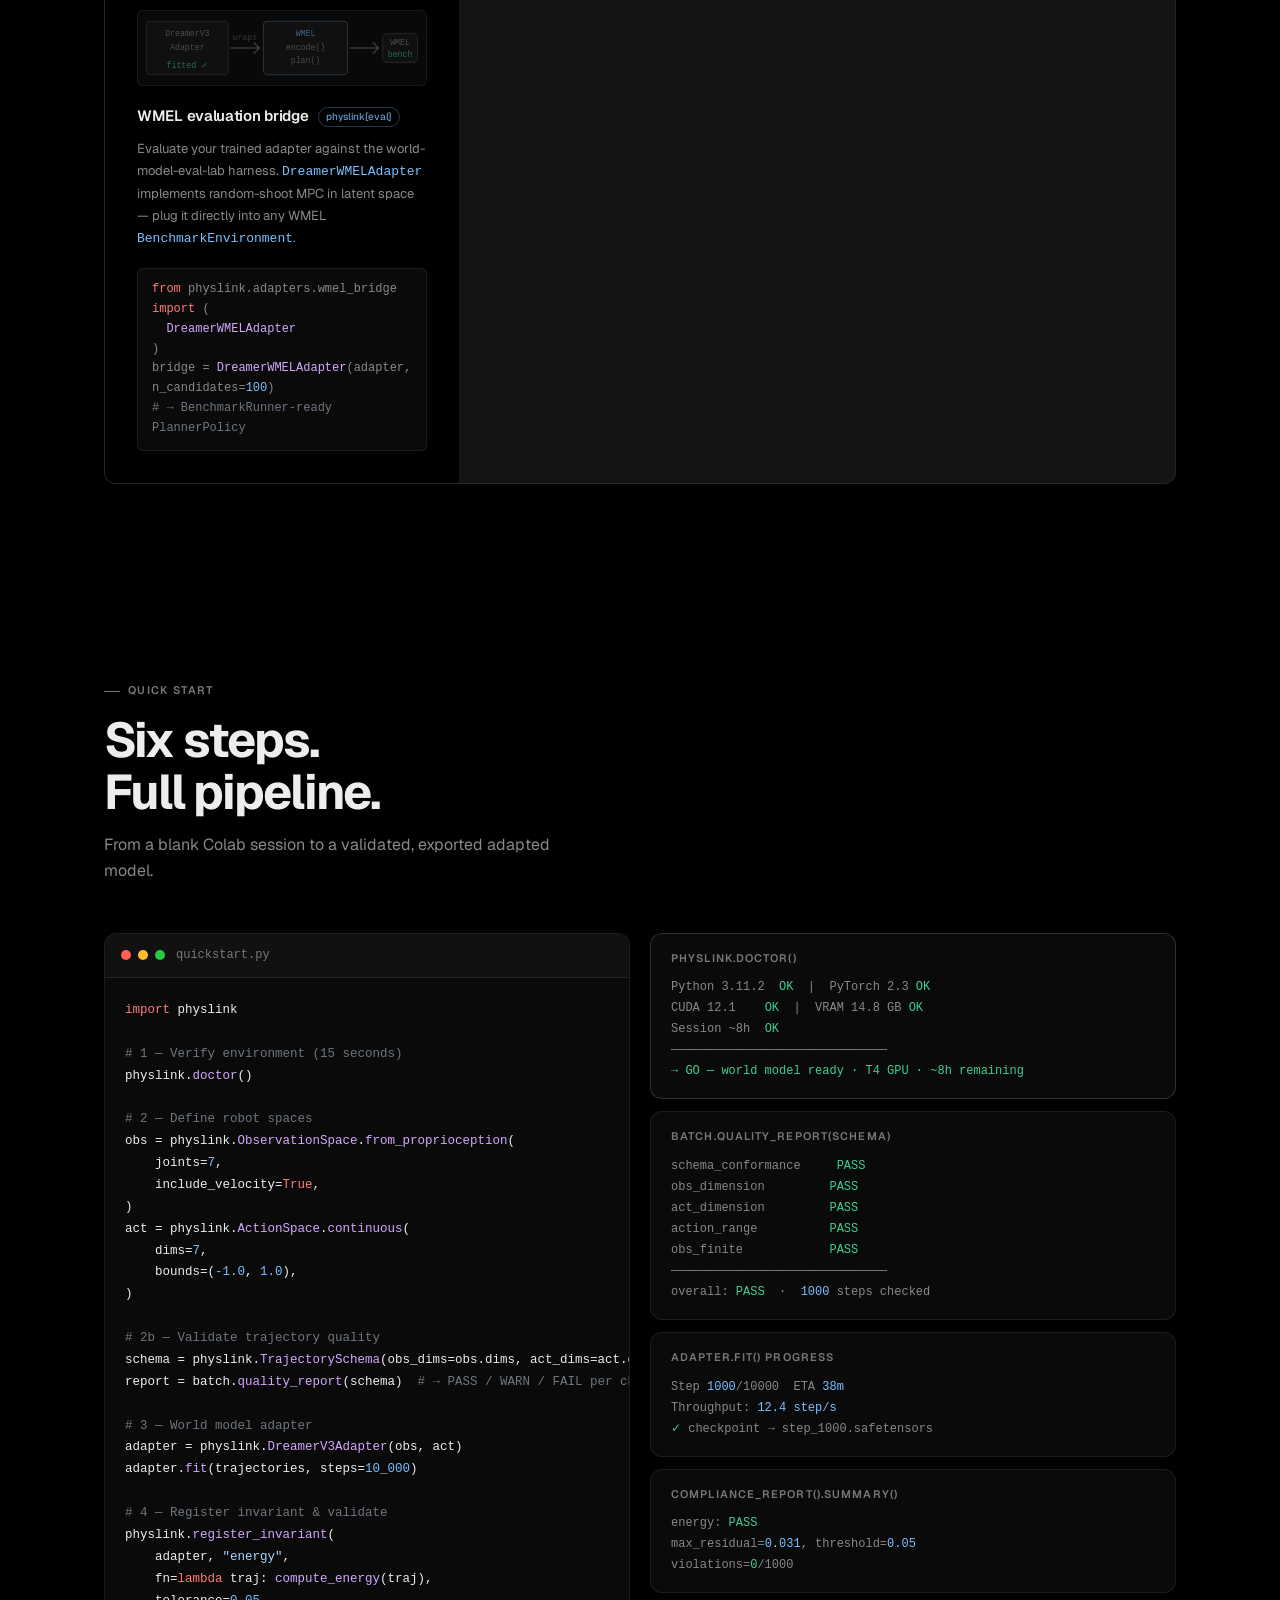
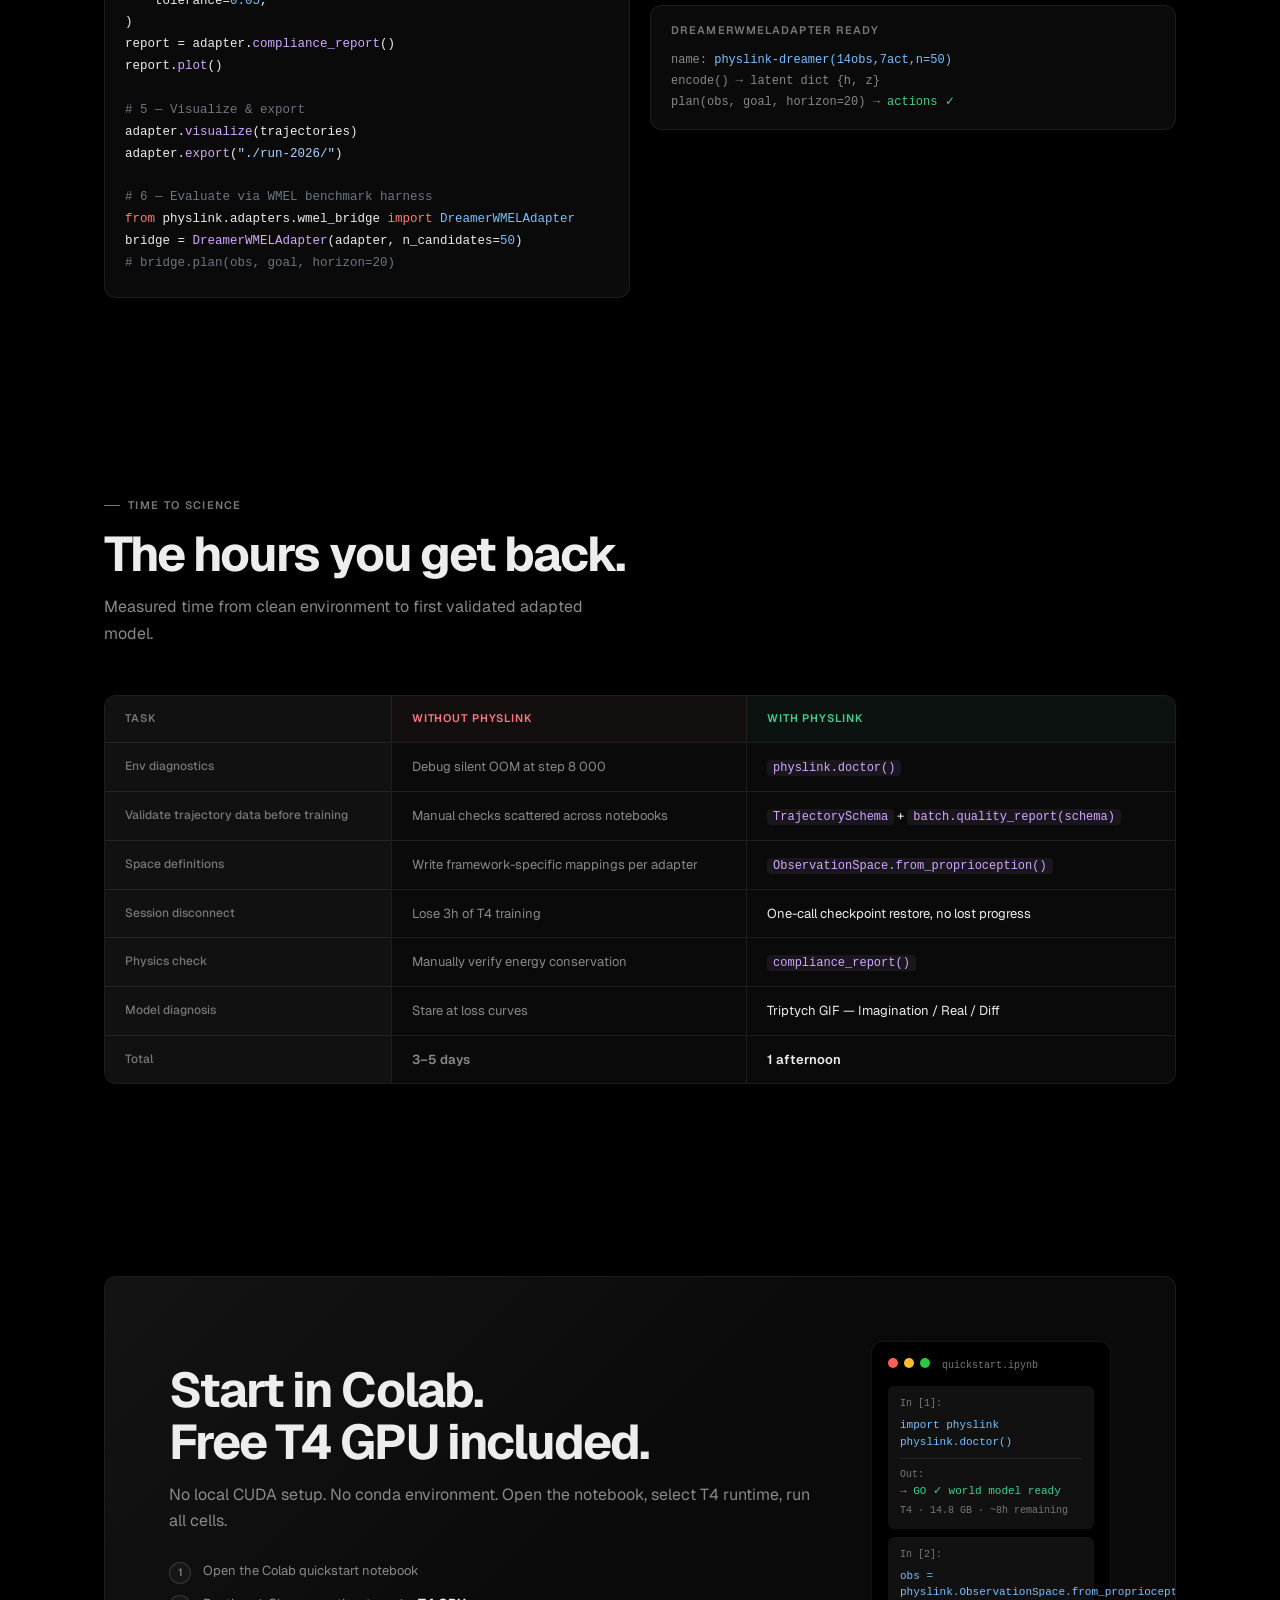
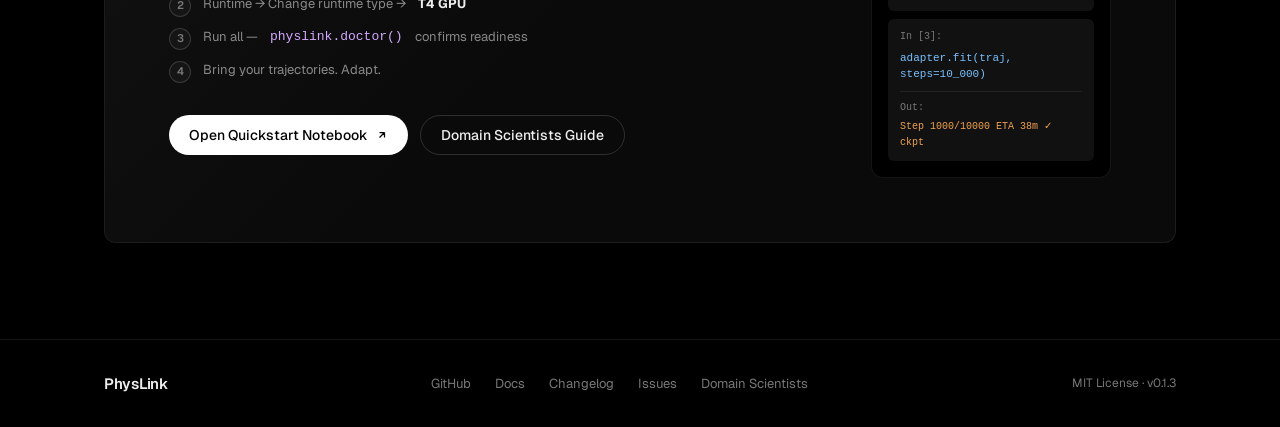
==== commit 351ba977: "Deployed 63fb99c with MkDocs version: 1.6.1" ====
--- a/index.html
+++ b/index.html
@@ -381,7 +381,7 @@
 
 <!-- HERO -->
 <section id="hero">
-  <div class="hero-badge"><span class="pip"></span>v0.1.2 — MIT License</div>
+  <div class="hero-badge"><span class="pip"></span>v0.1.3 — MIT License</div>
   <h1>From simulator<br><em>to trained model.</em></h1>
   <p class="hero-sub">The adapter layer that bridges your physics simulator and a Dreamer-inspired world model adapter. One library. No boilerplate. One afternoon.</p>
   <div class="hero-actions">
@@ -410,7 +410,7 @@
           <path d="M20.24 12.24a6 6 0 0 0-8.49-8.49L5 10.5V19h8.5z"/><line x1="16" y1="8" x2="2" y2="22"/><line x1="17.5" y1="15" x2="9" y2="15"/>
         </svg>
       </div>
-      <span class="stat-k">Version</span><span class="stat-v hi">v0.1.2</span>
+      <span class="stat-k">Version</span><span class="stat-v hi">v0.1.3</span>
     </div>
     <!-- license -->
     <div class="stat">
@@ -902,7 +902,12 @@
 
 <span class="tk-cm"># 5 — Visualize &amp; export</span>
 adapter.<span class="tk-fn">visualize</span>(trajectories)
-adapter.<span class="tk-fn">export</span>(<span class="tk-str">"./run-2026/"</span>)</code></pre>
+adapter.<span class="tk-fn">export</span>(<span class="tk-str">"./run-2026/"</span>)
+
+<span class="tk-cm"># 6 — Evaluate via WMEL benchmark harness</span>
+<span class="tk-kw">from</span> physlink.adapters.wmel_bridge <span class="tk-kw">import</span> <span class="tk-nm">DreamerWMELAdapter</span>
+bridge = <span class="tk-fn">DreamerWMELAdapter</span>(adapter, n_candidates=<span class="tk-nm">50</span>)
+<span class="tk-cm"># bridge.plan(obs, goal, horizon=20)</span></code></pre>
       </div>
       <div class="out-stack">
         <div class="out-card lit">
@@ -910,16 +915,20 @@
           <div class="out-body">Python 3.11.2 &nbsp;<span class="ok">OK</span> &nbsp;|&nbsp; PyTorch 2.3 <span class="ok">OK</span><br>CUDA 12.1 &nbsp;&nbsp;&nbsp;<span class="ok">OK</span> &nbsp;|&nbsp; VRAM 14.8 GB <span class="ok">OK</span><br>Session ~8h &nbsp;<span class="ok">OK</span><br>──────────────────────────────<br><span class="ok">→ GO — world model ready · T4 GPU · ~8h remaining</span></div>
         </div>
         <div class="out-card">
+          <div class="out-lbl">batch.quality_report(schema)</div>
+          <div class="out-body">schema_conformance &nbsp;&nbsp;&nbsp;&nbsp;<span class="ok">PASS</span><br>obs_dimension &nbsp;&nbsp;&nbsp;&nbsp;&nbsp;&nbsp;&nbsp;&nbsp;<span class="ok">PASS</span><br>act_dimension &nbsp;&nbsp;&nbsp;&nbsp;&nbsp;&nbsp;&nbsp;&nbsp;<span class="ok">PASS</span><br>action_range &nbsp;&nbsp;&nbsp;&nbsp;&nbsp;&nbsp;&nbsp;&nbsp;&nbsp;<span class="ok">PASS</span><br>obs_finite &nbsp;&nbsp;&nbsp;&nbsp;&nbsp;&nbsp;&nbsp;&nbsp;&nbsp;&nbsp;&nbsp;<span class="ok">PASS</span><br>──────────────────────────────<br>overall: <span class="ok">PASS</span> &nbsp;·&nbsp; <span class="val">1000</span> steps checked</div>
+        </div>
+        <div class="out-card">
           <div class="out-lbl">adapter.fit() progress</div>
           <div class="out-body">Step <span class="val">1000</span>/10000 &nbsp;ETA <span class="val">38m</span><br>Throughput: <span class="val">12.4 step/s</span><br><span class="ok">✓</span> checkpoint → step_1000.safetensors</div>
         </div>
         <div class="out-card">
-          <div class="out-lbl">report.summary()</div>
+          <div class="out-lbl">compliance_report().summary()</div>
           <div class="out-body">energy: <span class="ok">PASS</span><br>max_residual=<span class="val">0.031</span>, threshold=<span class="val">0.05</span><br>violations=<span class="ok">0</span>/1000</div>
         </div>
         <div class="out-card">
-          <div class="out-lbl">adapter.export()</div>
-          <div class="out-body"><span class="ok">✓</span> triptych.gif<br><span class="ok">✓</span> config.yaml<br><span class="ok">✓</span> checkpoint_final.safetensors<br><span class="ok">✓</span> compliance_report.json</div>
+          <div class="out-lbl">DreamerWMELAdapter ready</div>
+          <div class="out-body">name: <span class="val">physlink-dreamer(14obs,7act,n=50)</span><br>encode() → latent dict {h, z}<br>plan(obs, goal, horizon=20) → <span class="ok">actions ✓</span></div>
         </div>
       </div>
     </div>
@@ -1008,7 +1017,7 @@
         <li><a href="https://github.com/Denis-hamon/physlink/issues" target="_blank" rel="noopener noreferrer">Issues</a></li>
         <li><a href="./domain-scientists/">Domain Scientists</a></li>
       </ul>
-      <div class="foot-copy">MIT License · v0.1.2</div>
+      <div class="foot-copy">MIT License · v0.1.3</div>
     </div>
   </div>
 </footer>
